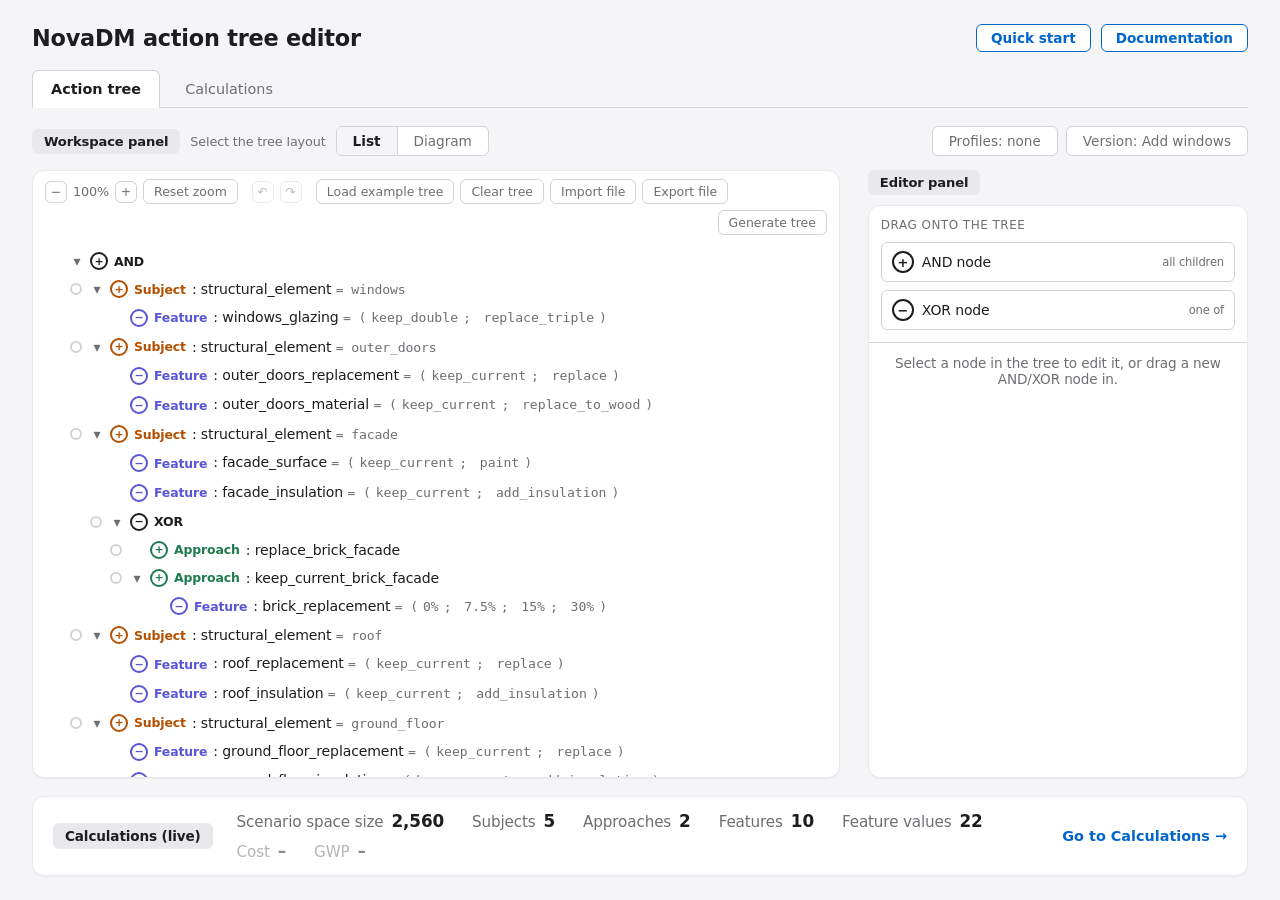
==== index.html @ 8789b097 "Update Docs (wording, search, PNGs)" ====
<!DOCTYPE html>
<html lang="en">
<head>
<meta charset="UTF-8" />
<meta name="viewport" content="width=device-width, initial-scale=1.0" />
<title>NovaDM action tree editor</title>
<link rel="stylesheet" href="styles/editor.css" />
</head>
<body>

<header class="page-header">
	<h1 id="page-title">NovaDM action tree editor</h1>
	<div class="tutorial-start">
		<button id="quick-start-btn" class="tutorial-btn" type="button" aria-pressed="false" data-guide="quick-start"
			title="See what the tool does in a few minutes, step by step">Quick start</button>
		<button id="documentation-btn" class="tutorial-btn" type="button" aria-pressed="false" data-guide="tutorial"
			title="Look up the details: action trees, profiles, versions, files, calculations and formulas">
			Documentation
		</button>
	</div>
</header>

<nav class="tabs" role="tablist" aria-label="Editor sections">
	<button class="tab active" type="button" role="tab" aria-selected="true" data-tab="action-tree">Action tree</button>
	<button class="tab" type="button" role="tab" aria-selected="false" data-tab="calculations">Calculations</button>
</nav>

<main>

	<section id="action-tree" class="tab-panel" role="tabpanel">
		<div class="panels-stack">

			<div class="control-row">
				<div class="control-left">
					<span class="viewport-box-label">Workspace panel</span>
					<span class="control-label">Select the tree layout</span>
					<div class="toggle-group" role="group" aria-label="Tree layout">
						<button class="toggle-btn active" type="button" data-layout="directory"
							title="Show the tree as an indented list">List</button>
						<button class="toggle-btn" type="button" data-layout="traditional"
							title="Show the tree as a diagram of boxes and lines">Diagram</button>
					</div>
				</div>

				<div class="control-right">
					<button id="profile-btn" class="pill-btn" type="button" aria-haspopup="true" aria-expanded="false"
						title="Create, select or delete profiles">
						<span class="pill-btn-label">Profiles: none</span>
					</button>
					<button id="version-btn" class="pill-btn" type="button" aria-haspopup="true" aria-expanded="false"
						title="Version history: open, save, merge or delete versions">
						<span class="pill-btn-label">Version: Initial version</span>
					</button>
				</div>
			</div>

			<div class="viewport-row">

				<div class="viewport-box viewport-tree">
					<div class="viewport-toolbar">
						<div class="toolbar-group" role="group" aria-label="Zoom">
							<button id="zoom-out-btn" class="btn-icon" type="button" aria-label="Zoom out"
								title="Zoom out">&minus;</button>
							<span id="zoom-label">100%</span>
							<button id="zoom-in-btn" class="btn-icon" type="button" aria-label="Zoom in"
								title="Zoom in">+</button>
							<button id="zoom-reset-btn" class="btn" type="button">Reset zoom</button>
						</div>
						<div class="toolbar-group" role="group" aria-label="Undo and redo">
							<button class="btn-icon" type="button" aria-label="Undo"
								title="Undo (Ctrl+Z)" data-undo-action="undo">&#8630;</button>
							<button class="btn-icon" type="button" aria-label="Redo"
								title="Redo (Ctrl+Y)" data-undo-action="redo">&#8631;</button>
						</div>
						<div class="toolbar-group" role="group" aria-label="File">
							<button id="load-example-btn" class="btn" type="button"
								title="Load the example tree, which also replaces the numbers in the Calculations tab">
								Load example tree</button>
							<button id="clear-tree-btn" class="btn" type="button"
								title="Remove the whole tree and start over; the Calculations tab starts over too">
								Clear tree</button>
							<button id="import-file-btn" class="btn" type="button" data-file-action="import">
								Import file</button>
							<button class="btn" type="button" data-file-action="export">Export file</button>
							<input id="import-file-input" type="file" hidden />
						</div>
						<div class="toolbar-group toolbar-end">
							<button id="generate-tree-btn" class="btn" type="button" aria-haspopup="dialog"
								aria-expanded="false" title="Build a tree from a checklist of subjects">
								Generate tree</button>
						</div>
					</div>
					<div id="tree-viewport-content" class="viewport-content"></div>
					<p id="tree-source" class="note tree-source" hidden></p>

					<div id="generator-panel" class="gen-panel" role="dialog" aria-label="Generate tree" hidden>
						<div class="flyout-header">
							<strong class="gen-title">Generate tree from subjects</strong>
							<button class="flyout-close" type="button" data-gen="close"
								aria-label="Close" title="Close">&times;</button>
						</div>
						<div id="generator-body" class="gen-body"></div>
						<div class="gen-footer">
							<span id="generator-count" class="note"></span>
							<button class="btn" type="button" data-gen="select-all">Select all</button>
							<button class="btn" type="button" data-gen="clear">Clear</button>
							<button id="generator-generate-btn" class="btn primary" type="button"
								data-gen="generate">Generate tree</button>
						</div>
					</div>
				</div>

				<div class="viewport-editor-col">
					<span class="viewport-box-label">Editor panel</span>
					<div class="viewport-box viewport-editor-panel">
						<div class="palette">
							<span class="palette-label">Drag onto the tree</span>
							<div class="palette-item" draggable="true" data-new-kind="AND">
								<span class="node-badge neutral">+</span>
								<span>AND node</span>
								<span class="hint">all children</span>
							</div>
							<div class="palette-item" draggable="true" data-new-kind="XOR">
								<span class="node-badge neutral">&minus;</span>
								<span>XOR node</span>
								<span class="hint">one of</span>
							</div>
						</div>
						<div id="editor-form-host"></div>
					</div>
				</div>

			</div>

			<div class="scenario-summary-bar">
				<span class="scenario-summary-label">Calculations (live)</span>
				<div class="scenario-metrics">
					<div class="metric-group">
						<span class="metric">
							<span class="metric-label">Scenario space size</span>
							<span class="metric-value" id="scenario-space-size-value">0</span>
						</span>
						<div id="constraint-warning" class="constraint-warning" role="alert" hidden>
							Warning: the applied constraints are contradictory.
						</div>
					</div>
					<div class="metric-group" role="group" aria-label="Nodes in the tree">
						<span class="metric" title="The Subject nodes in the tree: the building elements to renovate">
							<span class="metric-label">Subjects</span>
							<span class="metric-value" id="subject-count-value">0</span>
						</span>
						<span class="metric" title="The Approach nodes in the tree: the ways a subject is renovated">
							<span class="metric-label">Approaches</span>
							<span class="metric-value" id="approach-count-value">0</span>
						</span>
						<span class="metric" title="The Feature nodes in the tree: the properties chosen for a subject">
							<span class="metric-label">Features</span>
							<span class="metric-value" id="feature-count-value">0</span>
						</span>
						<span class="metric" title="Feature values: the options of all Feature nodes added up">
							<span class="metric-label">Feature values</span>
							<span class="metric-value" id="feature-value-count-value">0</span>
						</span>
					</div>
					<div id="scenario-kpi-metrics" class="metric-group"></div>
				</div>
				<button id="open-calculations-btn" class="scenario-summary-link" type="button"
					title="Get your numbers in the Calculations tab: prices, CO₂ and the other KPIs per scenario">
					Go to Calculations &rarr;
				</button>
			</div>

			<div id="tree-popover-layer" class="viewport-popover-layer">
				<div id="profile-flyout" class="flyout" role="dialog" aria-label="Profiles" hidden>
					<div class="flyout-header">
						<div class="flyout-tabs" role="tablist" aria-label="Profile or version">
							<button class="flyout-tab active" type="button" role="tab" aria-selected="true"
								data-flyout-switch="profile">Profile</button>
							<button class="flyout-tab" type="button" role="tab" aria-selected="false"
								data-flyout-switch="version">Version</button>
						</div>
						<button class="flyout-close" type="button" data-flyout-close="profile"
							aria-label="Close">&times;</button>
					</div>
					<div class="flyout-body">
						<div id="profile-pane" class="flyout-pane" role="menu" aria-label="Profiles"></div>
					</div>
				</div>

				<div id="version-flyout" class="flyout" role="dialog" aria-label="Version history" hidden>
					<div class="flyout-header">
						<div class="flyout-tabs" role="tablist" aria-label="Profile or version">
							<button class="flyout-tab" type="button" role="tab" aria-selected="false"
								data-flyout-switch="profile">Profile</button>
							<button class="flyout-tab active" type="button" role="tab" aria-selected="true"
								data-flyout-switch="version">Version</button>
						</div>
						<button class="flyout-close" type="button" data-flyout-close="version"
							aria-label="Close">&times;</button>
					</div>
					<div class="flyout-body">
						<div id="version-pane" class="flyout-pane" role="group" aria-label="Versions"></div>
					</div>
				</div>
			</div>

		</div>
	</section>

	<section id="calculations" class="tab-panel calc-panel" role="tabpanel" hidden>
		<div id="calc-workspace" class="calc-workspace">

			<div class="control-row">
				<div class="control-left">
					<span class="viewport-box-label">Workspace panel</span>
					<span class="metric"
						title="The scenarios of the tree, with the always/never marks of the Action tree tab applied">
						<span class="control-label">Scenario space size</span>
						<span id="calc-space-size" class="control-value">&ndash;</span>
					</span>
					<div id="calc-constraint-warning" class="constraint-warning" role="alert" hidden>
						Warning: the applied constraints are contradictory.
					</div>
				</div>
				<div class="control-right">
					<button id="calc-profile-btn" class="pill-btn" type="button" aria-haspopup="true"
						aria-expanded="false" title="Create, select or delete profiles">
						<span class="pill-btn-label">Profiles: none</span>
					</button>
					<button id="calc-version-btn" class="pill-btn" type="button" aria-haspopup="true"
						aria-expanded="false" title="Version history: open, save, merge or delete versions">
						<span class="pill-btn-label">Version: Initial version</span>
					</button>
				</div>
			</div>

			<div class="viewport-row">

				<div class="viewport-box viewport-tree">
					<div class="viewport-toolbar">
						<div class="toolbar-group" role="group" aria-label="Zoom">
							<button id="calc-zoom-out-btn" class="btn-icon" type="button" aria-label="Zoom out"
								title="Zoom out">&minus;</button>
							<span id="calc-zoom-label">100%</span>
							<button id="calc-zoom-in-btn" class="btn-icon" type="button" aria-label="Zoom in"
								title="Zoom in">+</button>
							<button id="calc-zoom-reset-btn" class="btn" type="button">Reset zoom</button>
						</div>
						<div class="toolbar-group" role="group" aria-label="Undo and redo">
							<button class="btn-icon" type="button" aria-label="Undo" title="Undo (Ctrl+Z)"
								data-undo-action="undo">&#8630;</button>
							<button class="btn-icon" type="button" aria-label="Redo" title="Redo (Ctrl+Y)"
								data-undo-action="redo">&#8631;</button>
						</div>
						<div class="toolbar-group" role="group" aria-label="Calculated values">
							<button id="calc-add-derived-btn" class="btn" type="button"
								title="Add a value worked out with a formula, such as a total price">
								+ Calculated value</button>
						</div>
						<div class="toolbar-group" role="group" aria-label="File">
							<button id="calc-load-example-btn" class="btn" type="button"
								title="Load the example, which also replaces the tree in the Action tree tab">
								Load example</button>
							<button class="btn" type="button" data-file-action="import">Import file</button>
							<button class="btn" type="button" data-file-action="export">Export file</button>
						</div>
						<span id="calc-shown-scenario" class="calc-shown-scenario" role="status" hidden></span>
					</div>
					<div id="calc-graph" class="viewport-content calc-graph"></div>
				</div>

				<div class="viewport-editor-col">
					<span class="viewport-box-label">Editor panel</span>
					<div class="viewport-box viewport-editor-panel">
						<div id="calc-editor-host" class="calc-editor"></div>
					</div>
				</div>

			</div>

			<div id="calc-report-head" class="calc-report-head">
				<div id="calc-print-info" class="calc-print-info"></div>
				<div class="calc-report-title-row">
					<div id="calc-report-text" class="calc-report-text"></div>
					<button id="calc-report-close-btn" class="flyout-close calc-report-close" type="button"
						data-calc-report="close" aria-label="Close the report"
						title="Close the report and clear the sample" hidden>&times;</button>
				</div>
				<div class="calc-report-tools">
					<div class="calc-sample-controls" role="group" aria-labelledby="calc-sample-label">
						<span id="calc-sample-label" class="control-label">Sample</span>
						<button class="pill-btn" type="button" data-calc-sample="30"
							title="Sample 30 scenarios">30 scenarios</button>
						<button id="calc-sample-all-btn" class="pill-btn" type="button">Full scenario space</button>
						<div class="calc-sample-custom" role="group" aria-label="Your own number of scenarios">
							<input id="calc-sample-size" type="text" inputmode="numeric" value="1,000"
								aria-label="Number of scenarios to sample" title="Number of scenarios (1 to 3,000)" />
							<button id="calc-sample-btn" class="pill-btn" type="button"
								title="Sample this number of scenarios">scenarios</button>
						</div>
					</div>
					<button id="calc-pdf-btn" class="pill-btn calc-pdf-btn" type="button" hidden
						title="Open the print dialog, where you can save the report as a PDF file">
						Save report as PDF</button>
				</div>
			</div>

			<div id="calc-popover-layer" class="viewport-popover-layer"></div>

		</div>

		<div id="calc-report" class="calc-report" hidden></div>
	</section>

	<section id="quick-start" class="tab-panel tutorial-panel" aria-labelledby="quick-start-title" hidden>
		<div class="tutorial-head">
			<h2 id="quick-start-title">Quick start</h2>
			<button class="btn" type="button" data-guide-close>Back to the editor</button>
		</div>
		<div class="tutorial-body">
			<div id="quick-start-text" class="tutorial-text quick-text">
				<section>
					<p class="quick-lead">See what the tool does in a few minutes.</p>
					<div class="quick-cards">
						<div class="quick-card">
							<h3>Why this tool</h3>
							<p>A building can be renovated in a great many ways. This tool lays them out, counts them
								and compares them.</p>
						</div>
						<div class="quick-card">
							<h3>Who it is for</h3>
							<p>Architects, designers and other renovation experts, early in a project.</p>
						</div>
						<div class="quick-card">
							<h3>How to start</h3>
							<p>Start on the <strong>Action tree</strong> tab, and flip with
								<strong>Back to the editor</strong> and <strong>Quick start</strong>.</p>
						</div>
					</div>
					<p class="quick-goal">&ldquo;As a designer early in a renovation project, I want to see how many
						ways I could renovate a building, and what they would cost.&rdquo;</p>
				</section>
				<section>
					<div class="tutorial-section-head">
						<h3>Build the tree</h3>
						<span class="tutorial-where">Action tree tab</span>
					</div>
					<div class="quick-row">
						<div>
							<ol class="quick-steps" start="1">
								<li><span class="quick-number">1</span><span>On the <strong>Action tree</strong> tab,
									click <strong>Clear tree</strong>, then <strong>OK</strong>.</span></li>
								<li><span class="quick-number">2</span><span>Drag <strong>AND node</strong> onto
									<strong>Drop here</strong>. This is the top of your tree.</span></li>
							</ol>
							<p class="quick-result">Scenario space size <strong>1</strong></p>
						</div>
						<a href="resources/tutorial/quick-start-1.png" target="_blank" rel="noopener"
							title="Open the image at full size">
							<img src="resources/tutorial/quick-start-1.png" width="1228" height="656"
								alt="The cleared tree. Clear tree is marked 1, AND node is marked 2, with an arrow to
									Drop here." />
						</a>
					</div>
					<div class="quick-row">
						<div>
							<ol class="quick-steps" start="3">
								<li><span class="quick-number">3</span><span>Drag <strong>AND node</strong> onto an
									empty part of the tree area.</span></li>
								<li><span class="quick-number">4</span><span>Set <strong>Class</strong> to
									<strong>Subject</strong>.</span></li>
							</ol>
						</div>
						<a href="resources/tutorial/quick-start-2.png" target="_blank" rel="noopener"
							title="Open the image at full size">
							<img src="resources/tutorial/quick-start-2.png" width="1228" height="376"
								alt="A new node under the root node, with an arrow from AND node marked 3. The Class
									field is marked 4 and reads Subject." />
						</a>
					</div>
					<div class="quick-row">
						<div>
							<ol class="quick-steps" start="5">
								<li><span class="quick-number">5</span><span>Click <strong>Choose a subject</strong>,
									then <strong>NovaDM</strong>.</span></li>
								<li><span class="quick-number">6</span><span>Click
									<strong>Architectural &rsaquo; Windows</strong>.</span></li>
							</ol>
						</div>
						<a href="resources/tutorial/quick-start-3.png" target="_blank" rel="noopener"
							title="Open the image at full size">
							<img src="resources/tutorial/quick-start-3.png" width="604" height="417"
								alt="The subject menu. NovaDM is marked 5, and Windows, under Architectural, is
									marked 6." />
						</a>
					</div>
					<div class="quick-row">
						<div>
							<ol class="quick-steps" start="7">
								<li><span class="quick-number">7</span><span>Click <strong>&minus; XOR
									child</strong>.</span></li>
								<li><span class="quick-number">8</span><span>Set <strong>Class</strong> to
									<strong>Feature</strong>.</span></li>
								<li><span class="quick-number">9</span><span>In <strong>Label</strong>, type
									<code>glazing</code>.</span></li>
								<li><span class="quick-number">10</span><span>In <strong>Value / options</strong>, type
									<code>keep_double; replace_triple</code>.</span></li>
							</ol>
							<p class="quick-result">Scenario space size <strong>2</strong></p>
						</div>
						<a href="resources/tutorial/quick-start-4.png" target="_blank" rel="noopener"
							title="Open the image at full size">
							<img src="resources/tutorial/quick-start-4.png" width="422" height="334"
								alt="The editor panel. XOR child is marked 7, Class 8, Label 9 and Value / options
									10." />
						</a>
					</div>
					<div class="quick-row">
						<div>
							<ol class="quick-steps" start="11">
								<li><span class="quick-number">11</span><span>Do steps 3 to 10 again for
									<strong>Individual &rsaquo; Solar shading</strong>, with the label
									<code>shading</code> and the options <code>none; awnings; shutters</code>.
									</span></li>
							</ol>
							<p class="quick-result">Scenario space size <strong>6</strong></p>
							<p class="quick-note">2 ways &times; 3 ways = 6 possible renovations.</p>
						</div>
						<a href="resources/tutorial/quick-start-5.png" target="_blank" rel="noopener"
							title="Open the image at full size">
							<img src="resources/tutorial/quick-start-5.png" width="1228" height="656"
								alt="The finished tree with two subjects. The new subject is marked 11, and the
									scenario space size at the bottom reads 6." />
						</a>
					</div>
				</section>
				<section>
					<div class="tutorial-section-head">
						<h3>Watch the scenario space</h3>
						<span class="tutorial-where">Action tree tab</span>
					</div>
					<div class="quick-row">
						<div>
							<ol class="quick-steps" start="12">
								<li><span class="quick-number">12</span><span>Click the chip <code>shutters</code>:
									green, every scenario has it. <span class="quick-result">Scenario space size
									<strong>2</strong></span></span></li>
								<li><span class="quick-number">13</span><span>Click it again: red, no scenario has it.
									<span class="quick-result">Scenario space size <strong>4</strong></span></span></li>
								<li><span class="quick-number">14</span><span>Click it again to open it.
									<span class="quick-result">Scenario space size <strong>6</strong></span></span></li>
							</ol>
						</div>
						<a href="resources/tutorial/quick-start-6.png" target="_blank" rel="noopener"
							title="Open the image at full size">
							<img src="resources/tutorial/quick-start-6.png" width="612" height="175"
								alt="The tree with the chip shutters marked 12, green." />
						</a>
					</div>
				</section>
				<section>
					<div class="tutorial-section-head">
						<h3>Add numbers, read the KPIs</h3>
						<span class="tutorial-where">Calculations tab</span>
					</div>
					<div class="quick-row">
						<div>
							<ol class="quick-steps" start="15">
								<li><span class="quick-number">15</span><span>Click <strong>Go to Calculations
									&rarr;</strong> in the bottom bar, then the box <code>glazing</code>.</span></li>
								<li><span class="quick-number">16</span><span>In the row <code>replace_triple</code>,
									type <code>52000</code> and <code>3900</code>.</span></li>
							</ol>
							<p class="quick-note">These numbers are made up.</p>
						</div>
						<a href="resources/tutorial/quick-start-7.png" target="_blank" rel="noopener"
							title="Open the image at full size">
							<img src="resources/tutorial/quick-start-7.png" width="1228" height="467"
								alt="The Calculations tab. The box glazing is marked 15, and the row replace_triple in
									the editor panel is marked 16." />
						</a>
					</div>
					<div class="quick-row">
						<div>
							<ol class="quick-steps" start="17">
								<li><span class="quick-number">17</span><span>Click the box
									<code>shading</code>.</span></li>
								<li><span class="quick-number">18</span><span>Type <code>18000</code> and
									<code>900</code> for <code>awnings</code>, and <code>30000</code> and
									<code>1500</code> for <code>shutters</code>.</span></li>
							</ol>
						</div>
						<a href="resources/tutorial/quick-start-8.png" target="_blank" rel="noopener"
							title="Open the image at full size">
							<img src="resources/tutorial/quick-start-8.png" width="1228" height="467"
								alt="The box shading is marked 17, and its table of numbers is marked 18." />
						</a>
					</div>
					<div class="quick-row">
						<div>
							<ol class="quick-steps" start="19">
								<li><span class="quick-number">19</span><span>In the boxes, pick
									<code>replace_triple</code> and <code>shutters</code>.</span></li>
							</ol>
							<p class="quick-result">cost <strong>82,000 DKK</strong></p>
							<p class="quick-result">gwp <strong>5,400 kg CO&#8322;e</strong></p>
						</div>
						<a href="resources/tutorial/quick-start-9.png" target="_blank" rel="noopener"
							title="Open the image at full size">
							<img src="resources/tutorial/quick-start-9.png" width="820" height="342"
								alt="The two option pickers, the first marked 19, and the calculated values cost and
									gwp with their new numbers." />
						</a>
					</div>
					<div class="quick-row">
						<div>
							<ol class="quick-steps" start="20">
								<li><span class="quick-number">20</span><span>Click <strong>Full scenario
									space</strong>.</span></li>
							</ol>
							<p class="quick-note">The report compares all 6 renovations.</p>
							<p class="quick-result">Mean Cost <strong>42,000 DKK</strong></p>
							<p class="quick-result">Mean GWP <strong>2,750 kg CO&#8322;e</strong></p>
						</div>
						<a href="resources/tutorial/quick-start-10.png" target="_blank" rel="noopener"
							title="Open the image at full size">
							<img src="resources/tutorial/quick-start-10.png" width="872" height="492"
								alt="The report. Full scenario space is marked 20, and the means on the two KPI cards
									are framed." />
						</a>
					</div>
					<div class="quick-row">
						<div>
							<ol class="quick-steps" start="21">
								<li><span class="quick-number">21</span><span>Click the <strong>Action tree</strong>
									tab. The bottom bar now shows the KPIs too.</span></li>
							</ol>
						</div>
						<a href="resources/tutorial/quick-start-11.png" target="_blank" rel="noopener"
							title="Open the image at full size">
							<img src="resources/tutorial/quick-start-11.png" width="1228" height="108"
								alt="The bottom bar, with Exact mean, Cost and GWP marked 21." />
						</a>
					</div>
				</section>
				<section>
					<div class="tutorial-section-head">
						<h3>Keep your work</h3>
						<span class="tutorial-where">Action tree tab</span>
					</div>
					<div class="quick-row">
						<div>
							<ol class="quick-steps" start="22">
								<li><span class="quick-number">22</span><span>Click
									<strong>Version: Initial version &middot; unsaved</strong>.</span></li>
								<li><span class="quick-number">23</span><span>Click <strong>Save as new version</strong>
									and type a name. The comment can stay empty.</span></li>
							</ol>
							<p class="quick-note">The version is now saved in this page.</p>
						</div>
						<a href="resources/tutorial/quick-start-12.png" target="_blank" rel="noopener"
							title="Open the image at full size">
							<img src="resources/tutorial/quick-start-12.png" width="524" height="509"
								alt="The version history. The Version pill is marked 22 and Save as new version is
									marked 23." />
						</a>
					</div>
					<div class="quick-row">
						<div>
							<ol class="quick-steps" start="24">
								<li><span class="quick-number">24</span><span>Click <strong>Export file</strong> and
									save the file. Only a file keeps your work after you close the page.</span></li>
								<li><span class="quick-number">25</span><span>Click <strong>Load example tree</strong>,
									then <strong>OK</strong>, to explore a bigger tree.
									<span class="quick-result">Scenario space size <strong>2,560</strong></span>
									</span></li>
							</ol>
						</div>
						<a href="resources/tutorial/quick-start-13.png" target="_blank" rel="noopener"
							title="Open the image at full size">
							<img src="resources/tutorial/quick-start-13.png" width="818" height="72"
								alt="The toolbar, with Export file marked 24 and Load example tree marked 25." />
						</a>
					</div>
					<p>
						That's the tool. Every detail is in the
						<a id="quick-start-to-documentation" href="#tutorial">Documentation</a>.
					</p>
				</section>
			</div>
		</div>
	</section>

	<section id="tutorial" class="tab-panel tutorial-panel" aria-labelledby="tutorial-title" hidden>
		<div class="tutorial-head">
			<h2 id="tutorial-title">Documentation</h2>
			<div class="tutorial-search">
				<input id="tutorial-search" type="search" placeholder="Search the documentation"
					aria-label="Search the documentation"
					title="Type a word to find it; Enter goes to the next match, Shift+Enter back" />
				<span id="tutorial-search-count" class="tutorial-search-count" aria-live="polite"></span>
			</div>
			<button class="btn" type="button" data-guide-close>Back to the editor</button>
		</div>
		<div class="tutorial-body">
			<nav class="tutorial-contents" aria-label="Contents">
				<p id="tutorial-basics-label" class="tutorial-contents-label">Basics</p>
				<ol aria-labelledby="tutorial-basics-label">
					<li><a href="#tutorial-purpose">What the tool is for</a></li>
					<li><a href="#tutorial-tips">Tips</a></li>
					<li><a href="#tutorial-glossary">Glossary</a></li>
				</ol>
				<p id="tutorial-topics-label" class="tutorial-contents-label">Topics</p>
				<ol aria-labelledby="tutorial-topics-label">
					<li><a href="#tutorial-action-trees">Action trees</a></li>
					<li><a href="#tutorial-starting">Starting a tree</a></li>
					<li><a href="#tutorial-editing">Editing</a></li>
					<li><a href="#tutorial-profiles">Profiles</a></li>
					<li><a href="#tutorial-versions">Versions</a></li>
					<li><a href="#tutorial-files">Files</a></li>
					<li><a href="#tutorial-calculations">The Calculations tab</a></li>
					<li><a href="#tutorial-formulas">Formulas (for super users)</a></li>
				</ol>
			</nav>
			<div id="tutorial-text" class="tutorial-text">
				<section id="tutorial-purpose">
					<h3>What the tool is for</h3>
					<p>
						Renovating a building means choosing between a great many options. This tool builds on the
						<strong>Renovation Domain Model (NovaDM)</strong>, a formal modelling framework for supporting
						renovation design and decision-making [<a href="#tutorial-ref-1">1</a>]. NovaDM defines six
						core concepts (they are also in the <a href="#tutorial-glossary">Glossary</a>):
					</p>
					<ul>
						<li><strong>Subject:</strong> a physical building element being targeted for intervention
							(e.g. Facade, Roof, Windows).</li>
						<li><strong>Approach:</strong> a renovation strategy applied to a given subject (e.g.
							Maintain, Refurbish, Replace).</li>
						<li><strong>Feature:</strong> a parameter of the subject being targeted (e.g. Insulation
							Thickness, Glazing Type).</li>
					</ul>
					<p>Collectively, subjects, approaches and features are <em>aspects</em> of an action.</p>
					<ul>
						<li><strong>Action:</strong> a particular renovation intervention with respect to a subject,
							approach and feature, e.g. &ldquo;replacing (approach) the opening mechanism (feature)
							of a door (subject) with a hinged mechanism (feature value)&rdquo;.</li>
						<li><strong>Alternative:</strong> a set of mutually exclusive actions for the same subject
							(i.e. alternative design choices for a given subject).</li>
						<li><strong>Scenario:</strong> a set of mutually consistent actions.</li>
					</ul>
					<figure class="tutorial-figure">
						<a href="resources/tutorial/novadm-concepts.svg" target="_blank" rel="noopener"
							title="Open the image at full size">
							<img src="resources/tutorial/novadm-concepts.svg" width="420" height="501"
								alt="UML diagram: a scenario is made of alternatives; an alternative can choose
									from one or more actions and a scenario selects one of them; an action has a
									subject, features and approaches, which are all aspects." />
						</a>
						<figcaption><strong>Figure 1:</strong> The six major concepts in NovaDM and their
							relationships, as a UML diagram. Redrawn from [<a href="#tutorial-ref-1">1</a>].
						</figcaption>
					</figure>
					<p>
						In this editor, the scenarios are described by an <a href="#tutorial-action-trees">action
						tree</a>. All the scenarios together are the <strong>scenario space</strong>. Because the
						choices multiply, it grows very fast: a handful of subjects gives thousands of scenarios,
						and a real building easily more than 10<sup>34</sup>.
					</p>
					<p>The editor has two tabs:</p>
					<ul>
						<li><strong>Action tree</strong>: build the tree of choices, mark choices that must always
							or never be made (<a href="#tutorial-profiles">profiles</a>) and keep
							<a href="#tutorial-versions">versions</a> of your work;</li>
						<li><strong>Calculations</strong>: give the options numbers, such as a price and its
							CO&#8322;, and see what they add up to over many scenarios
							(<a href="#tutorial-calculations">The Calculations tab</a>).</li>
					</ul>
					<p>
						Everything runs in your browser; nothing is sent anywhere, and nothing is saved by itself.
						Your work is kept only when you save it with <strong>Export file</strong>
						(<a href="#tutorial-files">Files</a>).
					</p>
					<div class="tutorial-try">
						<h4>Try it</h4>
						<ol>
							<li>Click <strong>Back to the editor</strong>. The editor opens with an example, a small
								house with five subjects (windows, outer doors, facade, roof and ground floor), and
								<strong>Load example tree</strong> brings it back at any time.</li>
							<li>Look at the bar at the bottom, <strong>Calculations (live)</strong>:
								<strong>Scenario space size</strong> reads 2,560. These five subjects can be
								renovated in 2,560 different ways.</li>
						</ol>
					</div>
					<div class="tutorial-references">
						<h4>References</h4>
						<ol>
							<li id="tutorial-ref-1">C. Schultz and A. Kamari, &ldquo;Exploring the renovation design
								space: A new iterative approach based on scenario distance metrics and resampling
								strategies,&rdquo; <em>Building Simulation</em>, vol. 18, pp. 1515&ndash;1542, 2025.
								<a href="https://doi.org/10.1007/s12273-025-1267-1" target="_blank"
									rel="noopener noreferrer">doi:10.1007/s12273-025-1267-1</a></li>
						</ol>
					</div>
				</section>
				<section id="tutorial-tips">
					<h3>Tips</h3>
					<ul>
						<li><strong>Tooltips:</strong> rest the pointer on a button, pill, label or box for about a
							second to see what it does.</li>
						<li><strong>Keyboard:</strong> Ctrl+Z undoes and Ctrl+Y redoes. Esc closes an open list, menu
							or panel.</li>
						<li><strong>More on screen:</strong> Ctrl and minus makes the whole page smaller, Ctrl and
							plus larger, and Ctrl+0 resets it.</li>
						<li><strong>Search:</strong> type in <strong>Search the documentation</strong> at the top
							of this page, or press Ctrl+F to use the browser's own search.</li>
						<li><strong>Save often:</strong> nothing is saved by itself, so use <strong>Export
							file</strong> before closing or reloading the page. If you forget, the browser asks
							before it leaves the page.</li>
						<li><strong>Large trees:</strong> fold the parts you aren't working on, or use the
							Diagram layout, which opens zoomed to fit the whole tree.</li>
					</ul>
				</section>
				<section id="tutorial-glossary">
					<h3>Glossary</h3>
					<dl class="tutorial-glossary">
						<dt>Action</dt>
						<dd>A particular renovation intervention with respect to a subject, approach and feature,
							e.g. &ldquo;replacing (approach) the opening mechanism (feature) of a door (subject)
							with a hinged mechanism (feature value)&rdquo;.</dd>
						<dt>Action tree</dt>
						<dd>The data structure that represents a set of scenarios: a tree of AND and XOR
							nodes.</dd>
						<dt>Alternative</dt>
						<dd>A set of mutually exclusive actions for the same subject (i.e. alternative design
							choices for a given subject).</dd>
						<dt>AND node (+)</dt>
						<dd>A node whose children are all part of the scenario.</dd>
						<dt>Approach</dt>
						<dd>A renovation strategy applied to a given subject (e.g. Maintain, Refurbish,
							Replace).</dd>
						<dt>Aspect</dt>
						<dd>Subjects, approaches and features, collectively: the aspects of an action.</dd>
						<dt>Attribute</dt>
						<dd>A kind of number an option can have, such as a price or CO&#8322;.</dd>
						<dt>Calculated value</dt>
						<dd>A value worked out by a formula from the numbers.</dd>
						<dt>Child, parent</dt>
						<dd>The nodes directly below a node are its children; it is their parent.</dd>
						<dt>Constant</dt>
						<dd>A calculated value whose formula is a single number, such as an area.</dd>
						<dt>Feature</dt>
						<dd>A parameter of the subject being targeted (e.g. Insulation Thickness, Glazing Type).
							In this editor, a Feature node has a choice of options.</dd>
						<dt>KPI</dt>
						<dd>Key performance indicator: a calculated value used to compare scenarios, such as
							Cost or GWP (global warming potential, in CO&#8322; equivalents).</dd>
						<dt>Mark (always / never)</dt>
						<dd>A choice that every scenario must make (always) or no scenario may make (never).</dd>
						<dt>n/a</dt>
						<dd>Not available: a value that can't be worked out in a scenario.</dd>
						<dt>Node</dt>
						<dd>One part of an action tree: one line in the List layout, one name with its lines in the
							Diagram layout. A node is AND or XOR, and can have a class, a label and options.</dd>
						<dt>Option</dt>
						<dd>One of the choices of a node, such as <code>keep_current</code> or
							<code>replace</code>.</dd>
						<dt>Profile</dt>
						<dd>A named set of always/never marks.</dd>
						<dt>Root node</dt>
						<dd>The node at the top of the tree.</dd>
						<dt>Sample</dt>
						<dd>Scenarios picked at random, every scenario equally likely, to estimate the KPIs.</dd>
						<dt>Scenario</dt>
						<dd>A set of mutually consistent actions.</dd>
						<dt>Scenario space</dt>
						<dd>All possible scenarios; its size is shown in the bottom bar.</dd>
						<dt>Subject</dt>
						<dd>A physical building element being targeted for intervention (e.g. Facade, Roof,
							Windows).</dd>
						<dt>Version</dt>
						<dd>A saved snapshot of the tree, its profiles and its numbers.</dd>
						<dt>XOR node (&minus;)</dt>
						<dd>A node of which exactly one child is part of the scenario.</dd>
					</dl>
				</section>
				<section id="tutorial-action-trees">
					<div class="tutorial-section-head">
						<h3>Action trees</h3>
						<span class="tutorial-where">Action tree tab</span>
					</div>
					<p>
						An action tree is made of <strong>nodes</strong>. In the editor, every line of the tree in
						the <strong>List</strong> layout is one node (Figure 2), such as
						<code>Feature&nbsp;: windows_glazing = (keep_double; replace_triple)</code>. In the
						<strong>Diagram</strong> layout, every name with the lines going to it is one (Figure 3).
						Click a node to select it: it gets a blue frame, and the editor panel on the right shows it.
					</p>
					<p>
						The nodes directly below a node, indented one step in the List layout or joined to it by a
						line in the Diagram layout, are its <strong>children</strong>, and it is their
						<strong>parent</strong>. The node at the very top, which has no parent, is the
						<strong>root node</strong>. In Figure 3, the Subject node
						<code>structural_element = facade</code> has three children: two Feature nodes and an XOR
						node. The XOR node has two children of its own.
					</p>
					<figure class="tutorial-figure">
						<a href="resources/tutorial/action-tree-tab.png" target="_blank" rel="noopener"
							title="Open the image at full size">
							<img src="resources/tutorial/action-tree-tab.png" width="1216" height="844"
								alt="The Action tree tab: the example tree as an indented list, one node per line, with
									windows_glazing selected and shown in the editor panel on the right." />
						</a>
						<figcaption><strong>Figure 2:</strong> The Action tree tab with the example in the List
							layout. The selected node, <code>windows_glazing</code>, has a blue frame, and the editor
							panel on the right shows it.</figcaption>
					</figure>
					<figure class="tutorial-figure">
						<a href="resources/tutorial/diagram-layout.png" target="_blank" rel="noopener"
							title="Open the image at full size">
							<img src="resources/tutorial/diagram-layout.png" width="928" height="658"
								alt="The facade's part of the example in the Diagram layout: an AND root node, the
									Subject node facade below it, and its children joined by lines." />
						</a>
						<figcaption><strong>Figure 3:</strong> The facade's part of the example in the Diagram
							layout: the AND root node, the Subject node <code>facade</code> and its three children,
							and the two Approaches below the XOR node.</figcaption>
					</figure>
					<p>Every node is one of two kinds:</p>
					<ul>
						<li><strong>AND</strong> (shown with <strong>+</strong>): <em>all</em> its children are
							part of the scenario;</li>
						<li><strong>XOR</strong> (shown with <strong>&minus;</strong>): <em>exactly one</em> of its
							children is.</li>
					</ul>
					<p>
						All children of one node are of the same kind. A node can also have a
						<strong>class</strong> (Subject, Approach or Feature, each with its own colour), a
						<strong>label</strong> and one or more <strong>options</strong>. A node with several
						options takes exactly one of them in each scenario, for example
						<code>windows_glazing = (keep_double; replace_triple)</code>.
					</p>
					<p>
						The <strong>scenario space size</strong> follows from the tree: the children of an AND
						multiply, the children of an XOR add up, and a node's options multiply again. In the
						example, the facade has two features with two options each, and an XOR between replacing
						the brick facade (1 way) and keeping it with 0%, 7.5%, 15% or 30% of the bricks replaced
						(4 ways): 2 &times; 2 &times; (1 + 4) = 20 ways to renovate the facade. Very large sizes
						are shown as, for example, 2.35 &times; 10^23.
					</p>
					<p>
						The tree can be shown in two <strong>layouts</strong>, under <strong>Select the tree
						layout</strong>: <strong>List</strong>, an indented list like folders on a computer, and
						<strong>Diagram</strong>, boxes joined by lines. Both show the same tree. The small
						triangle in front of a node folds its children away and back. The zoom buttons
						(<strong>&minus;</strong>, <strong>+</strong>, <strong>Reset zoom</strong>) change the size.
					</p>
					<p>
						The bottom bar counts the tree's <strong>Subjects</strong>, <strong>Approaches</strong>,
						<strong>Features</strong> and <strong>Feature values</strong> (all the options of all
						Feature nodes added up).
					</p>
					<div class="tutorial-try">
						<h4>Try it</h4>
						<ol>
							<li>Next to <strong>Select the tree layout</strong>, click <strong>Diagram</strong>,
								then <strong>List</strong> again.</li>
							<li>Click the triangle in front of <code>Subject&nbsp;: structural_element = facade</code> to
								fold it, and again to unfold it.</li>
							<li>Find the XOR node under the facade. Its two children are Approaches, so each
								scenario either replaces the brick facade or keeps it.</li>
						</ol>
					</div>
				</section>
				<section id="tutorial-starting">
					<div class="tutorial-section-head">
						<h3>Starting a tree</h3>
						<span class="tutorial-where">Action tree tab</span>
					</div>
					<p>An empty tree shows the three ways to start:</p>
					<ol>
						<li><strong>Drag a node.</strong> Drag <strong>AND node</strong> or <strong>XOR
							node</strong> from <strong>Drag onto the tree</strong> in the editor panel onto the
							empty tree. It becomes the <strong>root node</strong>, the node at the top. A full
							tree has an AND root node; an XOR root node lets you explore one part on its own.</li>
						<li><strong>Start from a file.</strong> <strong>Load example tree</strong> opens the example
							again. <strong>Import file</strong> opens a <code>.json</code> file: one you saved,
							or one from the <code>examples</code> folder (<a href="#tutorial-files">Files</a>).</li>
						<li><strong>Generate a tree.</strong> Pick subjects from a checklist and get one Subject
							node for each in one go.</li>
					</ol>
					<p>
						<strong>Generate tree</strong> opens a panel with a <strong>Subject list</strong> switch and
						the renovation depth. The two subject lists are the <strong>Danish Energy Agency</strong>'s
						renovation measures [<a href="#tutorial-ref-2">2</a>] and the 32 renovation alternatives of
						the <strong>NovaDM</strong> paper [<a href="#tutorial-ref-3">3</a>, Tables 1 and 2].
						The depth, <strong>Minor</strong>, <strong>Moderate</strong>, <strong>Deep</strong> or
						<strong>Whole building</strong>, decides which subjects can be ticked: each depth also
						allows the subjects of the depths before it. <strong>Select all</strong> and
						<strong>Clear</strong> tick or untick every subject. The panel's own <strong>Generate
						tree</strong> button replaces the tree with an AND root node holding one Subject node per
						ticked subject; your profiles and versions stay, and you can undo it.
					</p>
					<p>
						<strong>Clear tree</strong> removes the whole tree, and the Calculations tab starts over
						too. Load example tree, Clear tree and Import file ask first when you would lose work.
					</p>
					<div class="tutorial-try">
						<h4>Try it</h4>
						<ol>
							<li>Click <strong>Generate tree</strong> at the right of the tree's toolbar.</li>
							<li>Choose <strong>Moderate</strong>, tick three subjects and click the panel's
								<strong>Generate tree</strong>.</li>
							<li>Click the undo button (&#8630;) in the toolbar to get the example back.</li>
						</ol>
					</div>
					<div class="tutorial-references">
						<h4>References</h4>
						<ol start="2">
							<li id="tutorial-ref-2">Danish Energy Agency, &ldquo;Spar energi med boligens
								energim&aelig;rke,&rdquo; sparenergi.dk.
								<a href="https://sparenergi.dk/privat/spar-energi-med-boligens-energimaerke"
									target="_blank" rel="noopener noreferrer">
									sparenergi.dk/privat/spar-energi-med-boligens-energimaerke</a>,
								accessed 4 November 2026.</li>
							<li id="tutorial-ref-3">A. Kamari, C. Schultz and P. H. Kirkegaard, &ldquo;Constraint-based
								renovation design support through the renovation domain model,&rdquo; <em>Automation
								in Construction</em>, vol. 104, pp. 265&ndash;280, 2019.
								<a href="https://doi.org/10.1016/j.autcon.2019.04.023" target="_blank"
									rel="noopener noreferrer">doi:10.1016/j.autcon.2019.04.023</a></li>
						</ol>
					</div>
				</section>
				<section id="tutorial-editing">
					<div class="tutorial-section-head">
						<h3>Editing</h3>
						<span class="tutorial-where">Action tree tab</span>
					</div>
					<p>
						Click a node to select it. The editor panel on the right then shows its
						<strong>Kind</strong> (AND or XOR), its <strong>Class</strong>, its <strong>Label</strong>
						and its <strong>Value / options</strong>. Separate several options with a semicolon:
						<code>keep_current; replace</code>.
					</p>
					<p>
						A <strong>Subject</strong> node is picked from a menu instead (category &rsaquo; subject),
						with the same Subject list switch as Generate tree at its top. Its last entry,
						<strong>+ Custom subject</strong>, lets you type your own label and value.
					</p>
					<ul>
						<li><strong>Add a child:</strong> <strong>+ AND child</strong> or <strong>&minus; XOR
							child</strong> in the editor panel, or drag AND node or XOR node from the editor
							panel onto a node.</li>
						<li><strong>Move a node:</strong> drag it onto its new parent; it becomes that node's last
							child. Dropped on an empty part of the tree area, it goes to the end of the top level. A
							short red flash means the move isn't allowed, for example an AND among XOR
							siblings.</li>
						<li><strong>Delete a node:</strong> click the red trash icon on the selected node, or the
							delete button in the editor panel. Its children go with it.</li>
						<li><strong>Rename:</strong> when you change a label or an option, its numbers in the
							Calculations tab move with it, and so do the formulas that use the label.</li>
						<li><strong>Undo and redo:</strong> the arrow buttons (&#8630; &#8631;) in the toolbar, or
							Ctrl+Z and Ctrl+Y. They cover every change: the tree, profiles, versions and the
							numbers, up to 100 steps.</li>
					</ul>
					<div class="tutorial-try">
						<h4>Try it</h4>
						<ol>
							<li>Click the node <code>Feature&nbsp;: windows_glazing</code>.</li>
							<li>In <strong>Value / options</strong>, add <code>; replace_double</code> at the end.
								The scenario space size grows from 2,560 to 3,840.</li>
							<li>Click outside the field, then click undo (&#8630;).</li>
						</ol>
					</div>
				</section>
				<section id="tutorial-profiles">
					<div class="tutorial-section-head">
						<h3>Profiles</h3>
						<span class="tutorial-where">Action tree tab</span>
					</div>
					<p>
						Often some choices are already made: the roof must be insulated, or the doors may not be
						replaced. You mark such choices as <strong>always</strong> or <strong>never</strong>:
					</p>
					<ul>
						<li>a node with at most one option has a small <strong>dot</strong> in front of it;</li>
						<li>a node with several options has a <strong>chip</strong> per option instead.</li>
					</ul>
					<table class="tutorial-table tutorial-marks">
						<thead>
							<tr><th></th><th>Open</th><th>Always</th><th>Never</th></tr>
						</thead>
						<tbody>
							<tr>
								<th scope="row">Dot</th>
								<td><span class="constraint-dot" role="img" aria-label="An open dot"></span></td>
								<td><span class="constraint-dot always" role="img" aria-label="A green dot"></span></td>
								<td><span class="constraint-dot never" role="img" aria-label="A red dot"></span></td>
							</tr>
							<tr>
								<th scope="row">Chip</th>
								<td><span class="value-chip">replace</span></td>
								<td><span class="value-chip always">replace</span></td>
								<td><span class="value-chip never">replace</span></td>
							</tr>
						</tbody>
					</table>
					<p>
						Click a dot or chip to go from open (white) to <strong>always</strong> (green) to
						<strong>never</strong> (red) and back to open. An always mark keeps only the scenarios
						with that choice, a never mark only those without it, and the scenario space size shrinks
						to match. A never mark under an AND leaves that part out. Marks that can't all hold, such
						as two always marks under one XOR, give a size of 0 and the warning
						<em>&ldquo;the applied constraints are contradictory&rdquo;</em>.
					</p>
					<figure class="tutorial-figure">
						<a href="resources/tutorial/profile-marks.png" target="_blank" rel="noopener"
							title="Open the image at full size">
							<img src="resources/tutorial/profile-marks.png" width="600" height="584"
								alt="The example tree with the Energy upgrade profile: the dot of replace_brick_facade
									and four option chips are green (always), and the chip replace of roof_replacement
									is red and struck through (never)." />
						</a>
						<figcaption><strong>Figure 4:</strong> The example with the profile &ldquo;Energy
							upgrade&rdquo; loaded: a green dot (<code>replace_brick_facade</code>) and four green
							chips mark choices that every scenario makes. One more mark is added by hand: the red
							chip <code>replace</code> of <code>roof_replacement</code>, a choice that no scenario
							makes.</figcaption>
					</figure>
					<p>
						A <strong>profile</strong> is a named set of marks, such as &ldquo;Low budget&rdquo;. The
						<strong>Profiles</strong> pill at the top right (&ldquo;Profiles: none&rdquo; when no profile is
						loaded) opens the list: <strong>Save profile</strong> saves the marks on screen, a
						profile's name loads it, its trash icon deletes it, and <strong>Clear marks / Deselect
						profile</strong> removes every mark from the screen (saved profiles stay).
					</p>
					<p>
						Profiles belong to the <a href="#tutorial-versions">version</a> on screen and are kept in
						it at once, without making it &ldquo;unsaved&rdquo;. The Calculations tab uses the marks on screen as
						well and shows them, but marks are set on the Action tree tab only.
					</p>
					<div class="tutorial-try">
						<h4>Try it</h4>
						<ol>
							<li>Click the <strong>Profiles: none</strong> pill, then <strong>Energy
								upgrade</strong>. The size drops from 2,560 to 32, and its marks are green: always.</li>
							<li>Click <strong>Low budget</strong>. The size is now 256, and its marks are red: the
								brick facade, doors, roof and ground floor are never replaced.</li>
							<li>Click <strong>Clear marks / Deselect profile</strong>, then click anywhere outside
								the list to close it.</li>
							<li>Click the chip <code>replace</code> after <code>roof_replacement</code> twice, so it
								turns red (never). The size halves to 1,280: the roof is never replaced.</li>
						</ol>
					</div>
				</section>
				<section id="tutorial-versions">
					<div class="tutorial-section-head">
						<h3>Versions</h3>
						<span class="tutorial-where">Both tabs</span>
					</div>
					<p>
						A <strong>version</strong> is a snapshot of the whole document: the tree, its profiles and
						its numbers in the Calculations tab. Versions let you try something without losing what
						you had, much like saving a copy of a drawing before changing it. The
						<strong>Version</strong> pill at the top right names the version on screen and adds
						&ldquo;&middot; unsaved&rdquo; when the tree or the numbers have changed since it was saved.
					</p>
					<p>
						The pill opens the <strong>version history</strong>: a small graph, with a line from each
						version to the one it was based on. Click a version to see its details: when it was
						saved, its comment and what changed. Then:
					</p>
					<figure class="tutorial-figure">
						<a href="resources/tutorial/version-history.png" target="_blank" rel="noopener"
							title="Open the image at full size">
							<img src="resources/tutorial/version-history.png" width="486" height="445"
								alt="The version history: Initial version with an arrow to Add windows, the version on
									screen in blue; below, Initial version's details with Open, Restore, Merge and
									Delete." />
						</a>
						<figcaption><strong>Figure 5:</strong> The version history of the example. &ldquo;Add
							windows&rdquo;, in blue, is on screen; &ldquo;Initial version&rdquo; is selected, with
							its details and buttons below.</figcaption>
					</figure>
					<ul>
						<li><strong>Save as new version</strong> saves what is on screen as a new version
							on top of the current one, with a name and an optional comment;</li>
						<li><strong>Update this version</strong> stores the changes in the current version. Once
							other versions are based on it, its tree can't change any more (save a new version
							instead), but its numbers still can;</li>
						<li><strong>Open</strong> shows another version;</li>
						<li><strong>Restore</strong> makes a new version with the contents of an older one;</li>
						<li><strong>Merge</strong> brings the changes of the selected version into the current
							one. It first shows what it would change. Where both versions changed the same thing
							differently (a <em>conflict</em>), your current version is kept;</li>
						<li><strong>Delete</strong> removes a version other than the current one.</li>
					</ul>
					<p>
						When you save a corrected number, the editor offers to correct it in the other versions
						that still hold the old number. Versions can't be renamed.
					</p>
					<div class="tutorial-try">
						<h4>Try it</h4>
						<ol>
							<li>Click the <strong>Version: Add windows</strong> pill. The example has two
								versions: &ldquo;Initial version&rdquo; and &ldquo;Add windows&rdquo;.</li>
							<li>Click &ldquo;Initial version&rdquo; in the graph, then <strong>Open</strong>. The windows
								are gone from the tree.</li>
							<li>Click &ldquo;Add windows&rdquo;, then <strong>Open</strong> to get them back.</li>
						</ol>
					</div>
				</section>
				<section id="tutorial-files">
					<div class="tutorial-section-head">
						<h3>Files</h3>
						<span class="tutorial-where">Both tabs</span>
					</div>
					<p>
						<strong>Export file</strong> saves the whole document as a <code>.json</code> file: every
						version with its tree, profiles and numbers. <strong>Import file</strong> opens such a
						file and replaces what is on screen. Both buttons are on both tabs. If the version on
						screen has unsaved changes, Export file asks first and stores them in that version. If that
						version can't store them (<a href="#tutorial-versions">Versions</a>), it asks you to save a
						new version first.
					</p>
					<p>
						A <code>.json</code> file is plain text, so you can open it in a text editor such as
						Notepad, change it and import it again. The editor checks the file and tells you what is
						wrong if it can't open it. Keep a copy before editing by hand. Files from older versions
						of the editor still open.
					</p>
					<p>
						Near the top of the file, the <code>"source"</code> line says where the tree or its numbers
						come from, for example a company or a research project. It is empty in a new file; fill it
						in by hand, and it shows under the tree.
					</p>
					<p>The <code>examples</code> folder next to <code>index.html</code> holds:</p>
					<ul>
						<li><code>sample-tree.json</code>: the example the editor opens with;</li>
						<li><code>sample-tree-with-u-value.json</code>: the same, with a U-value as a third KPI
							(<a href="#tutorial-formulas">Formulas</a>);</li>
						<li><code>k45-case.json</code> and <code>k45-full-case.json</code>: a real case, K45, in
							one version and in all its versions;</li>
						<li><code>full-tree.json</code>: a full NovaDM tree;</li>
						<li><code>novadm-action-tree.json</code> and <code>version-history-test.json</code>: small
							trees with a version history to explore.</li>
					</ul>
					<div class="tutorial-try">
						<h4>Try it</h4>
						<ol>
							<li>Click <strong>Export file</strong> and save the file.</li>
							<li>Open it in a text editor, find <code>"source": ""</code> and type a text between
								the quotes, such as <code>"source": "Made-up numbers for training"</code>. Save
								it.</li>
							<li>Click <strong>Import file</strong> and open the file. Your text shows under the
								tree.</li>
						</ol>
					</div>
				</section>
				<section id="tutorial-calculations">
					<div class="tutorial-section-head">
						<h3>The Calculations tab</h3>
						<span class="tutorial-where">Calculations tab</span>
					</div>
					<p>
						The Calculations tab puts numbers on the tree in the Action tree tab, so you can compare
						scenarios on, for example, cost and CO&#8322;. It always follows that tree and its
						always/never marks.
					</p>
					<p>
						<strong>The graph</strong> shows one scenario. Every node with a label has a box with a
						drop-down of its options; picking an option changes the scenario on screen. A greyed-out
						box is not part of it. <strong>Calculated values</strong> stand to the right, with arrows
						from everything they use. Click a box or a calculated value to edit it in the editor
						panel; it also highlights what it uses and what uses it.
					</p>
					<figure class="tutorial-figure">
						<a href="resources/tutorial/calculations-tab.png" target="_blank" rel="noopener"
							title="Open the image at full size">
							<img src="resources/tutorial/calculations-tab.png" width="1216" height="844"
								alt="The Calculations tab: boxes with an option drop-down and their price and co2 on
									the left, calculated values on the right with blue arrows into cost, and cost's
									formula in the editor panel." />
						</a>
						<figcaption><strong>Figure 6:</strong> The Calculations tab with the calculated value
							<code>cost</code> selected: the arrows show everything its formula uses, and the editor
							panel shows the formula, the KPI box and its value in the scenario on screen.
						</figcaption>
					</figure>
					<ul>
						<li><strong>Attributes</strong> are the kinds of numbers an option can have, such as
							<code>price</code> and <code>co2</code>. A box's table in the editor panel has a row
							per option and a column per attribute: type the numbers there (a decimal comma or a
							decimal point both work). <strong>+ Attribute</strong> adds an attribute, and the
							trash icon in the <strong>Units</strong> list removes one.</li>
						<li><strong>Units</strong>, such as DKK or kg CO&#8322;e, are labels only: changing DKK to
							EUR converts nothing.</li>
						<li><strong>+ Calculated value</strong> adds a value worked out by a
							<a href="#tutorial-formulas">formula</a>. Tick <strong>KPI</strong> to make it a key
							performance indicator, shown in the report and in the Action tree tab's bottom bar.
							<strong>Rename</strong> asks for its name in formulas, then for the name shown in
							the report. A value whose formula is a single number is marked
							<em>constant</em>. The trash icon on its box deletes it.</li>
					</ul>
					<p>
						<strong>Explore the scenario space</strong>, below the graph, works out the KPIs for many
						scenarios at once. Under <strong>Sample</strong>, choose <strong>30 scenarios</strong>,
						<strong>Full scenario space</strong> (every scenario, up to 3,000) or your own number. The
						<strong>report</strong> then shows a card per KPI, with its mean, minimum, median, maximum
						and standard deviation and a chart of how the values are spread, and a table of the
						scenarios, 100 per page. Click the <strong>#</strong> heading or a KPI's heading to sort,
						and a scenario's number to show it in the graph. The &times; closes the report.
					</p>
					<p>
						The report can be saved: <strong>Export table as CSV</strong> for a spreadsheet,
						<strong>PNG</strong> on each card for an image, and <strong>Save report as PDF</strong>
						(in the print dialog, choose &ldquo;Save as PDF&rdquo;).
					</p>
					<figure class="tutorial-figure">
						<a href="resources/tutorial/report.png" target="_blank" rel="noopener"
							title="Open the image at full size">
							<img src="resources/tutorial/report.png" width="822" height="358"
								alt="Two KPI cards, Cost and GWP, each with its mean, min, median, max, standard
									deviation and a bar chart of the values." />
						</a>
						<figcaption><strong>Figure 7:</strong> The report's KPI cards after a sample of 30
							scenarios. The line in each chart marks the mean.</figcaption>
					</figure>
					<p>
						Back on the Action tree tab, the bottom bar shows each KPI's mean over the sample:
						<strong>Estimated</strong> after a random sample, <strong>Exact mean</strong> after the
						full scenario space, and &ldquo;&ndash;&rdquo; before any sample. It follows every change to the tree.
						The numbers belong to the <a href="#tutorial-versions">version</a> on screen.
					</p>
					<div class="tutorial-try">
						<h4>Try it</h4>
						<ol>
							<li>Open the <strong>Calculations</strong> tab.</li>
							<li>In the box <code>roof_insulation</code>, pick <code>add_insulation</code>. The
								calculated value <code>cost</code> goes up by 36,000 DKK.</li>
							<li>Under <strong>Explore the scenario space</strong>, click <strong>30
								scenarios</strong>. The report opens below the graph.</li>
							<li>Go back to the Action tree tab: the bottom bar now shows
								<strong>Cost</strong> and <strong>GWP</strong> as estimates.</li>
						</ol>
					</div>
				</section>
				<section id="tutorial-formulas">
					<div class="tutorial-section-head">
						<h3>Formulas (for super users)</h3>
						<span class="tutorial-where">Calculations tab</span>
					</div>
					<p>
						Feel free to experiment: if a formula goes wrong, undo (&#8630;) and redo (&#8631;) in the
						toolbar bring back what you had.
					</p>
					<p>
						A calculated value is worked out by its formula, typed in the editor panel. The value is
						worked out again on every keystroke; an error shows in red under the formula, and notes in
						grey. A formula combines three kinds of names:
					</p>
					<ul>
						<li>a <strong>label</strong> of a node in the tree, which stands for the option chosen in
							the scenario;</li>
						<li>an <strong>attribute</strong>, such as <code>price</code>;</li>
						<li>another <strong>calculated value</strong>, by its name.</li>
					</ul>
					<h4>What you can write</h4>
					<table class="tutorial-table">
						<thead>
							<tr><th>You write</th><th>It means</th><th>Example</th></tr>
						</thead>
						<tbody>
							<tr><td>a number</td><td>that number</td><td><code>450</code></td></tr>
							<tr><td><code>+ - * /</code> and <code>( )</code></td><td>arithmetic</td>
								<td><code>(a + b) * 2</code></td></tr>
							<tr><td>a calculated value's name</td><td>its value</td>
								<td><code>facade_area</code></td></tr>
							<tr><td>a label</td><td>the option chosen for it, read as a number where it can be
								(<code>7.5%</code> is 0.075)</td><td><code>brick_replacement</code></td></tr>
							<tr><td><code>label.attribute</code></td><td>that label's number for the chosen
								option</td><td><code>roof_insulation.price</code></td></tr>
							<tr><td><code>total(attribute)</code></td><td>the attribute added up over every node in
								the scenario</td><td><code>total(price)</code></td></tr>
							<tr><td><code>selected(label)</code></td><td>true when a node with that label is in the
								scenario</td><td><code>selected(brick_replacement)</code></td></tr>
							<tr><td><code>'text'</code></td><td>a text, to compare with an option</td>
								<td><code>roof_replacement = 'replace'</code></td></tr>
							<tr><td><code>=</code> <code>&lt;</code> <code>&gt;</code></td><td>a comparison: equal,
								less than, greater than</td><td><code>facade_area &gt; 400</code></td></tr>
							<tr><td><code>if &hellip; then &hellip; else &hellip;</code></td><td>a choice</td>
								<td><code>if selected(x) then 1 else 0</code></td></tr>
							<tr><td><code>-</code> in front</td><td>minus</td><td><code>-5</code></td></tr>
						</tbody>
					</table>
					<p>
						Multiplication and division go before addition and subtraction, and comparisons come
						last; use brackets when in doubt. Keywords (<code>if</code>, <code>then</code>,
						<code>else</code>, <code>total</code>, <code>selected</code>) can be written in any case;
						names must match exactly.
					</p>
					<h4>The example's formulas</h4>
					<pre>facade_area            = 450
brick_replacement_cost = if selected(brick_replacement)
                         then brick_replacement * facade_area * 180
                         else 0
cost (KPI, DKK)        = total(price) + brick_replacement_cost
gwp (KPI, kg CO&#8322;e)     = total(co2) + brick_replacement_co2</pre>
					<p>
						<code>brick_replacement</code> sits under an XOR, so it isn't in every scenario. That is
						why its cost is guarded with <code>selected(&hellip;)</code>: without the guard, the cost
						would be n/a in the scenarios that replace the whole facade.
					</p>
					<h4>When something is missing: n/a</h4>
					<p>
						A value is <strong>n/a</strong> (not available) for a label that isn't in the scenario, a
						missing number, a text used in arithmetic, or a division by zero. Arithmetic with n/a
						gives n/a, a comparison with n/a is false, and an <code>if</code> whose condition is n/a
						takes the <code>else</code> part. <code>total()</code> skips nodes without a number, and
						is 0 when no node in the tree has one yet.
					</p>
					<p>
						A name that is neither a calculated value nor a label in the tree is not an error: it
						counts as not chosen, and a grey note says &ldquo;Not in the tree: &hellip;&rdquo;. So the example's
						formulas keep working on any tree, but a misspelt label gives n/a without a red error.
					</p>
					<h4>Errors</h4>
					<p>An error shows in red, and the value, and every value that uses it, reads &ldquo;error&rdquo;:</p>
					<ul>
						<li>a mistake in the writing, with its position in the formula;</li>
						<li>a loop, such as <code>a</code> using <code>b</code> while <code>b</code> uses
							<code>a</code>;</li>
						<li>an attribute used on its own, or an unknown attribute after a dot or in
							<code>total()</code>;</li>
						<li>a calculated value inside <code>selected()</code> or before a dot;</li>
						<li>a formula too long or too deeply bracketed to work out.</li>
					</ul>
					<h4>Names and renaming</h4>
					<ul>
						<li>Names use letters from any alphabet, digits and <code>_</code>, don't start with a digit and
							aren't keywords. No hyphens or spaces:
							<code>U-value</code> would read as <code>U</code> minus <code>value</code>. The name
							shown in the report, set with <strong>Rename</strong>, can be any text.</li>
						<li>Renaming a calculated value changes it in every formula that uses it.</li>
						<li>Renaming a label in the Action tree tab changes it in the formulas too, but a text in
							quotes, such as <code>'replace'</code>, is never changed. Picking another subject in
							the Subject menu changes no formula.</li>
					</ul>
					<h4>The precise rules</h4>
					<p>For the curious, the complete grammar of a formula:</p>
					<pre>expr    = "if" expr "then" expr "else" expr | compare
compare = sum [ ("=" | "&lt;" | "&gt;") sum ]
sum     = product { ("+" | "-") product }
product = unary { ("*" | "/") unary }
unary   = "-" unary | primary
primary = number | text | name [ "." name ]
        | ("total" | "selected") "(" name ")" | "(" expr ")"</pre>
					<div class="tutorial-try">
						<h4>Try it: a U-value as a KPI</h4>
						<p>
							A KPI can be anything you can write as a formula. To see one being built, open the example
							you already know with one more KPI added: the building's U-value, which says how easily
							heat escapes through the building. The lower, the better.
						</p>
						<ol>
							<li>Click <strong>Import file</strong> and open
								<code>examples/sample-tree-with-u-value.json</code>.</li>
							<li>Go to the Calculations tab and leave the boxes as they are. This is the building
								today, and <code>u_value</code> reads 1.36 W/m&sup2;K.</li>
							<li>Click <code>wall_u</code> to read its formula in the editor panel. It works out the
								wall's U-value, 1.49 W/m&sup2;K, and <code>u_value</code> combines the walls, roof,
								floor and windows.</li>
							<li>Now insulate the building: pick <code>add_insulation</code> for the facade, roof and
								ground floor insulation, and <code>replace_triple</code> for the glazing.
								<code>u_value</code> drops to 0.29 W/m&sup2;K.</li>
							<li>Click <strong>30 scenarios</strong>: the U-value card shows values between those two.</li>
						</ol>
						<p>
							Feel free to extend this logic by adding more envelope elements, such as the outer doors: give
							them an area and a U-value as calculated values, and add both to the formula of
							<code>u_value</code>. <strong>Load example</strong> takes you back to the usual example.
						</p>
					</div>
				</section>
			</div>
		</div>
	</section>

</main>

<div id="subject-menu" class="subject-menu" role="menu" aria-label="Subjects" hidden></div>

<script src="examples/sample-tree.js"></script>
<script src="src/core/util.js"></script>
<script src="src/core/subjects.js"></script>
<script src="src/core/model.js"></script>
<script src="src/core/calculations.js"></script>
<script src="src/core/parser.js"></script>
<script src="src/core/history.js"></script>
<script src="src/action-tree/render.js"></script>
<script src="src/action-tree/editor-form.js"></script>
<script src="src/action-tree/tree-interactions.js"></script>
<script src="src/action-tree/tree-generator.js"></script>
<script src="src/calculations/calculations-report.js"></script>
<script src="src/calculations/calculations-tab.js"></script>
<script src="src/shared/version-graph.js"></script>
<script src="src/shared/popovers.js"></script>
<script src="src/shared/undo.js"></script>
<script src="src/shared/tree-io.js"></script>
<script src="src/app.js"></script>

</body>
</html>
---- styles/editor.css ----
/* ---------- Design tokens ---------- */

:root {
	--color-bg: #F5F5F7;
	--color-surface: #FFFFFF;
	--color-ink: #1D1D1F;
	--color-ink-muted: #6E6E73;
	--color-border: #D2D2D7;
	--color-border-soft: #E8E8ED;
	--color-accent: #0066CC;
	--color-accent-light: #EDF4FC;

	--color-danger: #D70015;
	--color-danger-border: #F2C2C6;
	--color-danger-light: #FDEDEE;

	--color-warning: #8A4B00;
	--color-warning-light: #FFF3E0;

	--color-always: #2E7D32;
	--color-always-light: #EBF5EC;
	--color-never: #D70015;

	--subject-color: #B25000;
	--feature-color: #5856D6;
	--approach-color: #1E7B4E;
	--attribute-color: #15803D;
	--neutral-color: var(--color-ink);

	--color-scale-low: #A6E3B8;
	--color-scale-mid: #FFE69A;
	--color-scale-high: #FDBF8E;

	--color-search-match: #FFE69A;
	--color-search-current: #FDBF8E;

	--font-display: system-ui, -apple-system, 'Segoe UI', sans-serif;
	--font-body: system-ui, -apple-system, 'Segoe UI', sans-serif;
	--font-mono: 'SF Mono', Consolas, monospace;

	--radius-sm: 6px;
	--radius-md: 12px;
	--radius-lg: 14px;

	--shadow-popover: 0 12px 32px rgba(0, 0, 0, 0.14), 0 2px 6px rgba(0, 0, 0, 0.06);
	--shadow-card: 0 1px 2px rgba(0, 0, 0, 0.04);

	--tree-width: 68%;
	--editor-width: 32%;
	--panels-min-height: 320px;
}

/* ---------- Base ---------- */

* { box-sizing: border-box; }

html,
body {
	height: 100%;
}

body {
	display: flex;
	flex-direction: column;
	height: 100vh;
	height: 100dvh;
	margin: 0;
	padding: 24px 32px;
	overflow-y: auto;
	background-color: var(--color-bg);
	color: var(--color-ink);
	font-family: var(--font-body);
	font-size: 14px;
	letter-spacing: -0.01em;
	-webkit-font-smoothing: antialiased;
}

button {
	font: inherit;
	cursor: pointer;
}

input,
select {
	font: inherit;
}

[hidden] { display: none !important; }

/* ---------- Page header ---------- */

.page-header {
	display: flex;
	flex-shrink: 0;
	flex-wrap: wrap;
	align-items: center;
	justify-content: space-between;
	gap: 8px 16px;
	margin: 0 0 18px;
}

#page-title {
	margin: 0;
	font-family: var(--font-display);
	font-size: 1.4rem;
	font-weight: 600;
	letter-spacing: -0.01em;
}

.tutorial-start {
	display: flex;
	align-items: center;
	gap: 10px;
	margin-left: auto;
}

.tutorial-btn {
	padding: 5px 14px;
	border: 1px solid var(--color-accent);
	border-radius: var(--radius-sm);
	background-color: var(--color-surface);
	color: var(--color-accent);
	font-size: 0.85rem;
	font-weight: 600;
}

.tutorial-btn:hover,
.tutorial-btn[aria-pressed="true"] {
	background-color: var(--color-accent-light);
}

/* ---------- Top-level tabs ---------- */

.tabs {
	display: flex;
	flex-shrink: 0;
	gap: 6px;
	border-bottom: 1px solid var(--color-border);
}

.tab {
	padding: 10px 18px;
	border: 1px solid transparent;
	border-bottom: none;
	border-radius: var(--radius-sm) var(--radius-sm) 0 0;
	background-color: transparent;
	color: var(--color-ink-muted);
	font-size: 0.9rem;
	font-weight: 500;
}

.tab:hover { color: var(--color-ink); }

.tab.active {
	margin-bottom: -1px;
	border-color: var(--color-border);
	border-bottom: 1px solid var(--color-surface);
	background-color: var(--color-surface);
	color: var(--color-ink);
	font-weight: 600;
}

main {
	display: flex;
	flex: 1;
	flex-direction: column;
	min-height: 0;
	padding-top: 18px;
}

.tab-panel {
	display: flex;
	flex: 1;
	flex-direction: column;
	min-height: 0;
}

/* ---------- Tutorial ---------- */

.tutorial-panel {
	border: 1px solid var(--color-border);
	border-radius: var(--radius-md);
	background-color: var(--color-surface);
	box-shadow: var(--shadow-card);
	overflow: hidden;
}

.tutorial-head {
	display: flex;
	flex-shrink: 0;
	align-items: center;
	justify-content: space-between;
	gap: 16px;
	padding: 14px 22px;
	border-bottom: 1px solid var(--color-border-soft);
}

.tutorial-head h2 {
	margin: 0;
	font-size: 1.1rem;
	font-weight: 600;
}

.tutorial-search {
	display: flex;
	flex: 1;
	align-items: center;
	justify-content: flex-end;
	gap: 8px;
}

.tutorial-search input {
	width: 260px;
	min-width: 0;
	padding: 5px 10px;
	border: 1px solid var(--color-border);
	border-radius: var(--radius-sm);
	font-size: 0.85rem;
}

.tutorial-search-count {
	min-width: 70px;
	color: var(--color-ink-muted);
	font-size: 0.8rem;
	white-space: nowrap;
}

::highlight(tutorial-match) { background-color: var(--color-search-match); }

::highlight(tutorial-current) { background-color: var(--color-search-current); }

.tutorial-body {
	display: flex;
	flex: 1;
	min-height: 0;
}

.tutorial-contents {
	flex: 0 0 240px;
	padding: 16px 12px 16px 22px;
	border-right: 1px solid var(--color-border-soft);
	overflow-y: auto;
}

.tutorial-contents-label {
	margin: 0 0 6px;
	color: var(--color-ink-muted);
	font-size: 0.72rem;
	font-weight: 600;
	letter-spacing: 0.04em;
	text-transform: uppercase;
}

.tutorial-contents ol {
	margin: 0 0 16px;
	padding: 0;
	list-style: none;
}

.tutorial-contents a {
	display: block;
	padding: 5px 8px;
	border-radius: var(--radius-sm);
	color: var(--color-accent);
	font-size: 0.85rem;
	text-decoration: none;
}

.tutorial-contents a:hover { text-decoration: underline; }

.tutorial-contents a.current {
	background-color: var(--color-accent-light);
	font-weight: 600;
}

.tutorial-text {
	flex: 1;
	min-width: 0;
	padding: 6px 36px 40px;
	overflow-y: auto;
}

.tutorial-text section {
	max-width: 760px;
	padding: 18px 0 14px;
	border-bottom: 1px solid var(--color-border-soft);
}

.tutorial-text section:last-child { border-bottom: none; }

.tutorial-text h3 {
	margin: 0 0 6px;
	font-size: 1.05rem;
	font-weight: 600;
}

.tutorial-text p,
.tutorial-text ul,
.tutorial-text ol {
	margin: 0 0 10px;
	line-height: 1.5;
}

.tutorial-text ul,
.tutorial-text ol {
	padding-left: 22px;
}

.tutorial-text li { margin-bottom: 4px; }

.tutorial-text h4 {
	margin: 16px 0 6px;
	font-size: 0.92rem;
	font-weight: 600;
}

.tutorial-text a {
	color: var(--color-accent);
	text-decoration: none;
}

.tutorial-text a:hover { text-decoration: underline; }

.tutorial-text code,
.tutorial-text pre {
	font-family: var(--font-mono);
	font-size: 0.82rem;
}

.tutorial-text code {
	padding: 1px 4px;
	border-radius: 4px;
	background-color: var(--color-bg);
}

.tutorial-text pre {
	margin: 0 0 12px;
	padding: 10px 14px;
	border: 1px solid var(--color-border-soft);
	border-radius: var(--radius-sm);
	background-color: var(--color-bg);
	line-height: 1.45;
	overflow-x: auto;
}

.tutorial-try {
	margin: 14px 0 6px;
	padding: 4px 16px 6px;
	border: 1px solid var(--color-border-soft);
	border-radius: var(--radius-sm);
	background-color: var(--color-bg);
}

.tutorial-try h4 { margin-top: 10px; }

.tutorial-figure { margin: 14px 0 18px; }

.tutorial-figure img {
	display: block;
	width: auto;
	max-width: 100%;
	height: auto;
	max-height: 320px;
	border: 1px solid var(--color-border-soft);
	border-radius: var(--radius-sm);
}

.tutorial-figure figcaption {
	margin-top: 6px;
	color: var(--color-ink-muted);
	font-size: 0.8rem;
	line-height: 1.45;
}

.tutorial-references {
	margin-top: 14px;
	color: var(--color-ink-muted);
	font-size: 0.8rem;
}

.tutorial-references h4 { margin-top: 0; }

.tutorial-try code { background-color: var(--color-surface); }

.tutorial-table {
	width: 100%;
	margin: 0 0 12px;
	border-collapse: collapse;
	font-size: 0.85rem;
}

.tutorial-table th,
.tutorial-table td {
	padding: 6px 8px;
	border-bottom: 1px solid var(--color-border-soft);
	text-align: left;
	vertical-align: top;
}

.tutorial-table th {
	color: var(--color-ink-muted);
	font-weight: 600;
}

.tutorial-marks { width: auto; }

.tutorial-marks td { font-family: var(--font-mono); }

.tutorial-marks .constraint-dot {
	display: inline-block;
	pointer-events: none;
}

.tutorial-glossary {
	display: grid;
	grid-template-columns: max-content 1fr;
	gap: 6px 18px;
	margin: 0 0 10px;
	line-height: 1.5;
}

.tutorial-glossary dt { font-weight: 600; }

.tutorial-glossary dd { margin: 0; }

.tutorial-section-head {
	display: flex;
	flex-wrap: wrap;
	align-items: center;
	gap: 4px 10px;
	margin-bottom: 6px;
}

.tutorial-text .tutorial-section-head h3 { margin: 0; }

.tutorial-where {
	padding: 2px 10px;
	border-radius: 999px;
	background-color: var(--color-border-soft);
	color: var(--color-ink);
	font-size: 0.75rem;
	font-weight: 500;
}

/* ---------- Quick start ---------- */

.quick-text section {
	max-width: 1120px;
	padding: 12px 0 6px;
	border-bottom: none;
}

.quick-lead {
	color: var(--color-ink-muted);
}

.quick-cards {
	display: grid;
	grid-template-columns: repeat(3, 1fr);
	gap: 12px;
	margin-bottom: 12px;
}

.quick-card {
	padding: 10px 14px;
	border: 1px solid var(--color-border-soft);
	border-radius: var(--radius-sm);
	background-color: var(--color-bg);
}

.quick-text .quick-card h3 {
	margin-bottom: 4px;
	font-size: 0.9rem;
}

.quick-text .quick-card p {
	margin: 0;
	font-size: 0.86rem;
	line-height: 1.4;
}

.quick-text .quick-goal {
	padding: 2px 0 2px 14px;
	border-left: 3px solid var(--color-accent);
	font-size: 1rem;
	font-style: italic;
}

.quick-row {
	display: grid;
	grid-template-columns: minmax(230px, 1fr) minmax(0, 1.75fr);
	gap: 20px;
	align-items: start;
	margin-bottom: 16px;
}

.quick-text .quick-steps {
	margin: 0 0 6px;
	padding: 0;
	list-style: none;
}

.quick-steps li {
	display: flex;
	gap: 9px;
	margin-bottom: 9px;
	font-size: 0.92rem;
	line-height: 1.4;
}

.quick-number {
	flex: 0 0 22px;
	height: 22px;
	border-radius: 50%;
	background-color: var(--color-accent);
	color: var(--color-surface);
	font-size: 0.75rem;
	font-weight: 700;
	line-height: 22px;
	text-align: center;
}

.quick-text .quick-result {
	display: inline-block;
	margin: 0 4px 4px 0;
	padding: 3px 10px;
	border-radius: 999px;
	background-color: var(--color-border-soft);
	font-size: 0.82rem;
	line-height: 1.4;
}

.quick-text .quick-note {
	margin: 2px 0 6px;
	color: var(--color-ink-muted);
	font-size: 0.86rem;
}

.quick-row img {
	display: block;
	width: auto;
	max-width: 100%;
	height: auto;
	max-height: 330px;
	border: 1px solid var(--color-border-soft);
	border-radius: var(--radius-sm);
}

/* ---------- Control row ---------- */

.control-row {
	display: flex;
	flex-shrink: 0;
	flex-wrap: wrap;
	align-items: center;
	justify-content: space-between;
	gap: 10px;
	margin-bottom: 14px;
}

.control-left {
	display: flex;
	align-items: center;
	gap: 10px;
}

.control-right {
	display: flex;
	align-items: center;
	gap: 8px;
	margin-left: auto;
}

.control-label {
	color: var(--color-ink-muted);
	font-size: 0.8rem;
	font-weight: 500;
}

.control-value {
	color: var(--color-ink);
	font-size: 0.85rem;
	font-weight: 600;
	font-variant-numeric: tabular-nums;
}

.toggle-group {
	display: flex;
	overflow: hidden;
	border: 1px solid var(--color-border);
	border-radius: var(--radius-sm);
	background-color: var(--color-surface);
}

.toggle-btn {
	padding: 6px 16px;
	border: none;
	border-right: 1px solid var(--color-border);
	background-color: transparent;
	color: var(--color-ink-muted);
	font-size: 0.85rem;
	font-weight: 500;
}

.toggle-btn:last-child { border-right: none; }

.toggle-btn:hover { color: var(--color-ink); }

.toggle-btn.active {
	background-color: var(--color-bg);
	color: var(--color-ink);
	font-weight: 600;
}

.pill-btn {
	display: inline-flex;
	align-items: center;
	gap: 6px;
	padding: 6px 16px;
	border: 1px solid var(--color-border);
	border-radius: var(--radius-sm);
	background-color: var(--color-surface);
	color: var(--color-ink-muted);
	font-size: 0.85rem;
	font-weight: 500;
	white-space: nowrap;
}

.pill-btn:hover:not(:disabled) { color: var(--color-ink); }

.pill-btn:disabled {
	opacity: 0.45;
	cursor: not-allowed;
}

.pill-btn.is-open {
	background-color: var(--color-bg);
	color: var(--color-ink);
	font-weight: 600;
}

/* ---------- Viewports ---------- */

.panels-stack {
	position: relative;
	display: flex;
	flex: 1;
	flex-direction: column;
}

.viewport-row {
	position: relative;
	display: flex;
	flex: 1;
	align-items: stretch;
	gap: 28px;
	min-height: var(--panels-min-height);
	contain: size;
}

.viewport-box {
	display: flex;
	flex-direction: column;
	min-height: 0;
	overflow: hidden;
	border: 1px solid var(--color-border-soft);
	border-radius: var(--radius-md);
	background-color: var(--color-surface);
	box-shadow: var(--shadow-card);
}

.viewport-tree {
	position: relative;
	flex: 1 1 var(--tree-width);
	min-width: 0;
	max-width: var(--tree-width);
}

.viewport-editor-col {
	display: flex;
	flex: 1 1 var(--editor-width);
	flex-direction: column;
	gap: 10px;
	min-width: 240px;
	max-width: var(--editor-width);
}

.viewport-editor-panel {
	flex: 1;
	min-height: 0;
}

.viewport-box-label {
	align-self: flex-start;
	padding: 5px 12px;
	border-radius: var(--radius-sm);
	background-color: var(--color-border-soft);
	color: var(--color-ink);
	font-size: 0.82rem;
	font-weight: 600;
}

.control-left .viewport-box-label { align-self: center; }

.viewport-content {
	flex: 1;
	padding: 4px 10px 14px;
	overflow-y: auto;
	font-size: 0.88rem;
	text-align: left;
}

.tree-source {
	margin: 0;
	padding: 6px 12px 8px;
	border-top: 1px solid var(--color-border-soft);
}

.viewport-content.empty-hint {
	display: flex;
	align-items: center;
	justify-content: center;
	padding: 20px;
	color: var(--color-ink-muted);
	font-size: 0.85rem;
	text-align: center;
}

/* ---------- Toolbars and buttons ---------- */

.viewport-toolbar {
	display: flex;
	flex-wrap: wrap;
	align-items: center;
	gap: 6px;
	padding: 8px 12px;
	color: var(--color-ink-muted);
}

.viewport-tree > .viewport-toolbar {
	column-gap: 14px;
	row-gap: 6px;
}

.toolbar-group {
	display: flex;
	flex-wrap: wrap;
	align-items: center;
	gap: 6px;
}

.btn,
.btn-icon {
	border: 1px solid var(--color-border);
	border-radius: var(--radius-sm);
	background-color: var(--color-surface);
	color: var(--color-ink-muted);
	font-size: 0.78rem;
}

.btn { padding: 4px 10px; }

.btn-icon {
	width: 22px;
	height: 22px;
	padding: 0;
}

.btn:hover:not(:disabled),
.btn-icon:hover:not(:disabled) {
	background-color: var(--color-bg);
	color: var(--color-ink);
}

.btn:disabled,
.btn-icon:disabled {
	opacity: 0.45;
	cursor: not-allowed;
}

.btn.is-open {
	background-color: var(--color-bg);
	color: var(--color-ink);
}

.btn.primary {
	border-color: var(--color-accent);
	background-color: var(--color-accent);
	color: var(--color-surface);
	font-weight: 600;
}

.btn.primary:hover:not(:disabled) {
	background-color: var(--color-accent);
	color: var(--color-surface);
	opacity: 0.88;
}

.toolbar-end { margin-left: auto; }

.btn.danger {
	border-color: var(--color-danger-border);
	color: var(--color-danger);
}

.btn.danger:hover:not(:disabled) {
	border-color: var(--color-danger);
	background-color: var(--color-danger-light);
	color: var(--color-danger);
}

#zoom-label,
#calc-zoom-label {
	min-width: 34px;
	color: var(--color-ink-muted);
	font-size: 0.8rem;
	text-align: center;
}

/* ---------- Profile and version flyouts ---------- */

.viewport-popover-layer {
	position: absolute;
	top: 0;
	right: 0;
	bottom: -10px;
	left: 0;
	pointer-events: none;
}

#calc-popover-layer { bottom: 0; }

.flyout {
	position: absolute;
	right: 0;
	z-index: 30;
	display: flex;
	flex-direction: column;
	width: calc(var(--editor-width) + 8%);
	min-width: 320px;
	max-width: 560px;
	overflow: hidden;
	border: 1px solid var(--color-border-soft);
	border-radius: var(--radius-lg);
	background-color: var(--color-surface);
	box-shadow: var(--shadow-popover);
	pointer-events: auto;
}

.flyout-header {
	display: flex;
	align-items: center;
	justify-content: space-between;
	gap: 10px;
	padding: 8px 8px 8px 10px;
	border-bottom: 1px solid var(--color-border-soft);
	background-color: var(--color-bg);
}

.flyout-tabs {
	display: flex;
	gap: 4px;
}

.flyout-tab {
	padding: 6px 14px;
	border: 1px solid transparent;
	border-radius: var(--radius-sm);
	background-color: transparent;
	color: var(--color-ink-muted);
	font-size: 0.85rem;
	font-weight: 500;
}

.flyout-tab:hover { color: var(--color-ink); }

.flyout-tab.active {
	border-color: var(--color-border);
	background-color: var(--color-surface);
	color: var(--color-ink);
	font-weight: 600;
}

.flyout-close {
	display: flex;
	align-items: center;
	justify-content: center;
	width: 26px;
	height: 26px;
	padding: 0;
	border: none;
	border-radius: var(--radius-sm);
	background-color: transparent;
	color: var(--color-ink-muted);
	font-size: 1.15rem;
	line-height: 1;
}

.flyout-close:hover {
	background-color: var(--color-surface);
	color: var(--color-ink);
}

.flyout-body {
	display: flex;
	flex: 1 1 auto;
	flex-direction: column;
	min-height: 240px;
	padding: 8px;
	overflow-y: auto;
}

.flyout-pane {
	display: flex;
	flex-direction: column;
}

.popover-list {
	margin: 0;
	padding: 0;
	list-style: none;
}

.popover-item {
	display: block;
	width: 100%;
	padding: 8px 10px;
	border: none;
	border-radius: var(--radius-sm);
	background-color: transparent;
	color: var(--color-ink);
	font-size: 0.85rem;
	text-align: left;
}

.popover-item:hover { background-color: var(--color-bg); }

.popover-item.active {
	background-color: var(--color-accent-light);
	color: var(--color-accent);
	font-weight: 600;
}

.popover-divider {
	height: 1px;
	margin: 6px 4px;
	background-color: var(--color-border-soft);
}

.profile-row {
	display: flex;
	align-items: stretch;
	gap: 4px;
}

.profile-row .popover-item { flex: 1; }

.profile-empty { color: var(--color-ink-muted); }

.profile-delete-btn,
.calc-remove-attribute {
	display: flex;
	flex-shrink: 0;
	align-items: center;
	justify-content: center;
	width: 28px;
	padding: 0;
	border: none;
	border-radius: var(--radius-sm);
	background-color: transparent;
	color: var(--color-ink-muted);
}

.profile-delete-btn:hover,
.calc-remove-attribute:hover {
	background-color: var(--color-danger-light);
	color: var(--color-danger);
}

/* ---------- Version graph ---------- */

#version-pane {
	flex: 1;
	min-height: 0;
}

#version-pane .viewport-toolbar { padding: 2px 0; }

.vg-box {
	position: relative;
	flex: 1 100 260px;
	min-height: 120px;
	border-radius: var(--radius-sm);
	background-color: var(--color-bg);
}

.vg-details {
	display: flex;
	flex: 0 1 auto;
	flex-direction: column;
	gap: 6px;
	min-height: 0;
	padding-top: 8px;
	overflow-y: auto;
}

.vg-tag {
	padding: 1px 7px;
	border-radius: var(--radius-sm);
	background-color: var(--color-border-soft);
	color: var(--color-ink);
	font-size: 0.72rem;
	font-weight: 600;
}

.vg-svg {
	position: absolute;
	inset: 0;
	cursor: grab;
	user-select: none;
}

.vg-svg.panning { cursor: grabbing; }

.vg-node-g { cursor: pointer; }

.vg-node {
	fill: var(--color-surface);
	stroke: var(--color-ink-muted);
	stroke-width: 1.5;
}

.vg-node.current { fill: var(--color-accent); }

.vg-node.branch { stroke-dasharray: 3 2; }

.vg-node.selected {
	stroke: var(--color-ink);
	stroke-width: 3;
	stroke-dasharray: none;
}

.vg-dirty {
	fill: none;
	stroke: var(--color-accent);
	stroke-dasharray: 3 2;
}

.vg-edge,
.vg-arrowhead {
	color: var(--color-ink-muted);
}

.vg-edge {
	fill: none;
	stroke: currentColor;
	stroke-width: 1.5;
}

.vg-arrowhead { fill: currentColor; }

.vg-edge.merged,
.vg-arrowhead.merged {
	color: var(--color-ink);
}

.vg-label {
	fill: var(--color-ink-muted);
	font-size: 0.72rem;
}

.vg-label.current {
	fill: var(--color-ink);
	font-weight: 600;
}

/* ---------- Scenario summary bar ---------- */

.scenario-summary-bar {
	display: flex;
	flex-shrink: 0;
	flex-wrap: nowrap;
	align-items: center;
	gap: 24px;
	margin-top: 18px;
	padding: 14px 20px;
	overflow-x: auto;
	border: 1px solid var(--color-border-soft);
	border-radius: var(--radius-md);
	background-color: var(--color-surface);
	box-shadow: var(--shadow-card);
}

.scenario-summary-label,
.constraint-warning {
	flex-shrink: 0;
	padding: 5px 12px;
	border-radius: var(--radius-sm);
	font-size: 0.85rem;
	font-weight: 600;
	white-space: nowrap;
}

.scenario-summary-label {
	background-color: var(--color-border-soft);
	color: var(--color-ink);
}

.constraint-warning {
	background-color: var(--color-warning-light);
	color: var(--color-warning);
}

.scenario-metrics {
	display: flex;
	flex: 1;
	flex-wrap: wrap;
	align-items: baseline;
	gap: 10px 28px;
}

.metric-group {
	display: flex;
	flex-wrap: wrap;
	align-items: baseline;
	gap: 10px 28px;
}

.metric {
	display: inline-flex;
	align-items: baseline;
	gap: 8px;
	font-size: 0.95rem;
	white-space: nowrap;
}

.metric-label {
	color: var(--color-ink-muted);
	font-weight: 500;
}

.metric-value {
	color: var(--color-ink);
	font-size: 1.05rem;
	font-weight: 600;
	font-variant-numeric: tabular-nums;
}

.metric-value sup,
.control-value sup {
	font-size: 0.7em;
	line-height: 0;
}

.metric.muted { opacity: 0.5; }

.metric-caption {
	flex-shrink: 0;
	padding-right: 14px;
	border-right: 1px solid var(--color-border);
	color: var(--color-ink-muted);
	font-size: 0.72rem;
	font-weight: 600;
	letter-spacing: 0.06em;
	text-transform: uppercase;
	white-space: nowrap;
}

.scenario-summary-link {
	flex-shrink: 0;
	padding: 0;
	border: none;
	background-color: transparent;
	color: var(--color-accent);
	font-size: 0.9rem;
	font-weight: 600;
	white-space: nowrap;
}

.scenario-summary-link:hover { text-decoration: underline; }

/* ---------- Editor panel ---------- */

.palette {
	display: flex;
	flex-shrink: 0;
	flex-direction: column;
	gap: 8px;
	padding: 12px;
	border-bottom: 1px solid var(--color-border);
}

#editor-form-host {
	flex: 1;
	overflow-y: auto;
}

.palette-label {
	margin-bottom: 2px;
	color: var(--color-ink-muted);
	font-size: 0.75rem;
	letter-spacing: 0.04em;
	text-transform: uppercase;
}

.palette-item {
	display: flex;
	align-items: center;
	gap: 8px;
	padding: 8px 10px;
	border: 1px solid var(--color-border);
	border-radius: var(--radius-sm);
	background-color: var(--color-surface);
	cursor: grab;
	user-select: none;
}

.palette-item:active { cursor: grabbing; }

.palette-item.dragging { opacity: 0.4; }

.palette-item .hint {
	margin-left: auto;
	color: var(--color-ink-muted);
	font-size: 0.72rem;
}

.editor-form {
	display: flex;
	flex: 1;
	flex-direction: column;
	gap: 10px;
	padding: 12px;
}

.editor-form label {
	color: var(--color-ink-muted);
	font-size: 0.72rem;
	letter-spacing: 0.03em;
	text-transform: uppercase;
}

.field {
	display: flex;
	flex-direction: column;
	gap: 4px;
}

.field input,
.field select {
	padding: 6px 8px;
	border: 1px solid var(--color-border);
	border-radius: var(--radius-sm);
	background-color: var(--color-surface);
	color: var(--color-ink);
	font-size: 0.85rem;
}

.field-row {
	display: flex;
	gap: 8px;
}

.field-row .field { flex: 1; }

.kind-display {
	display: flex;
	align-items: center;
	gap: 6px;
}

.kind-display strong { font-size: 0.85rem; }

.editor-empty {
	padding: 12px;
	color: var(--color-ink-muted);
	font-size: 0.85rem;
	text-align: center;
}

.editor-actions {
	display: flex;
	flex-direction: column;
	gap: 6px;
	margin-top: 4px;
}

.editor-actions .btn {
	padding: 7px 10px;
	text-align: left;
}

.editor-add-row {
	display: flex;
	gap: 6px;
}

.editor-add-row .btn {
	flex: 1;
	text-align: center;
}

.note {
	color: var(--color-ink-muted);
	font-size: 0.72rem;
}

/* ---------- Editor panel: subject menu ---------- */

.subject-picker {
	display: flex;
	align-items: center;
	justify-content: space-between;
	gap: 6px;
	padding: 6px 8px;
	border: 1px solid var(--color-border);
	border-radius: var(--radius-sm);
	background-color: var(--color-surface);
	color: var(--color-ink);
	font-size: 0.85rem;
	text-align: left;
}

.subject-picker:hover { border-color: var(--color-ink-muted); }

.subject-picker-text {
	min-width: 0;
	overflow: hidden;
	white-space: nowrap;
	text-overflow: ellipsis;
}

.subject-picker-caret {
	flex-shrink: 0;
	color: var(--color-ink-muted);
}

.subject-menu,
.subject-submenu {
	padding: 4px;
	border: 1px solid var(--color-border-soft);
	border-radius: var(--radius-sm);
	background-color: var(--color-surface);
	box-shadow: var(--shadow-popover);
}

.subject-menu {
	position: fixed;
	z-index: 50;
	overflow-y: auto;
}

.subject-menu-lists {
	display: flex;
	align-items: center;
	gap: 8px;
	margin-bottom: 4px;
	padding: 4px 6px 8px;
	border-bottom: 1px solid var(--color-border-soft);
	white-space: nowrap;
}

.subject-list-toggle .toggle-btn {
	padding: 4px 10px;
	font-size: 0.78rem;
}

.subject-menu-list {
	margin: 0;
	padding: 0;
	list-style: none;
}

.subject-submenu {
	position: fixed;
	z-index: 51;
	display: none;
	width: max-content;
	max-width: 320px;
	overflow-y: auto;
}

.subject-menu-category.open > .subject-submenu { display: block; }

.subject-menu-item {
	display: flex;
	align-items: center;
	justify-content: space-between;
	gap: 16px;
	width: 100%;
	padding: 7px 10px;
	border: none;
	border-radius: var(--radius-sm);
	background-color: transparent;
	color: var(--color-ink);
	font-size: 0.85rem;
	text-align: left;
}

.subject-menu-item:hover,
.subject-menu-category.open > .subject-menu-item {
	background-color: var(--color-accent-light);
}

.subject-menu-item.active {
	color: var(--color-accent);
	font-weight: 600;
}

/* ---------- Generate tree panel ---------- */

.gen-panel {
	position: absolute;
	right: 10px;
	z-index: 20;
	display: flex;
	flex-direction: column;
	width: 560px;
	max-width: calc(100% - 20px);
	overflow: hidden;
	border: 1px solid var(--color-border-soft);
	border-radius: var(--radius-lg);
	background-color: var(--color-surface);
	box-shadow: var(--shadow-popover);
}

.gen-title {
	padding-left: 4px;
	font-size: 0.9rem;
}

.gen-body {
	display: flex;
	flex: 1 1 auto;
	flex-direction: column;
	gap: 14px;
	min-height: 0;
	padding: 12px 14px;
	overflow-y: auto;
}

.gen-row {
	display: flex;
	flex-wrap: wrap;
	align-items: center;
	gap: 6px 16px;
}

.gen-depth,
.gen-subject {
	font-size: 0.85rem;
	cursor: pointer;
}

.gen-depth {
	display: inline-flex;
	align-items: center;
	gap: 4px;
}

.gen-categories {
	columns: 2 200px;
	column-gap: 24px;
}

.gen-category {
	margin: 0 0 12px;
	padding: 0;
	border: none;
	break-inside: avoid;
}

.gen-category legend {
	margin-bottom: 4px;
	padding: 0;
	font-size: 0.85rem;
	font-weight: 600;
}

.gen-subject {
	display: flex;
	align-items: flex-start;
	gap: 6px;
	padding: 2px 0;
}

.gen-subject input { margin: 2px 0 0; }

.gen-subject.is-disabled {
	opacity: 0.45;
	cursor: not-allowed;
}

.gen-footer {
	display: flex;
	flex-shrink: 0;
	align-items: center;
	gap: 6px;
	padding: 10px 14px;
	border-top: 1px solid var(--color-border-soft);
}

.gen-footer .note { margin-right: auto; }

/* ---------- Tree: badges, labels and chips ---------- */

.node-badge {
	display: flex;
	flex-shrink: 0;
	align-items: center;
	justify-content: center;
	width: 22px;
	height: 22px;
	border: 2px solid currentColor;
	border-radius: 50%;
	background-color: var(--color-surface);
	font-size: 13px;
	font-weight: 700;
}

.tree-row .node-badge {
	width: 18px;
	height: 18px;
	font-size: 11px;
}

.node-badge.subject,
.node-kind-label.subject {
	color: var(--subject-color);
}

.node-badge.feature,
.node-kind-label.feature {
	color: var(--feature-color);
}

.node-badge.approach,
.node-kind-label.approach {
	color: var(--approach-color);
}

.node-badge.neutral,
.node-kind-label.neutral {
	color: var(--neutral-color);
}

.node-kind-label {
	font-size: 0.78rem;
	font-weight: 700;
}

.node-text { color: var(--color-ink); }

.node-text .node-value {
	color: var(--color-ink-muted);
	font-family: var(--font-mono);
	font-size: 0.82rem;
}

.node-placeholder {
	color: var(--color-ink-muted);
	font-style: italic;
}

.value-chip {
	padding: 0 4px;
	border: 1px solid transparent;
	border-radius: 4px;
	background-color: transparent;
	color: inherit;
	line-height: 1.35;
}

button.value-chip:hover { border-color: var(--color-ink-muted); }

.value-chip.always {
	background-color: var(--color-always-light);
	color: var(--color-always);
	font-weight: 600;
}

.value-chip.never {
	background-color: var(--color-danger-light);
	color: var(--color-never);
	text-decoration: line-through;
}

.value-chip-row {
	display: flex;
	flex-wrap: wrap;
	gap: 6px;
	color: var(--color-ink-muted);
	font-family: var(--font-mono);
	font-size: 0.82rem;
}

.value-chip-row .value-chip {
	padding: 2px 8px;
	border-color: var(--color-border);
}

.constraint-dot {
	flex-shrink: 0;
	width: 12px;
	height: 12px;
	margin-right: 2px;
	padding: 0;
	border: 2px solid var(--color-border);
	border-radius: 50%;
	background-color: var(--color-surface);
}

.constraint-dot:hover { border-color: var(--color-ink-muted); }

.constraint-dot.always {
	border-color: var(--color-always);
	background-color: var(--color-always);
}

.constraint-dot.never {
	border-color: var(--color-never);
	background-color: var(--color-never);
}

.constraint-dot-spacer {
	flex-shrink: 0;
	width: 12px;
	height: 12px;
	margin-right: 2px;
}

.node-delete-btn {
	display: none;
	flex-shrink: 0;
	align-items: center;
	justify-content: center;
	width: 22px;
	height: 22px;
	margin-left: auto;
	padding: 0;
	border: 1px solid transparent;
	border-radius: var(--radius-sm);
	background-color: transparent;
	color: var(--color-danger);
}

.tree-row.selected > .node-delete-btn { display: flex; }

.node-delete-btn:hover {
	border-color: var(--color-danger-border);
	background-color: var(--color-danger-light);
}

/* ---------- Tree: List layout ---------- */

.tree-list,
.tree-children {
	margin: 0;
	padding-left: 0;
	list-style: none;
}

.tree-children { padding-left: 20px; }

.tree-row {
	display: flex;
	align-items: center;
	gap: 6px;
	padding: 4px 6px;
	border: 1px solid transparent;
	border-radius: var(--radius-sm);
	cursor: pointer;
}

.tree-row:hover { background-color: var(--color-bg); }

.tree-row.selected {
	border-color: var(--color-accent);
	background-color: var(--color-accent-light);
}

.disclosure {
	display: flex;
	flex-shrink: 0;
	align-items: center;
	justify-content: center;
	width: 14px;
	height: 14px;
	padding: 0;
	border: none;
	background-color: transparent;
	color: var(--color-ink-muted);
}

.disclosure.leaf { visibility: hidden; }

/* ---------- Tree: empty tree and drag-and-drop ---------- */

.empty-start {
	display: flex;
	flex-direction: column;
	align-items: center;
	gap: 8px;
	width: 100%;
	max-width: 760px;
	margin: auto;
}

.empty-start-tiles {
	display: grid;
	grid-template-columns: repeat(3, minmax(0, 1fr));
	gap: 12px;
	width: 100%;
	margin: 0;
	padding: 0;
	list-style: none;
}

.empty-start-tile {
	display: flex;
	flex-direction: column;
	gap: 8px;
	padding: 12px 16px;
	border: 1px solid var(--color-border-soft);
	border-radius: var(--radius-md);
	background-color: var(--color-surface);
	color: var(--color-ink);
	text-align: left;
}

.empty-start-title { font-size: 0.92rem; }

.empty-start-text {
	flex: 1;
	color: var(--color-ink-muted);
	font-size: 0.82rem;
	line-height: 1.4;
}

.empty-start-actions {
	display: flex;
	flex-wrap: wrap;
	gap: 6px;
}

.empty-start-note {
	margin: 0;
	font-size: 0.82rem;
}

.root-drop-zone {
	display: flex;
	align-items: center;
	justify-content: center;
	padding: 10px;
	border: 2px dashed var(--color-border);
	border-radius: var(--radius-sm);
	color: var(--color-ink-muted);
	font-size: 0.82rem;
}

.tree-row.drop-target,
.root-drop-zone.drop-target {
	outline: 2px dashed var(--color-accent);
	outline-offset: -2px;
}

.tree-row.drop-invalid,
.root-drop-zone.drop-invalid,
.viewport-content.drop-invalid {
	outline: 2px dashed var(--color-danger);
	outline-offset: -2px;
}

.root-drop-zone.drop-target { background-color: var(--color-accent-light); }

.root-drop-zone.drop-invalid { background-color: var(--color-danger-light); }

/* ---------- Tree: Diagram layout ---------- */

.viewport-content.tt-mode {
	display: flex;
	overflow-x: auto;
}

.tt-canvas {
	position: relative;
	flex-shrink: 0;
	margin: auto;
}

.tt-edges {
	position: absolute;
	top: 0;
	left: 0;
	overflow: visible;
	pointer-events: none;
}

.tt-edge {
	stroke: var(--color-border);
	stroke-width: 1.5;
}

.tree-row.tt-node-box {
	position: absolute;
	display: flex;
	flex-direction: column;
	align-items: center;
	justify-content: center;
	gap: 2px;
	height: 56px;
	padding: 4px 8px;
	overflow: hidden;
	background-color: var(--color-surface);
}

.tt-node-box > .node-delete-btn {
	position: absolute;
	top: 3px;
	right: 3px;
	margin: 0;
}

.tt-node-top {
	display: flex;
	align-items: center;
	gap: 4px;
}

.tt-node-top .disclosure {
	width: 12px;
	height: 12px;
	font-size: 10px;
}

.tt-node-bottom {
	max-width: 100%;
	overflow: hidden;
	font-size: 0.78rem;
	white-space: nowrap;
	text-overflow: ellipsis;
}

.tt-node-values {
	display: flex;
	flex-direction: column;
	align-items: center;
	gap: 2px;
	max-width: 100%;
	color: var(--color-ink-muted);
	font-family: var(--font-mono);
	font-size: 0.78rem;
}

.tt-value-line {
	max-width: 100%;
	height: 18px;
}

.tt-value-line .value-chip {
	display: block;
	max-width: 100%;
	overflow: hidden;
	line-height: 16px;
	white-space: nowrap;
	text-overflow: ellipsis;
}

/* ---------- Calculations tab ---------- */

.calc-panel { overflow-y: auto; }

.calc-workspace {
	position: relative;
	display: flex;
	flex: 0 0 100%;
	flex-direction: column;
}

.calc-sample-controls {
	display: flex;
	flex-wrap: wrap;
	align-items: center;
	gap: 8px;
}

.calc-sample-custom {
	display: flex;
	align-items: stretch;
	overflow: hidden;
	border: 1px solid var(--color-border);
	border-radius: var(--radius-sm);
	background-color: var(--color-surface);
}

.calc-sample-custom input {
	width: 84px;
	padding: 4px 8px;
	border: none;
	background-color: transparent;
	color: var(--color-ink);
	font-size: 0.85rem;
	text-align: right;
}

.calc-sample-custom input:disabled {
	opacity: 0.45;
	cursor: not-allowed;
}

.calc-sample-custom .pill-btn {
	border: none;
	border-left: 1px solid var(--color-border);
	border-radius: 0;
}

.calc-shown-scenario {
	margin-left: auto;
	color: var(--color-accent);
	font-size: 0.78rem;
	font-weight: 600;
}

.calc-graph { overflow: auto; }

.calc-canvas {
	position: relative;
	flex-shrink: 0;
}

.calc-edges {
	position: absolute;
	top: 0;
	left: 0;
	overflow: visible;
	pointer-events: none;
}

.calc-edge {
	fill: none;
	stroke: var(--color-border);
	stroke-width: 1.5;
}

.calc-edge.highlight {
	stroke: var(--color-accent);
	stroke-width: 2;
}

.calc-arrowhead { fill: var(--color-border); }

.calc-arrowhead.highlight { fill: var(--color-accent); }

.calc-edge.dim,
.calc-node.dim {
	opacity: 0.25;
}

.calc-node {
	position: absolute;
	overflow: hidden;
	scroll-margin: 16px;
	border: 1px solid var(--color-border);
	border-radius: var(--radius-sm);
	background-color: var(--color-surface);
	box-shadow: var(--shadow-card);
	font-size: 0.8rem;
	cursor: pointer;
}

.calc-node:hover { border-color: var(--color-ink-muted); }

.calc-node.selected {
	border-color: var(--color-accent);
	box-shadow: 0 0 0 2px var(--color-accent-light);
}

.calc-node.muted { background-color: var(--color-bg); }

.calc-node-head {
	display: flex;
	align-items: center;
	gap: 4px;
	height: 24px;
	padding: 0 8px;
	overflow: hidden;
	white-space: nowrap;
}

.calc-label-node .calc-node-head {
	color: var(--feature-color);
	font-style: italic;
}

.calc-label-node.muted .calc-node-head { color: var(--color-ink-muted); }

.calc-label-name,
.calc-derived-name {
	min-width: 0;
	overflow: hidden;
	text-overflow: ellipsis;
}

.calc-equals { flex-shrink: 0; }

.calc-mark {
	flex-shrink: 0;
	width: 8px;
	height: 8px;
	border-radius: 50%;
}

.calc-mark.always { background-color: var(--color-always); }

.calc-mark.never { background-color: var(--color-never); }

.calc-choice {
	flex-shrink: 0;
	max-width: 60%;
	height: 20px;
	padding: 0 2px;
	border: 1px solid var(--color-border);
	border-radius: 4px;
	background-color: var(--color-surface);
	color: var(--feature-color);
	font-size: 0.78rem;
	font-style: normal;
	cursor: pointer;
}

.calc-choice:hover { border-color: var(--color-ink-muted); }

.calc-label-node.muted .calc-choice { color: var(--color-ink-muted); }

.calc-derived-node .calc-node-head { justify-content: space-between; }

.calc-derived-name {
	color: var(--attribute-color);
	font-weight: 500;
}

.calc-derived-node.kpi .calc-derived-name { font-weight: 700; }

.calc-derived-value {
	flex-shrink: 0;
	font-variant-numeric: tabular-nums;
}

.calc-delete-derived {
	position: absolute;
	right: 3px;
	bottom: 2px;
	width: 18px;
	height: 18px;
	background-color: var(--color-surface);
}

.calc-delete-derived svg {
	width: 12px;
	height: 12px;
}

.calc-derived-node:hover .calc-delete-derived,
.calc-derived-node.selected .calc-delete-derived {
	display: flex;
}

.calc-derived-node:hover .calc-formula-line,
.calc-derived-node.selected .calc-formula-line {
	padding-right: 24px;
}

.calc-formula-line {
	height: 18px;
	padding: 0 8px;
	overflow: hidden;
	color: var(--color-ink-muted);
	font-family: var(--font-mono);
	font-size: 0.72rem;
	line-height: 18px;
	white-space: nowrap;
	text-overflow: ellipsis;
}

.calc-row {
	display: flex;
	align-items: center;
	justify-content: space-between;
	gap: 8px;
	height: 18px;
	padding: 0 8px;
	font-variant-numeric: tabular-nums;
}

.calc-row-name { color: var(--color-ink-muted); }

.calc-na { color: var(--color-ink-muted); }

.calc-error-text { color: var(--color-danger); }

/* ---------- Calculations tab: editor panel ---------- */

.calc-editor {
	flex: 1;
	overflow-y: auto;
}

.calc-editor-head {
	display: flex;
	align-items: flex-start;
	justify-content: space-between;
	gap: 10px;
}

.calc-editor-title {
	color: var(--attribute-color);
	font-size: 0.95rem;
	font-weight: 600;
}

.calc-editor-name-row {
	display: flex;
	flex-wrap: wrap;
	align-items: center;
	gap: 8px;
}

.calc-rename-btn {
	padding: 2px 10px;
	font-size: 0.8rem;
}

.calc-constant {
	flex-shrink: 0;
	padding: 0 6px;
	border: 1px solid var(--color-border);
	border-radius: var(--radius-sm);
	color: var(--color-ink-muted);
	font-size: 0.66rem;
	font-weight: 600;
	letter-spacing: 0.04em;
	text-transform: uppercase;
}

.calc-node-head .calc-constant { margin-right: auto; }

.calc-editor-title.calc-label-title {
	color: var(--feature-color);
	font-style: italic;
}

.calc-formula {
	min-height: 72px;
	padding: 6px 8px;
	border: 1px solid var(--color-border);
	border-radius: var(--radius-sm);
	background-color: var(--color-surface);
	color: var(--color-ink);
	font-family: var(--font-mono);
	font-size: 0.82rem;
	resize: vertical;
}

#calc-formula-error { font-size: 0.78rem; }

.calc-check {
	display: flex;
	align-items: center;
	gap: 6px;
}

.calc-units {
	display: flex;
	flex-direction: column;
	gap: 6px;
}

.calc-unit-row {
	display: flex;
	align-items: flex-start;
	gap: 8px;
}

.calc-unit-name {
	min-width: 64px;
	padding-top: 7px;
	color: var(--color-ink-muted);
	font-size: 0.8rem;
}

.calc-unit-field {
	display: flex;
	flex-wrap: wrap;
	gap: 6px;
}

.calc-unit-custom { width: 120px; }

.calc-remove-attribute {
	height: 32px;
	margin-left: auto;
}

.calc-editor-value {
	font-size: 1rem;
	font-weight: 600;
	font-variant-numeric: tabular-nums;
}

.calc-help {
	display: flex;
	flex-direction: column;
	gap: 8px;
	padding: 12px;
	font-size: 0.82rem;
	line-height: 1.45;
}

.calc-help p { margin: 0; }

.calc-help-label {
	color: var(--feature-color);
	font-style: italic;
	font-weight: 600;
}

.calc-help-derived {
	color: var(--attribute-color);
	font-weight: 600;
}

.calc-table {
	border-collapse: collapse;
	font-size: 0.8rem;
	font-variant-numeric: tabular-nums;
}

.calc-table th,
.calc-table td {
	padding: 4px 10px;
	border-bottom: 1px solid var(--color-border-soft);
	text-align: right;
	white-space: nowrap;
}

.calc-table th:first-child,
.calc-table td:first-child {
	text-align: left;
}

.calc-table thead th {
	position: sticky;
	top: 0;
	background-color: var(--color-surface);
	color: var(--color-ink-muted);
	font-weight: 600;
}

.calc-table tbody th { font-weight: 500; }

.calc-table-wrap { overflow-x: auto; }

.calc-value-table th,
.calc-value-table td {
	padding: 3px 4px;
}

.calc-value-table tr.current { background-color: var(--color-accent-light); }

.calc-value-table input {
	width: 88px;
	padding: 4px 6px;
	border: 1px solid var(--color-border);
	border-radius: var(--radius-sm);
	background-color: var(--color-surface);
	color: var(--color-ink);
	font-size: 0.8rem;
	text-align: right;
}

/* ---------- Calculations tab: report ---------- */

.calc-report-head {
	display: flex;
	flex-shrink: 0;
	flex-direction: column;
	gap: 14px;
	margin-top: 18px;
	padding: 14px 20px;
	border: 1px dashed var(--color-border);
	border-radius: var(--radius-md);
	background-color: var(--color-surface);
}

.calc-report-head.open {
	border-style: solid;
	border-color: var(--color-border-soft);
	border-radius: var(--radius-md) var(--radius-md) 0 0;
	box-shadow: var(--shadow-card);
}

.calc-report-title-row {
	display: flex;
	align-items: flex-start;
	gap: 16px;
}

.calc-report-text {
	display: flex;
	flex: 1;
	flex-direction: column;
	gap: 4px;
	color: var(--color-ink-muted);
	font-size: 0.85rem;
	line-height: 1.45;
}

.calc-report-title {
	color: var(--color-ink);
	font-family: var(--font-display);
	font-size: 1.1rem;
	font-weight: 600;
}

.calc-report-close { flex-shrink: 0; }

.calc-report-close:hover { background-color: var(--color-bg); }

.calc-report-tools {
	display: flex;
	flex-wrap: wrap;
	align-items: center;
	gap: 10px 24px;
}

.calc-pdf-btn { margin-left: auto; }

.calc-print-info,
.calc-print-note {
	display: none;
}

.calc-report {
	display: flex;
	flex-direction: column;
	gap: 28px;
	margin-bottom: 4px;
	padding: 8px 20px 24px;
	border: 1px solid var(--color-border-soft);
	border-top: none;
	border-radius: 0 0 var(--radius-md) var(--radius-md);
	background-color: var(--color-surface);
	box-shadow: var(--shadow-card);
}

.calc-section-head {
	display: flex;
	flex-wrap: wrap;
	align-items: baseline;
	gap: 6px 14px;
	margin-bottom: 12px;
}

.calc-section-head h3 {
	margin: 0;
	font-size: 0.95rem;
	font-weight: 600;
}

.calc-kpi-cards {
	display: grid;
	grid-template-columns: repeat(auto-fill, minmax(340px, 1fr));
	gap: 16px;
}

.calc-kpi-card {
	display: flex;
	flex-direction: column;
	gap: 10px;
	padding: 16px;
	border: 1px solid var(--color-border-soft);
	border-radius: var(--radius-md);
	background-color: var(--color-surface);
}

.calc-kpi-card-head {
	display: flex;
	align-items: baseline;
	gap: 10px;
}

.calc-kpi-card-head .note { margin-left: auto; }

.calc-kpi-card-head .btn { padding: 2px 8px; }

.calc-kpi-name {
	color: var(--attribute-color);
	font-weight: 700;
}

.calc-kpi-mean {
	font-size: 1.9rem;
	font-weight: 600;
	line-height: 1.1;
}

.calc-kpi-stats {
	display: flex;
	flex-wrap: wrap;
	gap: 6px 22px;
	margin: 0;
}

.calc-kpi-stats dt {
	color: var(--color-ink-muted);
	font-size: 0.72rem;
}

.calc-kpi-stats dd {
	margin: 0;
	font-size: 0.88rem;
	font-weight: 600;
	font-variant-numeric: tabular-nums;
}

.calc-histogram {
	display: block;
	overflow: visible;
}

.calc-axis {
	stroke: var(--color-border);
	stroke-width: 1;
}

.calc-bar { fill: var(--attribute-color); }

.calc-bin-hit { fill: transparent; }

.calc-bin:hover .calc-bar { opacity: 0.7; }

.calc-mean-line {
	stroke: var(--color-ink);
	stroke-width: 1.5;
}

.calc-axis-text {
	fill: var(--color-ink-muted);
	font-size: 11px;
	font-variant-numeric: tabular-nums;
}

.calc-kpi-extremes {
	color: var(--color-ink-muted);
	font-size: 0.8rem;
}

.calc-show-btn {
	padding: 0 2px;
	border: none;
	background-color: transparent;
	color: var(--color-accent);
	font-weight: 600;
	font-variant-numeric: tabular-nums;
}

.calc-show-btn:hover { text-decoration: underline; }

.calc-scale-legend {
	display: inline-flex;
	align-items: center;
	gap: 6px;
	margin-left: auto;
	color: var(--color-ink-muted);
	font-size: 0.75rem;
}

.calc-scale-bar {
	width: 80px;
	height: 10px;
	border-radius: 2px;
	background-image: linear-gradient(to right, var(--color-scale-low), var(--color-scale-mid),
		var(--color-scale-high));
}

.calc-pager {
	display: flex;
	align-items: center;
	justify-content: flex-end;
	gap: 8px;
	margin: 8px 0;
	color: var(--color-ink-muted);
	font-size: 0.78rem;
	font-variant-numeric: tabular-nums;
}

.calc-scenarios-wrap {
	max-height: 480px;
	overflow: auto;
	border: 1px solid var(--color-border-soft);
	border-radius: var(--radius-sm);
}

.calc-scenarios .calc-option-col {
	color: var(--color-ink-muted);
	text-align: left;
}

.calc-scenarios tr.current th,
.calc-scenarios tr.current .calc-option-col {
	background-color: var(--color-accent-light);
	color: var(--color-ink);
}

.calc-sort-btn {
	padding: 0;
	border: none;
	background-color: transparent;
	color: inherit;
	font-weight: 600;
}

.calc-sort-btn:hover { color: var(--color-ink); }

/* ---------- Print ---------- */

@page {
	size: A4 landscape;
	margin: 10mm;
}

@media print {
	.calc-printing,
	.calc-printing body,
	.calc-printing main,
	.calc-printing #calculations,
	.calc-printing #calc-workspace {
		display: block;
		height: auto;
		min-height: 0;
		overflow: visible;
	}

	.calc-printing body {
		padding: 0;
		background-color: var(--color-surface);
		print-color-adjust: exact;
		-webkit-print-color-adjust: exact;
	}

	.calc-printing main { padding-top: 0; }

	.calc-printing body > :not(main),
	.calc-printing main > :not(#calculations),
	.calc-printing #calc-workspace > :not(#calc-report-head),
	.calc-printing .calc-report-tools,
	.calc-printing .calc-report-close,
	.calc-printing .calc-pager,
	.calc-printing .calc-hint,
	.calc-printing .calc-kpi-card-head .btn,
	.calc-printing [data-calc-report="csv"],
	.calc-printing .calc-print-off {
		display: none;
	}

	.calc-printing .calc-print-info,
	.calc-printing .calc-print-note {
		display: block;
	}

	.calc-printing .calc-print-info {
		margin-bottom: 10px;
		color: var(--color-ink-muted);
		font-size: 0.8rem;
	}

	.calc-printing .calc-print-info p { margin: 0; }

	.calc-printing .calc-report-head {
		margin-top: 0;
		padding: 0 0 12px;
		border: none;
		box-shadow: none;
	}

	.calc-printing .calc-report {
		padding: 0;
		border: none;
		box-shadow: none;
	}

	.calc-printing .calc-scenarios-wrap {
		max-height: none;
		overflow: visible;
		border: none;
	}

	.calc-printing .calc-table thead th { position: static; }

	.calc-printing .calc-kpi-card,
	.calc-printing .calc-scenarios tr {
		break-inside: avoid;
	}
}
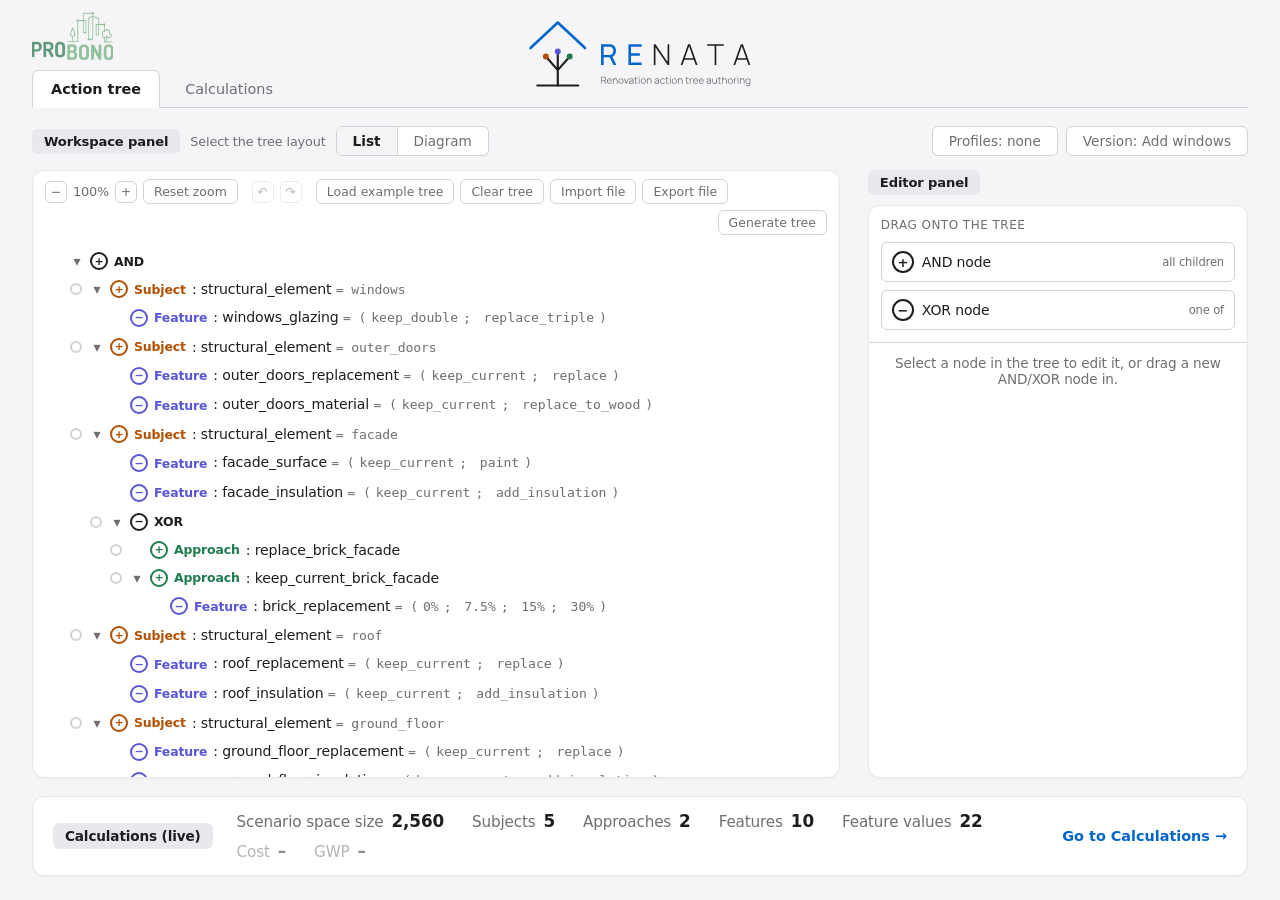
==== commit 28a4efd2: "Add logos to the site" ====
--- a/index.html
+++ b/index.html
@@ -3,27 +3,29 @@
 <head>
 <meta charset="UTF-8" />
 <meta name="viewport" content="width=device-width, initial-scale=1.0" />
-<title>NovaDM action tree editor</title>
+<title>RENATA – Renovation action tree authoring</title>
+<link rel="icon" type="image/svg+xml" href="resources/logo/renata-favicon.svg" />
 <link rel="stylesheet" href="styles/editor.css" />
 </head>
 <body>
 
 <header class="page-header">
-	<h1 id="page-title">NovaDM action tree editor</h1>
-	<div class="tutorial-start">
-		<button id="quick-start-btn" class="tutorial-btn" type="button" aria-pressed="false" data-guide="quick-start"
-			title="See what the tool does in a few minutes, step by step">Quick start</button>
-		<button id="documentation-btn" class="tutorial-btn" type="button" aria-pressed="false" data-guide="tutorial"
-			title="Look up the details: action trees, profiles, versions, files, calculations and formulas">
-			Documentation
-		</button>
-	</div>
+	<a id="project-link" class="project-link" href="https://probono.ebosrndportal.com/"
+		title="Back to the PROBONO project dashboard">
+		<img class="project-logo" src="resources/probono-logo/probono-logo.avif" width="140" height="83"
+			alt="PROBONO project dashboard" />
+	</a>
+	<h1 id="page-title">
+		<img class="page-logo" src="resources/logo/renata-logo.svg" width="554" height="188"
+			alt="RENATA – Renovation action tree authoring" />
+	</h1>
+	<nav class="tabs" role="tablist" aria-label="Editor sections">
+		<button class="tab active" type="button" role="tab" aria-selected="true"
+			data-tab="action-tree">Action tree</button>
+		<button class="tab" type="button" role="tab" aria-selected="false"
+			data-tab="calculations">Calculations</button>
+	</nav>
 </header>
-
-<nav class="tabs" role="tablist" aria-label="Editor sections">
-	<button class="tab active" type="button" role="tab" aria-selected="true" data-tab="action-tree">Action tree</button>
-	<button class="tab" type="button" role="tab" aria-selected="false" data-tab="calculations">Calculations</button>
-</nav>
 
 <main>
 
@@ -74,10 +76,10 @@
 						</div>
 						<div class="toolbar-group" role="group" aria-label="File">
 							<button id="load-example-btn" class="btn" type="button"
-								title="Load the example tree, which also replaces the numbers in the Calculations tab">
+								title="Load the example tree. It also replaces the numbers in the Calculations tab.">
 								Load example tree</button>
 							<button id="clear-tree-btn" class="btn" type="button"
-								title="Remove the whole tree and start over; the Calculations tab starts over too">
+								title="Remove the whole tree and start over. The Calculations tab starts over too.">
 								Clear tree</button>
 							<button id="import-file-btn" class="btn" type="button" data-file-action="import">
 								Import file</button>
@@ -259,7 +261,7 @@
 						</div>
 						<div class="toolbar-group" role="group" aria-label="File">
 							<button id="calc-load-example-btn" class="btn" type="button"
-								title="Load the example, which also replaces the tree in the Action tree tab">
+								title="Load the example. It also replaces the tree in the Action tree tab.">
 								Load example</button>
 							<button class="btn" type="button" data-file-action="import">Import file</button>
 							<button class="btn" type="button" data-file-action="export">Export file</button>
@@ -310,1079 +312,6 @@
 		</div>
 
 		<div id="calc-report" class="calc-report" hidden></div>
-	</section>
-
-	<section id="quick-start" class="tab-panel tutorial-panel" aria-labelledby="quick-start-title" hidden>
-		<div class="tutorial-head">
-			<h2 id="quick-start-title">Quick start</h2>
-			<button class="btn" type="button" data-guide-close>Back to the editor</button>
-		</div>
-		<div class="tutorial-body">
-			<div id="quick-start-text" class="tutorial-text quick-text">
-				<section>
-					<p class="quick-lead">See what the tool does in a few minutes.</p>
-					<div class="quick-cards">
-						<div class="quick-card">
-							<h3>Why this tool</h3>
-							<p>A building can be renovated in a great many ways. This tool lays them out, counts them
-								and compares them.</p>
-						</div>
-						<div class="quick-card">
-							<h3>Who it is for</h3>
-							<p>Architects, designers and other renovation experts, early in a project.</p>
-						</div>
-						<div class="quick-card">
-							<h3>How to start</h3>
-							<p>Start on the <strong>Action tree</strong> tab, and flip with
-								<strong>Back to the editor</strong> and <strong>Quick start</strong>.</p>
-						</div>
-					</div>
-					<p class="quick-goal">&ldquo;As a designer early in a renovation project, I want to see how many
-						ways I could renovate a building, and what they would cost.&rdquo;</p>
-				</section>
-				<section>
-					<div class="tutorial-section-head">
-						<h3>Build the tree</h3>
-						<span class="tutorial-where">Action tree tab</span>
-					</div>
-					<div class="quick-row">
-						<div>
-							<ol class="quick-steps" start="1">
-								<li><span class="quick-number">1</span><span>On the <strong>Action tree</strong> tab,
-									click <strong>Clear tree</strong>, then <strong>OK</strong>.</span></li>
-								<li><span class="quick-number">2</span><span>Drag <strong>AND node</strong> onto
-									<strong>Drop here</strong>. This is the top of your tree.</span></li>
-							</ol>
-							<p class="quick-result">Scenario space size <strong>1</strong></p>
-						</div>
-						<a href="resources/tutorial/quick-start-1.png" target="_blank" rel="noopener"
-							title="Open the image at full size">
-							<img src="resources/tutorial/quick-start-1.png" width="1228" height="656"
-								alt="The cleared tree. Clear tree is marked 1, AND node is marked 2, with an arrow to
-									Drop here." />
-						</a>
-					</div>
-					<div class="quick-row">
-						<div>
-							<ol class="quick-steps" start="3">
-								<li><span class="quick-number">3</span><span>Drag <strong>AND node</strong> onto an
-									empty part of the tree area.</span></li>
-								<li><span class="quick-number">4</span><span>Set <strong>Class</strong> to
-									<strong>Subject</strong>.</span></li>
-							</ol>
-						</div>
-						<a href="resources/tutorial/quick-start-2.png" target="_blank" rel="noopener"
-							title="Open the image at full size">
-							<img src="resources/tutorial/quick-start-2.png" width="1228" height="376"
-								alt="A new node under the root node, with an arrow from AND node marked 3. The Class
-									field is marked 4 and reads Subject." />
-						</a>
-					</div>
-					<div class="quick-row">
-						<div>
-							<ol class="quick-steps" start="5">
-								<li><span class="quick-number">5</span><span>Click <strong>Choose a subject</strong>,
-									then <strong>NovaDM</strong>.</span></li>
-								<li><span class="quick-number">6</span><span>Click
-									<strong>Architectural &rsaquo; Windows</strong>.</span></li>
-							</ol>
-						</div>
-						<a href="resources/tutorial/quick-start-3.png" target="_blank" rel="noopener"
-							title="Open the image at full size">
-							<img src="resources/tutorial/quick-start-3.png" width="604" height="417"
-								alt="The subject menu. NovaDM is marked 5, and Windows, under Architectural, is
-									marked 6." />
-						</a>
-					</div>
-					<div class="quick-row">
-						<div>
-							<ol class="quick-steps" start="7">
-								<li><span class="quick-number">7</span><span>Click <strong>&minus; XOR
-									child</strong>.</span></li>
-								<li><span class="quick-number">8</span><span>Set <strong>Class</strong> to
-									<strong>Feature</strong>.</span></li>
-								<li><span class="quick-number">9</span><span>In <strong>Label</strong>, type
-									<code>glazing</code>.</span></li>
-								<li><span class="quick-number">10</span><span>In <strong>Value / options</strong>, type
-									<code>keep_double; replace_triple</code>.</span></li>
-							</ol>
-							<p class="quick-result">Scenario space size <strong>2</strong></p>
-						</div>
-						<a href="resources/tutorial/quick-start-4.png" target="_blank" rel="noopener"
-							title="Open the image at full size">
-							<img src="resources/tutorial/quick-start-4.png" width="422" height="334"
-								alt="The editor panel. XOR child is marked 7, Class 8, Label 9 and Value / options
-									10." />
-						</a>
-					</div>
-					<div class="quick-row">
-						<div>
-							<ol class="quick-steps" start="11">
-								<li><span class="quick-number">11</span><span>Do steps 3 to 10 again for
-									<strong>Individual &rsaquo; Solar shading</strong>, with the label
-									<code>shading</code> and the options <code>none; awnings; shutters</code>.
-									</span></li>
-							</ol>
-							<p class="quick-result">Scenario space size <strong>6</strong></p>
-							<p class="quick-note">2 ways &times; 3 ways = 6 possible renovations.</p>
-						</div>
-						<a href="resources/tutorial/quick-start-5.png" target="_blank" rel="noopener"
-							title="Open the image at full size">
-							<img src="resources/tutorial/quick-start-5.png" width="1228" height="656"
-								alt="The finished tree with two subjects. The new subject is marked 11, and the
-									scenario space size at the bottom reads 6." />
-						</a>
-					</div>
-				</section>
-				<section>
-					<div class="tutorial-section-head">
-						<h3>Watch the scenario space</h3>
-						<span class="tutorial-where">Action tree tab</span>
-					</div>
-					<div class="quick-row">
-						<div>
-							<ol class="quick-steps" start="12">
-								<li><span class="quick-number">12</span><span>Click the chip <code>shutters</code>:
-									green, every scenario has it. <span class="quick-result">Scenario space size
-									<strong>2</strong></span></span></li>
-								<li><span class="quick-number">13</span><span>Click it again: red, no scenario has it.
-									<span class="quick-result">Scenario space size <strong>4</strong></span></span></li>
-								<li><span class="quick-number">14</span><span>Click it again to open it.
-									<span class="quick-result">Scenario space size <strong>6</strong></span></span></li>
-							</ol>
-						</div>
-						<a href="resources/tutorial/quick-start-6.png" target="_blank" rel="noopener"
-							title="Open the image at full size">
-							<img src="resources/tutorial/quick-start-6.png" width="612" height="175"
-								alt="The tree with the chip shutters marked 12, green." />
-						</a>
-					</div>
-				</section>
-				<section>
-					<div class="tutorial-section-head">
-						<h3>Add numbers, read the KPIs</h3>
-						<span class="tutorial-where">Calculations tab</span>
-					</div>
-					<div class="quick-row">
-						<div>
-							<ol class="quick-steps" start="15">
-								<li><span class="quick-number">15</span><span>Click <strong>Go to Calculations
-									&rarr;</strong> in the bottom bar, then the box <code>glazing</code>.</span></li>
-								<li><span class="quick-number">16</span><span>In the row <code>replace_triple</code>,
-									type <code>52000</code> and <code>3900</code>.</span></li>
-							</ol>
-							<p class="quick-note">These numbers are made up.</p>
-						</div>
-						<a href="resources/tutorial/quick-start-7.png" target="_blank" rel="noopener"
-							title="Open the image at full size">
-							<img src="resources/tutorial/quick-start-7.png" width="1228" height="467"
-								alt="The Calculations tab. The box glazing is marked 15, and the row replace_triple in
-									the editor panel is marked 16." />
-						</a>
-					</div>
-					<div class="quick-row">
-						<div>
-							<ol class="quick-steps" start="17">
-								<li><span class="quick-number">17</span><span>Click the box
-									<code>shading</code>.</span></li>
-								<li><span class="quick-number">18</span><span>Type <code>18000</code> and
-									<code>900</code> for <code>awnings</code>, and <code>30000</code> and
-									<code>1500</code> for <code>shutters</code>.</span></li>
-							</ol>
-						</div>
-						<a href="resources/tutorial/quick-start-8.png" target="_blank" rel="noopener"
-							title="Open the image at full size">
-							<img src="resources/tutorial/quick-start-8.png" width="1228" height="467"
-								alt="The box shading is marked 17, and its table of numbers is marked 18." />
-						</a>
-					</div>
-					<div class="quick-row">
-						<div>
-							<ol class="quick-steps" start="19">
-								<li><span class="quick-number">19</span><span>In the boxes, pick
-									<code>replace_triple</code> and <code>shutters</code>.</span></li>
-							</ol>
-							<p class="quick-result">cost <strong>82,000 DKK</strong></p>
-							<p class="quick-result">gwp <strong>5,400 kg CO&#8322;e</strong></p>
-						</div>
-						<a href="resources/tutorial/quick-start-9.png" target="_blank" rel="noopener"
-							title="Open the image at full size">
-							<img src="resources/tutorial/quick-start-9.png" width="820" height="342"
-								alt="The two option pickers, the first marked 19, and the calculated values cost and
-									gwp with their new numbers." />
-						</a>
-					</div>
-					<div class="quick-row">
-						<div>
-							<ol class="quick-steps" start="20">
-								<li><span class="quick-number">20</span><span>Click <strong>Full scenario
-									space</strong>.</span></li>
-							</ol>
-							<p class="quick-note">The report compares all 6 renovations.</p>
-							<p class="quick-result">Mean Cost <strong>42,000 DKK</strong></p>
-							<p class="quick-result">Mean GWP <strong>2,750 kg CO&#8322;e</strong></p>
-						</div>
-						<a href="resources/tutorial/quick-start-10.png" target="_blank" rel="noopener"
-							title="Open the image at full size">
-							<img src="resources/tutorial/quick-start-10.png" width="872" height="492"
-								alt="The report. Full scenario space is marked 20, and the means on the two KPI cards
-									are framed." />
-						</a>
-					</div>
-					<div class="quick-row">
-						<div>
-							<ol class="quick-steps" start="21">
-								<li><span class="quick-number">21</span><span>Click the <strong>Action tree</strong>
-									tab. The bottom bar now shows the KPIs too.</span></li>
-							</ol>
-						</div>
-						<a href="resources/tutorial/quick-start-11.png" target="_blank" rel="noopener"
-							title="Open the image at full size">
-							<img src="resources/tutorial/quick-start-11.png" width="1228" height="108"
-								alt="The bottom bar, with Exact mean, Cost and GWP marked 21." />
-						</a>
-					</div>
-				</section>
-				<section>
-					<div class="tutorial-section-head">
-						<h3>Keep your work</h3>
-						<span class="tutorial-where">Action tree tab</span>
-					</div>
-					<div class="quick-row">
-						<div>
-							<ol class="quick-steps" start="22">
-								<li><span class="quick-number">22</span><span>Click
-									<strong>Version: Initial version &middot; unsaved</strong>.</span></li>
-								<li><span class="quick-number">23</span><span>Click <strong>Save as new version</strong>
-									and type a name. The comment can stay empty.</span></li>
-							</ol>
-							<p class="quick-note">The version is now saved in this page.</p>
-						</div>
-						<a href="resources/tutorial/quick-start-12.png" target="_blank" rel="noopener"
-							title="Open the image at full size">
-							<img src="resources/tutorial/quick-start-12.png" width="524" height="509"
-								alt="The version history. The Version pill is marked 22 and Save as new version is
-									marked 23." />
-						</a>
-					</div>
-					<div class="quick-row">
-						<div>
-							<ol class="quick-steps" start="24">
-								<li><span class="quick-number">24</span><span>Click <strong>Export file</strong> and
-									save the file. Only a file keeps your work after you close the page.</span></li>
-								<li><span class="quick-number">25</span><span>Click <strong>Load example tree</strong>,
-									then <strong>OK</strong>, to explore a bigger tree.
-									<span class="quick-result">Scenario space size <strong>2,560</strong></span>
-									</span></li>
-							</ol>
-						</div>
-						<a href="resources/tutorial/quick-start-13.png" target="_blank" rel="noopener"
-							title="Open the image at full size">
-							<img src="resources/tutorial/quick-start-13.png" width="818" height="72"
-								alt="The toolbar, with Export file marked 24 and Load example tree marked 25." />
-						</a>
-					</div>
-					<p>
-						That's the tool. Every detail is in the
-						<a id="quick-start-to-documentation" href="#tutorial">Documentation</a>.
-					</p>
-				</section>
-			</div>
-		</div>
-	</section>
-
-	<section id="tutorial" class="tab-panel tutorial-panel" aria-labelledby="tutorial-title" hidden>
-		<div class="tutorial-head">
-			<h2 id="tutorial-title">Documentation</h2>
-			<div class="tutorial-search">
-				<input id="tutorial-search" type="search" placeholder="Search the documentation"
-					aria-label="Search the documentation"
-					title="Type a word to find it; Enter goes to the next match, Shift+Enter back" />
-				<span id="tutorial-search-count" class="tutorial-search-count" aria-live="polite"></span>
-			</div>
-			<button class="btn" type="button" data-guide-close>Back to the editor</button>
-		</div>
-		<div class="tutorial-body">
-			<nav class="tutorial-contents" aria-label="Contents">
-				<p id="tutorial-basics-label" class="tutorial-contents-label">Basics</p>
-				<ol aria-labelledby="tutorial-basics-label">
-					<li><a href="#tutorial-purpose">What the tool is for</a></li>
-					<li><a href="#tutorial-tips">Tips</a></li>
-					<li><a href="#tutorial-glossary">Glossary</a></li>
-				</ol>
-				<p id="tutorial-topics-label" class="tutorial-contents-label">Topics</p>
-				<ol aria-labelledby="tutorial-topics-label">
-					<li><a href="#tutorial-action-trees">Action trees</a></li>
-					<li><a href="#tutorial-starting">Starting a tree</a></li>
-					<li><a href="#tutorial-editing">Editing</a></li>
-					<li><a href="#tutorial-profiles">Profiles</a></li>
-					<li><a href="#tutorial-versions">Versions</a></li>
-					<li><a href="#tutorial-files">Files</a></li>
-					<li><a href="#tutorial-calculations">The Calculations tab</a></li>
-					<li><a href="#tutorial-formulas">Formulas (for super users)</a></li>
-				</ol>
-			</nav>
-			<div id="tutorial-text" class="tutorial-text">
-				<section id="tutorial-purpose">
-					<h3>What the tool is for</h3>
-					<p>
-						Renovating a building means choosing between a great many options. This tool builds on the
-						<strong>Renovation Domain Model (NovaDM)</strong>, a formal modelling framework for supporting
-						renovation design and decision-making [<a href="#tutorial-ref-1">1</a>]. NovaDM defines six
-						core concepts (they are also in the <a href="#tutorial-glossary">Glossary</a>):
-					</p>
-					<ul>
-						<li><strong>Subject:</strong> a physical building element being targeted for intervention
-							(e.g. Facade, Roof, Windows).</li>
-						<li><strong>Approach:</strong> a renovation strategy applied to a given subject (e.g.
-							Maintain, Refurbish, Replace).</li>
-						<li><strong>Feature:</strong> a parameter of the subject being targeted (e.g. Insulation
-							Thickness, Glazing Type).</li>
-					</ul>
-					<p>Collectively, subjects, approaches and features are <em>aspects</em> of an action.</p>
-					<ul>
-						<li><strong>Action:</strong> a particular renovation intervention with respect to a subject,
-							approach and feature, e.g. &ldquo;replacing (approach) the opening mechanism (feature)
-							of a door (subject) with a hinged mechanism (feature value)&rdquo;.</li>
-						<li><strong>Alternative:</strong> a set of mutually exclusive actions for the same subject
-							(i.e. alternative design choices for a given subject).</li>
-						<li><strong>Scenario:</strong> a set of mutually consistent actions.</li>
-					</ul>
-					<figure class="tutorial-figure">
-						<a href="resources/tutorial/novadm-concepts.svg" target="_blank" rel="noopener"
-							title="Open the image at full size">
-							<img src="resources/tutorial/novadm-concepts.svg" width="420" height="501"
-								alt="UML diagram: a scenario is made of alternatives; an alternative can choose
-									from one or more actions and a scenario selects one of them; an action has a
-									subject, features and approaches, which are all aspects." />
-						</a>
-						<figcaption><strong>Figure 1:</strong> The six major concepts in NovaDM and their
-							relationships, as a UML diagram. Redrawn from [<a href="#tutorial-ref-1">1</a>].
-						</figcaption>
-					</figure>
-					<p>
-						In this editor, the scenarios are described by an <a href="#tutorial-action-trees">action
-						tree</a>. All the scenarios together are the <strong>scenario space</strong>. Because the
-						choices multiply, it grows very fast: a handful of subjects gives thousands of scenarios,
-						and a real building easily more than 10<sup>34</sup>.
-					</p>
-					<p>The editor has two tabs:</p>
-					<ul>
-						<li><strong>Action tree</strong>: build the tree of choices, mark choices that must always
-							or never be made (<a href="#tutorial-profiles">profiles</a>) and keep
-							<a href="#tutorial-versions">versions</a> of your work;</li>
-						<li><strong>Calculations</strong>: give the options numbers, such as a price and its
-							CO&#8322;, and see what they add up to over many scenarios
-							(<a href="#tutorial-calculations">The Calculations tab</a>).</li>
-					</ul>
-					<p>
-						Everything runs in your browser; nothing is sent anywhere, and nothing is saved by itself.
-						Your work is kept only when you save it with <strong>Export file</strong>
-						(<a href="#tutorial-files">Files</a>).
-					</p>
-					<div class="tutorial-try">
-						<h4>Try it</h4>
-						<ol>
-							<li>Click <strong>Back to the editor</strong>. The editor opens with an example, a small
-								house with five subjects (windows, outer doors, facade, roof and ground floor), and
-								<strong>Load example tree</strong> brings it back at any time.</li>
-							<li>Look at the bar at the bottom, <strong>Calculations (live)</strong>:
-								<strong>Scenario space size</strong> reads 2,560. These five subjects can be
-								renovated in 2,560 different ways.</li>
-						</ol>
-					</div>
-					<div class="tutorial-references">
-						<h4>References</h4>
-						<ol>
-							<li id="tutorial-ref-1">C. Schultz and A. Kamari, &ldquo;Exploring the renovation design
-								space: A new iterative approach based on scenario distance metrics and resampling
-								strategies,&rdquo; <em>Building Simulation</em>, vol. 18, pp. 1515&ndash;1542, 2025.
-								<a href="https://doi.org/10.1007/s12273-025-1267-1" target="_blank"
-									rel="noopener noreferrer">doi:10.1007/s12273-025-1267-1</a></li>
-						</ol>
-					</div>
-				</section>
-				<section id="tutorial-tips">
-					<h3>Tips</h3>
-					<ul>
-						<li><strong>Tooltips:</strong> rest the pointer on a button, pill, label or box for about a
-							second to see what it does.</li>
-						<li><strong>Keyboard:</strong> Ctrl+Z undoes and Ctrl+Y redoes. Esc closes an open list, menu
-							or panel.</li>
-						<li><strong>More on screen:</strong> Ctrl and minus makes the whole page smaller, Ctrl and
-							plus larger, and Ctrl+0 resets it.</li>
-						<li><strong>Search:</strong> type in <strong>Search the documentation</strong> at the top
-							of this page, or press Ctrl+F to use the browser's own search.</li>
-						<li><strong>Save often:</strong> nothing is saved by itself, so use <strong>Export
-							file</strong> before closing or reloading the page. If you forget, the browser asks
-							before it leaves the page.</li>
-						<li><strong>Large trees:</strong> fold the parts you aren't working on, or use the
-							Diagram layout, which opens zoomed to fit the whole tree.</li>
-					</ul>
-				</section>
-				<section id="tutorial-glossary">
-					<h3>Glossary</h3>
-					<dl class="tutorial-glossary">
-						<dt>Action</dt>
-						<dd>A particular renovation intervention with respect to a subject, approach and feature,
-							e.g. &ldquo;replacing (approach) the opening mechanism (feature) of a door (subject)
-							with a hinged mechanism (feature value)&rdquo;.</dd>
-						<dt>Action tree</dt>
-						<dd>The data structure that represents a set of scenarios: a tree of AND and XOR
-							nodes.</dd>
-						<dt>Alternative</dt>
-						<dd>A set of mutually exclusive actions for the same subject (i.e. alternative design
-							choices for a given subject).</dd>
-						<dt>AND node (+)</dt>
-						<dd>A node whose children are all part of the scenario.</dd>
-						<dt>Approach</dt>
-						<dd>A renovation strategy applied to a given subject (e.g. Maintain, Refurbish,
-							Replace).</dd>
-						<dt>Aspect</dt>
-						<dd>Subjects, approaches and features, collectively: the aspects of an action.</dd>
-						<dt>Attribute</dt>
-						<dd>A kind of number an option can have, such as a price or CO&#8322;.</dd>
-						<dt>Calculated value</dt>
-						<dd>A value worked out by a formula from the numbers.</dd>
-						<dt>Child, parent</dt>
-						<dd>The nodes directly below a node are its children; it is their parent.</dd>
-						<dt>Constant</dt>
-						<dd>A calculated value whose formula is a single number, such as an area.</dd>
-						<dt>Feature</dt>
-						<dd>A parameter of the subject being targeted (e.g. Insulation Thickness, Glazing Type).
-							In this editor, a Feature node has a choice of options.</dd>
-						<dt>KPI</dt>
-						<dd>Key performance indicator: a calculated value used to compare scenarios, such as
-							Cost or GWP (global warming potential, in CO&#8322; equivalents).</dd>
-						<dt>Mark (always / never)</dt>
-						<dd>A choice that every scenario must make (always) or no scenario may make (never).</dd>
-						<dt>n/a</dt>
-						<dd>Not available: a value that can't be worked out in a scenario.</dd>
-						<dt>Node</dt>
-						<dd>One part of an action tree: one line in the List layout, one name with its lines in the
-							Diagram layout. A node is AND or XOR, and can have a class, a label and options.</dd>
-						<dt>Option</dt>
-						<dd>One of the choices of a node, such as <code>keep_current</code> or
-							<code>replace</code>.</dd>
-						<dt>Profile</dt>
-						<dd>A named set of always/never marks.</dd>
-						<dt>Root node</dt>
-						<dd>The node at the top of the tree.</dd>
-						<dt>Sample</dt>
-						<dd>Scenarios picked at random, every scenario equally likely, to estimate the KPIs.</dd>
-						<dt>Scenario</dt>
-						<dd>A set of mutually consistent actions.</dd>
-						<dt>Scenario space</dt>
-						<dd>All possible scenarios; its size is shown in the bottom bar.</dd>
-						<dt>Subject</dt>
-						<dd>A physical building element being targeted for intervention (e.g. Facade, Roof,
-							Windows).</dd>
-						<dt>Version</dt>
-						<dd>A saved snapshot of the tree, its profiles and its numbers.</dd>
-						<dt>XOR node (&minus;)</dt>
-						<dd>A node of which exactly one child is part of the scenario.</dd>
-					</dl>
-				</section>
-				<section id="tutorial-action-trees">
-					<div class="tutorial-section-head">
-						<h3>Action trees</h3>
-						<span class="tutorial-where">Action tree tab</span>
-					</div>
-					<p>
-						An action tree is made of <strong>nodes</strong>. In the editor, every line of the tree in
-						the <strong>List</strong> layout is one node (Figure 2), such as
-						<code>Feature&nbsp;: windows_glazing = (keep_double; replace_triple)</code>. In the
-						<strong>Diagram</strong> layout, every name with the lines going to it is one (Figure 3).
-						Click a node to select it: it gets a blue frame, and the editor panel on the right shows it.
-					</p>
-					<p>
-						The nodes directly below a node, indented one step in the List layout or joined to it by a
-						line in the Diagram layout, are its <strong>children</strong>, and it is their
-						<strong>parent</strong>. The node at the very top, which has no parent, is the
-						<strong>root node</strong>. In Figure 3, the Subject node
-						<code>structural_element = facade</code> has three children: two Feature nodes and an XOR
-						node. The XOR node has two children of its own.
-					</p>
-					<figure class="tutorial-figure">
-						<a href="resources/tutorial/action-tree-tab.png" target="_blank" rel="noopener"
-							title="Open the image at full size">
-							<img src="resources/tutorial/action-tree-tab.png" width="1216" height="844"
-								alt="The Action tree tab: the example tree as an indented list, one node per line, with
-									windows_glazing selected and shown in the editor panel on the right." />
-						</a>
-						<figcaption><strong>Figure 2:</strong> The Action tree tab with the example in the List
-							layout. The selected node, <code>windows_glazing</code>, has a blue frame, and the editor
-							panel on the right shows it.</figcaption>
-					</figure>
-					<figure class="tutorial-figure">
-						<a href="resources/tutorial/diagram-layout.png" target="_blank" rel="noopener"
-							title="Open the image at full size">
-							<img src="resources/tutorial/diagram-layout.png" width="928" height="658"
-								alt="The facade's part of the example in the Diagram layout: an AND root node, the
-									Subject node facade below it, and its children joined by lines." />
-						</a>
-						<figcaption><strong>Figure 3:</strong> The facade's part of the example in the Diagram
-							layout: the AND root node, the Subject node <code>facade</code> and its three children,
-							and the two Approaches below the XOR node.</figcaption>
-					</figure>
-					<p>Every node is one of two kinds:</p>
-					<ul>
-						<li><strong>AND</strong> (shown with <strong>+</strong>): <em>all</em> its children are
-							part of the scenario;</li>
-						<li><strong>XOR</strong> (shown with <strong>&minus;</strong>): <em>exactly one</em> of its
-							children is.</li>
-					</ul>
-					<p>
-						All children of one node are of the same kind. A node can also have a
-						<strong>class</strong> (Subject, Approach or Feature, each with its own colour), a
-						<strong>label</strong> and one or more <strong>options</strong>. A node with several
-						options takes exactly one of them in each scenario, for example
-						<code>windows_glazing = (keep_double; replace_triple)</code>.
-					</p>
-					<p>
-						The <strong>scenario space size</strong> follows from the tree: the children of an AND
-						multiply, the children of an XOR add up, and a node's options multiply again. In the
-						example, the facade has two features with two options each, and an XOR between replacing
-						the brick facade (1 way) and keeping it with 0%, 7.5%, 15% or 30% of the bricks replaced
-						(4 ways): 2 &times; 2 &times; (1 + 4) = 20 ways to renovate the facade. Very large sizes
-						are shown as, for example, 2.35 &times; 10^23.
-					</p>
-					<p>
-						The tree can be shown in two <strong>layouts</strong>, under <strong>Select the tree
-						layout</strong>: <strong>List</strong>, an indented list like folders on a computer, and
-						<strong>Diagram</strong>, boxes joined by lines. Both show the same tree. The small
-						triangle in front of a node folds its children away and back. The zoom buttons
-						(<strong>&minus;</strong>, <strong>+</strong>, <strong>Reset zoom</strong>) change the size.
-					</p>
-					<p>
-						The bottom bar counts the tree's <strong>Subjects</strong>, <strong>Approaches</strong>,
-						<strong>Features</strong> and <strong>Feature values</strong> (all the options of all
-						Feature nodes added up).
-					</p>
-					<div class="tutorial-try">
-						<h4>Try it</h4>
-						<ol>
-							<li>Next to <strong>Select the tree layout</strong>, click <strong>Diagram</strong>,
-								then <strong>List</strong> again.</li>
-							<li>Click the triangle in front of <code>Subject&nbsp;: structural_element = facade</code> to
-								fold it, and again to unfold it.</li>
-							<li>Find the XOR node under the facade. Its two children are Approaches, so each
-								scenario either replaces the brick facade or keeps it.</li>
-						</ol>
-					</div>
-				</section>
-				<section id="tutorial-starting">
-					<div class="tutorial-section-head">
-						<h3>Starting a tree</h3>
-						<span class="tutorial-where">Action tree tab</span>
-					</div>
-					<p>An empty tree shows the three ways to start:</p>
-					<ol>
-						<li><strong>Drag a node.</strong> Drag <strong>AND node</strong> or <strong>XOR
-							node</strong> from <strong>Drag onto the tree</strong> in the editor panel onto the
-							empty tree. It becomes the <strong>root node</strong>, the node at the top. A full
-							tree has an AND root node; an XOR root node lets you explore one part on its own.</li>
-						<li><strong>Start from a file.</strong> <strong>Load example tree</strong> opens the example
-							again. <strong>Import file</strong> opens a <code>.json</code> file: one you saved,
-							or one from the <code>examples</code> folder (<a href="#tutorial-files">Files</a>).</li>
-						<li><strong>Generate a tree.</strong> Pick subjects from a checklist and get one Subject
-							node for each in one go.</li>
-					</ol>
-					<p>
-						<strong>Generate tree</strong> opens a panel with a <strong>Subject list</strong> switch and
-						the renovation depth. The two subject lists are the <strong>Danish Energy Agency</strong>'s
-						renovation measures [<a href="#tutorial-ref-2">2</a>] and the 32 renovation alternatives of
-						the <strong>NovaDM</strong> paper [<a href="#tutorial-ref-3">3</a>, Tables 1 and 2].
-						The depth, <strong>Minor</strong>, <strong>Moderate</strong>, <strong>Deep</strong> or
-						<strong>Whole building</strong>, decides which subjects can be ticked: each depth also
-						allows the subjects of the depths before it. <strong>Select all</strong> and
-						<strong>Clear</strong> tick or untick every subject. The panel's own <strong>Generate
-						tree</strong> button replaces the tree with an AND root node holding one Subject node per
-						ticked subject; your profiles and versions stay, and you can undo it.
-					</p>
-					<p>
-						<strong>Clear tree</strong> removes the whole tree, and the Calculations tab starts over
-						too. Load example tree, Clear tree and Import file ask first when you would lose work.
-					</p>
-					<div class="tutorial-try">
-						<h4>Try it</h4>
-						<ol>
-							<li>Click <strong>Generate tree</strong> at the right of the tree's toolbar.</li>
-							<li>Choose <strong>Moderate</strong>, tick three subjects and click the panel's
-								<strong>Generate tree</strong>.</li>
-							<li>Click the undo button (&#8630;) in the toolbar to get the example back.</li>
-						</ol>
-					</div>
-					<div class="tutorial-references">
-						<h4>References</h4>
-						<ol start="2">
-							<li id="tutorial-ref-2">Danish Energy Agency, &ldquo;Spar energi med boligens
-								energim&aelig;rke,&rdquo; sparenergi.dk.
-								<a href="https://sparenergi.dk/privat/spar-energi-med-boligens-energimaerke"
-									target="_blank" rel="noopener noreferrer">
-									sparenergi.dk/privat/spar-energi-med-boligens-energimaerke</a>,
-								accessed 4 November 2026.</li>
-							<li id="tutorial-ref-3">A. Kamari, C. Schultz and P. H. Kirkegaard, &ldquo;Constraint-based
-								renovation design support through the renovation domain model,&rdquo; <em>Automation
-								in Construction</em>, vol. 104, pp. 265&ndash;280, 2019.
-								<a href="https://doi.org/10.1016/j.autcon.2019.04.023" target="_blank"
-									rel="noopener noreferrer">doi:10.1016/j.autcon.2019.04.023</a></li>
-						</ol>
-					</div>
-				</section>
-				<section id="tutorial-editing">
-					<div class="tutorial-section-head">
-						<h3>Editing</h3>
-						<span class="tutorial-where">Action tree tab</span>
-					</div>
-					<p>
-						Click a node to select it. The editor panel on the right then shows its
-						<strong>Kind</strong> (AND or XOR), its <strong>Class</strong>, its <strong>Label</strong>
-						and its <strong>Value / options</strong>. Separate several options with a semicolon:
-						<code>keep_current; replace</code>.
-					</p>
-					<p>
-						A <strong>Subject</strong> node is picked from a menu instead (category &rsaquo; subject),
-						with the same Subject list switch as Generate tree at its top. Its last entry,
-						<strong>+ Custom subject</strong>, lets you type your own label and value.
-					</p>
-					<ul>
-						<li><strong>Add a child:</strong> <strong>+ AND child</strong> or <strong>&minus; XOR
-							child</strong> in the editor panel, or drag AND node or XOR node from the editor
-							panel onto a node.</li>
-						<li><strong>Move a node:</strong> drag it onto its new parent; it becomes that node's last
-							child. Dropped on an empty part of the tree area, it goes to the end of the top level. A
-							short red flash means the move isn't allowed, for example an AND among XOR
-							siblings.</li>
-						<li><strong>Delete a node:</strong> click the red trash icon on the selected node, or the
-							delete button in the editor panel. Its children go with it.</li>
-						<li><strong>Rename:</strong> when you change a label or an option, its numbers in the
-							Calculations tab move with it, and so do the formulas that use the label.</li>
-						<li><strong>Undo and redo:</strong> the arrow buttons (&#8630; &#8631;) in the toolbar, or
-							Ctrl+Z and Ctrl+Y. They cover every change: the tree, profiles, versions and the
-							numbers, up to 100 steps.</li>
-					</ul>
-					<div class="tutorial-try">
-						<h4>Try it</h4>
-						<ol>
-							<li>Click the node <code>Feature&nbsp;: windows_glazing</code>.</li>
-							<li>In <strong>Value / options</strong>, add <code>; replace_double</code> at the end.
-								The scenario space size grows from 2,560 to 3,840.</li>
-							<li>Click outside the field, then click undo (&#8630;).</li>
-						</ol>
-					</div>
-				</section>
-				<section id="tutorial-profiles">
-					<div class="tutorial-section-head">
-						<h3>Profiles</h3>
-						<span class="tutorial-where">Action tree tab</span>
-					</div>
-					<p>
-						Often some choices are already made: the roof must be insulated, or the doors may not be
-						replaced. You mark such choices as <strong>always</strong> or <strong>never</strong>:
-					</p>
-					<ul>
-						<li>a node with at most one option has a small <strong>dot</strong> in front of it;</li>
-						<li>a node with several options has a <strong>chip</strong> per option instead.</li>
-					</ul>
-					<table class="tutorial-table tutorial-marks">
-						<thead>
-							<tr><th></th><th>Open</th><th>Always</th><th>Never</th></tr>
-						</thead>
-						<tbody>
-							<tr>
-								<th scope="row">Dot</th>
-								<td><span class="constraint-dot" role="img" aria-label="An open dot"></span></td>
-								<td><span class="constraint-dot always" role="img" aria-label="A green dot"></span></td>
-								<td><span class="constraint-dot never" role="img" aria-label="A red dot"></span></td>
-							</tr>
-							<tr>
-								<th scope="row">Chip</th>
-								<td><span class="value-chip">replace</span></td>
-								<td><span class="value-chip always">replace</span></td>
-								<td><span class="value-chip never">replace</span></td>
-							</tr>
-						</tbody>
-					</table>
-					<p>
-						Click a dot or chip to go from open (white) to <strong>always</strong> (green) to
-						<strong>never</strong> (red) and back to open. An always mark keeps only the scenarios
-						with that choice, a never mark only those without it, and the scenario space size shrinks
-						to match. A never mark under an AND leaves that part out. Marks that can't all hold, such
-						as two always marks under one XOR, give a size of 0 and the warning
-						<em>&ldquo;the applied constraints are contradictory&rdquo;</em>.
-					</p>
-					<figure class="tutorial-figure">
-						<a href="resources/tutorial/profile-marks.png" target="_blank" rel="noopener"
-							title="Open the image at full size">
-							<img src="resources/tutorial/profile-marks.png" width="600" height="584"
-								alt="The example tree with the Energy upgrade profile: the dot of replace_brick_facade
-									and four option chips are green (always), and the chip replace of roof_replacement
-									is red and struck through (never)." />
-						</a>
-						<figcaption><strong>Figure 4:</strong> The example with the profile &ldquo;Energy
-							upgrade&rdquo; loaded: a green dot (<code>replace_brick_facade</code>) and four green
-							chips mark choices that every scenario makes. One more mark is added by hand: the red
-							chip <code>replace</code> of <code>roof_replacement</code>, a choice that no scenario
-							makes.</figcaption>
-					</figure>
-					<p>
-						A <strong>profile</strong> is a named set of marks, such as &ldquo;Low budget&rdquo;. The
-						<strong>Profiles</strong> pill at the top right (&ldquo;Profiles: none&rdquo; when no profile is
-						loaded) opens the list: <strong>Save profile</strong> saves the marks on screen, a
-						profile's name loads it, its trash icon deletes it, and <strong>Clear marks / Deselect
-						profile</strong> removes every mark from the screen (saved profiles stay).
-					</p>
-					<p>
-						Profiles belong to the <a href="#tutorial-versions">version</a> on screen and are kept in
-						it at once, without making it &ldquo;unsaved&rdquo;. The Calculations tab uses the marks on screen as
-						well and shows them, but marks are set on the Action tree tab only.
-					</p>
-					<div class="tutorial-try">
-						<h4>Try it</h4>
-						<ol>
-							<li>Click the <strong>Profiles: none</strong> pill, then <strong>Energy
-								upgrade</strong>. The size drops from 2,560 to 32, and its marks are green: always.</li>
-							<li>Click <strong>Low budget</strong>. The size is now 256, and its marks are red: the
-								brick facade, doors, roof and ground floor are never replaced.</li>
-							<li>Click <strong>Clear marks / Deselect profile</strong>, then click anywhere outside
-								the list to close it.</li>
-							<li>Click the chip <code>replace</code> after <code>roof_replacement</code> twice, so it
-								turns red (never). The size halves to 1,280: the roof is never replaced.</li>
-						</ol>
-					</div>
-				</section>
-				<section id="tutorial-versions">
-					<div class="tutorial-section-head">
-						<h3>Versions</h3>
-						<span class="tutorial-where">Both tabs</span>
-					</div>
-					<p>
-						A <strong>version</strong> is a snapshot of the whole document: the tree, its profiles and
-						its numbers in the Calculations tab. Versions let you try something without losing what
-						you had, much like saving a copy of a drawing before changing it. The
-						<strong>Version</strong> pill at the top right names the version on screen and adds
-						&ldquo;&middot; unsaved&rdquo; when the tree or the numbers have changed since it was saved.
-					</p>
-					<p>
-						The pill opens the <strong>version history</strong>: a small graph, with a line from each
-						version to the one it was based on. Click a version to see its details: when it was
-						saved, its comment and what changed. Then:
-					</p>
-					<figure class="tutorial-figure">
-						<a href="resources/tutorial/version-history.png" target="_blank" rel="noopener"
-							title="Open the image at full size">
-							<img src="resources/tutorial/version-history.png" width="486" height="445"
-								alt="The version history: Initial version with an arrow to Add windows, the version on
-									screen in blue; below, Initial version's details with Open, Restore, Merge and
-									Delete." />
-						</a>
-						<figcaption><strong>Figure 5:</strong> The version history of the example. &ldquo;Add
-							windows&rdquo;, in blue, is on screen; &ldquo;Initial version&rdquo; is selected, with
-							its details and buttons below.</figcaption>
-					</figure>
-					<ul>
-						<li><strong>Save as new version</strong> saves what is on screen as a new version
-							on top of the current one, with a name and an optional comment;</li>
-						<li><strong>Update this version</strong> stores the changes in the current version. Once
-							other versions are based on it, its tree can't change any more (save a new version
-							instead), but its numbers still can;</li>
-						<li><strong>Open</strong> shows another version;</li>
-						<li><strong>Restore</strong> makes a new version with the contents of an older one;</li>
-						<li><strong>Merge</strong> brings the changes of the selected version into the current
-							one. It first shows what it would change. Where both versions changed the same thing
-							differently (a <em>conflict</em>), your current version is kept;</li>
-						<li><strong>Delete</strong> removes a version other than the current one.</li>
-					</ul>
-					<p>
-						When you save a corrected number, the editor offers to correct it in the other versions
-						that still hold the old number. Versions can't be renamed.
-					</p>
-					<div class="tutorial-try">
-						<h4>Try it</h4>
-						<ol>
-							<li>Click the <strong>Version: Add windows</strong> pill. The example has two
-								versions: &ldquo;Initial version&rdquo; and &ldquo;Add windows&rdquo;.</li>
-							<li>Click &ldquo;Initial version&rdquo; in the graph, then <strong>Open</strong>. The windows
-								are gone from the tree.</li>
-							<li>Click &ldquo;Add windows&rdquo;, then <strong>Open</strong> to get them back.</li>
-						</ol>
-					</div>
-				</section>
-				<section id="tutorial-files">
-					<div class="tutorial-section-head">
-						<h3>Files</h3>
-						<span class="tutorial-where">Both tabs</span>
-					</div>
-					<p>
-						<strong>Export file</strong> saves the whole document as a <code>.json</code> file: every
-						version with its tree, profiles and numbers. <strong>Import file</strong> opens such a
-						file and replaces what is on screen. Both buttons are on both tabs. If the version on
-						screen has unsaved changes, Export file asks first and stores them in that version. If that
-						version can't store them (<a href="#tutorial-versions">Versions</a>), it asks you to save a
-						new version first.
-					</p>
-					<p>
-						A <code>.json</code> file is plain text, so you can open it in a text editor such as
-						Notepad, change it and import it again. The editor checks the file and tells you what is
-						wrong if it can't open it. Keep a copy before editing by hand. Files from older versions
-						of the editor still open.
-					</p>
-					<p>
-						Near the top of the file, the <code>"source"</code> line says where the tree or its numbers
-						come from, for example a company or a research project. It is empty in a new file; fill it
-						in by hand, and it shows under the tree.
-					</p>
-					<p>The <code>examples</code> folder next to <code>index.html</code> holds:</p>
-					<ul>
-						<li><code>sample-tree.json</code>: the example the editor opens with;</li>
-						<li><code>sample-tree-with-u-value.json</code>: the same, with a U-value as a third KPI
-							(<a href="#tutorial-formulas">Formulas</a>);</li>
-						<li><code>k45-case.json</code> and <code>k45-full-case.json</code>: a real case, K45, in
-							one version and in all its versions;</li>
-						<li><code>full-tree.json</code>: a full NovaDM tree;</li>
-						<li><code>novadm-action-tree.json</code> and <code>version-history-test.json</code>: small
-							trees with a version history to explore.</li>
-					</ul>
-					<div class="tutorial-try">
-						<h4>Try it</h4>
-						<ol>
-							<li>Click <strong>Export file</strong> and save the file.</li>
-							<li>Open it in a text editor, find <code>"source": ""</code> and type a text between
-								the quotes, such as <code>"source": "Made-up numbers for training"</code>. Save
-								it.</li>
-							<li>Click <strong>Import file</strong> and open the file. Your text shows under the
-								tree.</li>
-						</ol>
-					</div>
-				</section>
-				<section id="tutorial-calculations">
-					<div class="tutorial-section-head">
-						<h3>The Calculations tab</h3>
-						<span class="tutorial-where">Calculations tab</span>
-					</div>
-					<p>
-						The Calculations tab puts numbers on the tree in the Action tree tab, so you can compare
-						scenarios on, for example, cost and CO&#8322;. It always follows that tree and its
-						always/never marks.
-					</p>
-					<p>
-						<strong>The graph</strong> shows one scenario. Every node with a label has a box with a
-						drop-down of its options; picking an option changes the scenario on screen. A greyed-out
-						box is not part of it. <strong>Calculated values</strong> stand to the right, with arrows
-						from everything they use. Click a box or a calculated value to edit it in the editor
-						panel; it also highlights what it uses and what uses it.
-					</p>
-					<figure class="tutorial-figure">
-						<a href="resources/tutorial/calculations-tab.png" target="_blank" rel="noopener"
-							title="Open the image at full size">
-							<img src="resources/tutorial/calculations-tab.png" width="1216" height="844"
-								alt="The Calculations tab: boxes with an option drop-down and their price and co2 on
-									the left, calculated values on the right with blue arrows into cost, and cost's
-									formula in the editor panel." />
-						</a>
-						<figcaption><strong>Figure 6:</strong> The Calculations tab with the calculated value
-							<code>cost</code> selected: the arrows show everything its formula uses, and the editor
-							panel shows the formula, the KPI box and its value in the scenario on screen.
-						</figcaption>
-					</figure>
-					<ul>
-						<li><strong>Attributes</strong> are the kinds of numbers an option can have, such as
-							<code>price</code> and <code>co2</code>. A box's table in the editor panel has a row
-							per option and a column per attribute: type the numbers there (a decimal comma or a
-							decimal point both work). <strong>+ Attribute</strong> adds an attribute, and the
-							trash icon in the <strong>Units</strong> list removes one.</li>
-						<li><strong>Units</strong>, such as DKK or kg CO&#8322;e, are labels only: changing DKK to
-							EUR converts nothing.</li>
-						<li><strong>+ Calculated value</strong> adds a value worked out by a
-							<a href="#tutorial-formulas">formula</a>. Tick <strong>KPI</strong> to make it a key
-							performance indicator, shown in the report and in the Action tree tab's bottom bar.
-							<strong>Rename</strong> asks for its name in formulas, then for the name shown in
-							the report. A value whose formula is a single number is marked
-							<em>constant</em>. The trash icon on its box deletes it.</li>
-					</ul>
-					<p>
-						<strong>Explore the scenario space</strong>, below the graph, works out the KPIs for many
-						scenarios at once. Under <strong>Sample</strong>, choose <strong>30 scenarios</strong>,
-						<strong>Full scenario space</strong> (every scenario, up to 3,000) or your own number. The
-						<strong>report</strong> then shows a card per KPI, with its mean, minimum, median, maximum
-						and standard deviation and a chart of how the values are spread, and a table of the
-						scenarios, 100 per page. Click the <strong>#</strong> heading or a KPI's heading to sort,
-						and a scenario's number to show it in the graph. The &times; closes the report.
-					</p>
-					<p>
-						The report can be saved: <strong>Export table as CSV</strong> for a spreadsheet,
-						<strong>PNG</strong> on each card for an image, and <strong>Save report as PDF</strong>
-						(in the print dialog, choose &ldquo;Save as PDF&rdquo;).
-					</p>
-					<figure class="tutorial-figure">
-						<a href="resources/tutorial/report.png" target="_blank" rel="noopener"
-							title="Open the image at full size">
-							<img src="resources/tutorial/report.png" width="822" height="358"
-								alt="Two KPI cards, Cost and GWP, each with its mean, min, median, max, standard
-									deviation and a bar chart of the values." />
-						</a>
-						<figcaption><strong>Figure 7:</strong> The report's KPI cards after a sample of 30
-							scenarios. The line in each chart marks the mean.</figcaption>
-					</figure>
-					<p>
-						Back on the Action tree tab, the bottom bar shows each KPI's mean over the sample:
-						<strong>Estimated</strong> after a random sample, <strong>Exact mean</strong> after the
-						full scenario space, and &ldquo;&ndash;&rdquo; before any sample. It follows every change to the tree.
-						The numbers belong to the <a href="#tutorial-versions">version</a> on screen.
-					</p>
-					<div class="tutorial-try">
-						<h4>Try it</h4>
-						<ol>
-							<li>Open the <strong>Calculations</strong> tab.</li>
-							<li>In the box <code>roof_insulation</code>, pick <code>add_insulation</code>. The
-								calculated value <code>cost</code> goes up by 36,000 DKK.</li>
-							<li>Under <strong>Explore the scenario space</strong>, click <strong>30
-								scenarios</strong>. The report opens below the graph.</li>
-							<li>Go back to the Action tree tab: the bottom bar now shows
-								<strong>Cost</strong> and <strong>GWP</strong> as estimates.</li>
-						</ol>
-					</div>
-				</section>
-				<section id="tutorial-formulas">
-					<div class="tutorial-section-head">
-						<h3>Formulas (for super users)</h3>
-						<span class="tutorial-where">Calculations tab</span>
-					</div>
-					<p>
-						Feel free to experiment: if a formula goes wrong, undo (&#8630;) and redo (&#8631;) in the
-						toolbar bring back what you had.
-					</p>
-					<p>
-						A calculated value is worked out by its formula, typed in the editor panel. The value is
-						worked out again on every keystroke; an error shows in red under the formula, and notes in
-						grey. A formula combines three kinds of names:
-					</p>
-					<ul>
-						<li>a <strong>label</strong> of a node in the tree, which stands for the option chosen in
-							the scenario;</li>
-						<li>an <strong>attribute</strong>, such as <code>price</code>;</li>
-						<li>another <strong>calculated value</strong>, by its name.</li>
-					</ul>
-					<h4>What you can write</h4>
-					<table class="tutorial-table">
-						<thead>
-							<tr><th>You write</th><th>It means</th><th>Example</th></tr>
-						</thead>
-						<tbody>
-							<tr><td>a number</td><td>that number</td><td><code>450</code></td></tr>
-							<tr><td><code>+ - * /</code> and <code>( )</code></td><td>arithmetic</td>
-								<td><code>(a + b) * 2</code></td></tr>
-							<tr><td>a calculated value's name</td><td>its value</td>
-								<td><code>facade_area</code></td></tr>
-							<tr><td>a label</td><td>the option chosen for it, read as a number where it can be
-								(<code>7.5%</code> is 0.075)</td><td><code>brick_replacement</code></td></tr>
-							<tr><td><code>label.attribute</code></td><td>that label's number for the chosen
-								option</td><td><code>roof_insulation.price</code></td></tr>
-							<tr><td><code>total(attribute)</code></td><td>the attribute added up over every node in
-								the scenario</td><td><code>total(price)</code></td></tr>
-							<tr><td><code>selected(label)</code></td><td>true when a node with that label is in the
-								scenario</td><td><code>selected(brick_replacement)</code></td></tr>
-							<tr><td><code>'text'</code></td><td>a text, to compare with an option</td>
-								<td><code>roof_replacement = 'replace'</code></td></tr>
-							<tr><td><code>=</code> <code>&lt;</code> <code>&gt;</code></td><td>a comparison: equal,
-								less than, greater than</td><td><code>facade_area &gt; 400</code></td></tr>
-							<tr><td><code>if &hellip; then &hellip; else &hellip;</code></td><td>a choice</td>
-								<td><code>if selected(x) then 1 else 0</code></td></tr>
-							<tr><td><code>-</code> in front</td><td>minus</td><td><code>-5</code></td></tr>
-						</tbody>
-					</table>
-					<p>
-						Multiplication and division go before addition and subtraction, and comparisons come
-						last; use brackets when in doubt. Keywords (<code>if</code>, <code>then</code>,
-						<code>else</code>, <code>total</code>, <code>selected</code>) can be written in any case;
-						names must match exactly.
-					</p>
-					<h4>The example's formulas</h4>
-					<pre>facade_area            = 450
-brick_replacement_cost = if selected(brick_replacement)
-                         then brick_replacement * facade_area * 180
-                         else 0
-cost (KPI, DKK)        = total(price) + brick_replacement_cost
-gwp (KPI, kg CO&#8322;e)     = total(co2) + brick_replacement_co2</pre>
-					<p>
-						<code>brick_replacement</code> sits under an XOR, so it isn't in every scenario. That is
-						why its cost is guarded with <code>selected(&hellip;)</code>: without the guard, the cost
-						would be n/a in the scenarios that replace the whole facade.
-					</p>
-					<h4>When something is missing: n/a</h4>
-					<p>
-						A value is <strong>n/a</strong> (not available) for a label that isn't in the scenario, a
-						missing number, a text used in arithmetic, or a division by zero. Arithmetic with n/a
-						gives n/a, a comparison with n/a is false, and an <code>if</code> whose condition is n/a
-						takes the <code>else</code> part. <code>total()</code> skips nodes without a number, and
-						is 0 when no node in the tree has one yet.
-					</p>
-					<p>
-						A name that is neither a calculated value nor a label in the tree is not an error: it
-						counts as not chosen, and a grey note says &ldquo;Not in the tree: &hellip;&rdquo;. So the example's
-						formulas keep working on any tree, but a misspelt label gives n/a without a red error.
-					</p>
-					<h4>Errors</h4>
-					<p>An error shows in red, and the value, and every value that uses it, reads &ldquo;error&rdquo;:</p>
-					<ul>
-						<li>a mistake in the writing, with its position in the formula;</li>
-						<li>a loop, such as <code>a</code> using <code>b</code> while <code>b</code> uses
-							<code>a</code>;</li>
-						<li>an attribute used on its own, or an unknown attribute after a dot or in
-							<code>total()</code>;</li>
-						<li>a calculated value inside <code>selected()</code> or before a dot;</li>
-						<li>a formula too long or too deeply bracketed to work out.</li>
-					</ul>
-					<h4>Names and renaming</h4>
-					<ul>
-						<li>Names use letters from any alphabet, digits and <code>_</code>, don't start with a digit and
-							aren't keywords. No hyphens or spaces:
-							<code>U-value</code> would read as <code>U</code> minus <code>value</code>. The name
-							shown in the report, set with <strong>Rename</strong>, can be any text.</li>
-						<li>Renaming a calculated value changes it in every formula that uses it.</li>
-						<li>Renaming a label in the Action tree tab changes it in the formulas too, but a text in
-							quotes, such as <code>'replace'</code>, is never changed. Picking another subject in
-							the Subject menu changes no formula.</li>
-					</ul>
-					<h4>The precise rules</h4>
-					<p>For the curious, the complete grammar of a formula:</p>
-					<pre>expr    = "if" expr "then" expr "else" expr | compare
-compare = sum [ ("=" | "&lt;" | "&gt;") sum ]
-sum     = product { ("+" | "-") product }
-product = unary { ("*" | "/") unary }
-unary   = "-" unary | primary
-primary = number | text | name [ "." name ]
-        | ("total" | "selected") "(" name ")" | "(" expr ")"</pre>
-					<div class="tutorial-try">
-						<h4>Try it: a U-value as a KPI</h4>
-						<p>
-							A KPI can be anything you can write as a formula. To see one being built, open the example
-							you already know with one more KPI added: the building's U-value, which says how easily
-							heat escapes through the building. The lower, the better.
-						</p>
-						<ol>
-							<li>Click <strong>Import file</strong> and open
-								<code>examples/sample-tree-with-u-value.json</code>.</li>
-							<li>Go to the Calculations tab and leave the boxes as they are. This is the building
-								today, and <code>u_value</code> reads 1.36 W/m&sup2;K.</li>
-							<li>Click <code>wall_u</code> to read its formula in the editor panel. It works out the
-								wall's U-value, 1.49 W/m&sup2;K, and <code>u_value</code> combines the walls, roof,
-								floor and windows.</li>
-							<li>Now insulate the building: pick <code>add_insulation</code> for the facade, roof and
-								ground floor insulation, and <code>replace_triple</code> for the glazing.
-								<code>u_value</code> drops to 0.29 W/m&sup2;K.</li>
-							<li>Click <strong>30 scenarios</strong>: the U-value card shows values between those two.</li>
-						</ol>
-						<p>
-							Feel free to extend this logic by adding more envelope elements, such as the outer doors: give
-							them an area and a U-value as calculated values, and add both to the formula of
-							<code>u_value</code>. <strong>Load example</strong> takes you back to the usual example.
-						</p>
-					</div>
-				</section>
-			</div>
-		</div>
 	</section>
 
 </main>
--- a/styles/editor.css
+++ b/styles/editor.css
@@ -31,9 +31,6 @@
 	--color-scale-mid: #FFE69A;
 	--color-scale-high: #FDBF8E;
 
-	--color-search-match: #FFE69A;
-	--color-search-current: #FDBF8E;
-
 	--font-display: system-ui, -apple-system, 'Segoe UI', sans-serif;
 	--font-body: system-ui, -apple-system, 'Segoe UI', sans-serif;
 	--font-mono: 'SF Mono', Consolas, monospace;
@@ -65,7 +62,7 @@
 	height: 100vh;
 	height: 100dvh;
 	margin: 0;
-	padding: 24px 32px;
+	padding: 12px 32px 24px;
 	overflow-y: auto;
 	background-color: var(--color-bg);
 	color: var(--color-ink);
@@ -90,50 +87,64 @@
 /* ---------- Page header ---------- */
 
 .page-header {
-	display: flex;
+	display: grid;
 	flex-shrink: 0;
-	flex-wrap: wrap;
-	align-items: center;
-	justify-content: space-between;
-	gap: 8px 16px;
-	margin: 0 0 18px;
+	grid-template-columns: 1fr auto 1fr;
+	row-gap: 10px;
+}
+
+.project-link {
+	display: flex;
+	grid-row: 1;
+	grid-column: 1;
+	justify-self: start;
+	border-radius: var(--radius-sm);
+}
+
+.project-logo {
+	width: auto;
+	height: 48px;
 }
 
 #page-title {
-	margin: 0;
-	font-family: var(--font-display);
-	font-size: 1.4rem;
-	font-weight: 600;
-	letter-spacing: -0.01em;
-}
-
-.tutorial-start {
-	display: flex;
-	align-items: center;
-	gap: 10px;
-	margin-left: auto;
-}
-
-.tutorial-btn {
-	padding: 5px 14px;
-	border: 1px solid var(--color-accent);
-	border-radius: var(--radius-sm);
-	background-color: var(--color-surface);
-	color: var(--color-accent);
-	font-size: 0.85rem;
-	font-weight: 600;
-}
-
-.tutorial-btn:hover,
-.tutorial-btn[aria-pressed="true"] {
-	background-color: var(--color-accent-light);
+	display: flex;
+	grid-row: 1 / 3;
+	grid-column: 2;
+	align-self: center;
+	margin: -12px 0 0;
+}
+
+.page-logo {
+	width: auto;
+	height: 80px;
+}
+
+@media (max-width: 819px) {
+	.page-header {
+		grid-template-columns: auto 1fr;
+		column-gap: 16px;
+	}
+
+	#page-title {
+		grid-row: 1;
+		justify-self: center;
+		min-width: 0;
+		margin: 0;
+	}
+
+	.page-logo {
+		max-width: 100%;
+		height: 48px;
+		object-fit: contain;
+	}
 }
 
 /* ---------- Top-level tabs ---------- */
 
 .tabs {
 	display: flex;
-	flex-shrink: 0;
+	grid-row: 2;
+	grid-column: 1 / -1;
 	gap: 6px;
 	border-bottom: 1px solid var(--color-border);
 }
@@ -173,377 +184,6 @@
 	flex: 1;
 	flex-direction: column;
 	min-height: 0;
-}
-
-/* ---------- Tutorial ---------- */
-
-.tutorial-panel {
-	border: 1px solid var(--color-border);
-	border-radius: var(--radius-md);
-	background-color: var(--color-surface);
-	box-shadow: var(--shadow-card);
-	overflow: hidden;
-}
-
-.tutorial-head {
-	display: flex;
-	flex-shrink: 0;
-	align-items: center;
-	justify-content: space-between;
-	gap: 16px;
-	padding: 14px 22px;
-	border-bottom: 1px solid var(--color-border-soft);
-}
-
-.tutorial-head h2 {
-	margin: 0;
-	font-size: 1.1rem;
-	font-weight: 600;
-}
-
-.tutorial-search {
-	display: flex;
-	flex: 1;
-	align-items: center;
-	justify-content: flex-end;
-	gap: 8px;
-}
-
-.tutorial-search input {
-	width: 260px;
-	min-width: 0;
-	padding: 5px 10px;
-	border: 1px solid var(--color-border);
-	border-radius: var(--radius-sm);
-	font-size: 0.85rem;
-}
-
-.tutorial-search-count {
-	min-width: 70px;
-	color: var(--color-ink-muted);
-	font-size: 0.8rem;
-	white-space: nowrap;
-}
-
-::highlight(tutorial-match) { background-color: var(--color-search-match); }
-
-::highlight(tutorial-current) { background-color: var(--color-search-current); }
-
-.tutorial-body {
-	display: flex;
-	flex: 1;
-	min-height: 0;
-}
-
-.tutorial-contents {
-	flex: 0 0 240px;
-	padding: 16px 12px 16px 22px;
-	border-right: 1px solid var(--color-border-soft);
-	overflow-y: auto;
-}
-
-.tutorial-contents-label {
-	margin: 0 0 6px;
-	color: var(--color-ink-muted);
-	font-size: 0.72rem;
-	font-weight: 600;
-	letter-spacing: 0.04em;
-	text-transform: uppercase;
-}
-
-.tutorial-contents ol {
-	margin: 0 0 16px;
-	padding: 0;
-	list-style: none;
-}
-
-.tutorial-contents a {
-	display: block;
-	padding: 5px 8px;
-	border-radius: var(--radius-sm);
-	color: var(--color-accent);
-	font-size: 0.85rem;
-	text-decoration: none;
-}
-
-.tutorial-contents a:hover { text-decoration: underline; }
-
-.tutorial-contents a.current {
-	background-color: var(--color-accent-light);
-	font-weight: 600;
-}
-
-.tutorial-text {
-	flex: 1;
-	min-width: 0;
-	padding: 6px 36px 40px;
-	overflow-y: auto;
-}
-
-.tutorial-text section {
-	max-width: 760px;
-	padding: 18px 0 14px;
-	border-bottom: 1px solid var(--color-border-soft);
-}
-
-.tutorial-text section:last-child { border-bottom: none; }
-
-.tutorial-text h3 {
-	margin: 0 0 6px;
-	font-size: 1.05rem;
-	font-weight: 600;
-}
-
-.tutorial-text p,
-.tutorial-text ul,
-.tutorial-text ol {
-	margin: 0 0 10px;
-	line-height: 1.5;
-}
-
-.tutorial-text ul,
-.tutorial-text ol {
-	padding-left: 22px;
-}
-
-.tutorial-text li { margin-bottom: 4px; }
-
-.tutorial-text h4 {
-	margin: 16px 0 6px;
-	font-size: 0.92rem;
-	font-weight: 600;
-}
-
-.tutorial-text a {
-	color: var(--color-accent);
-	text-decoration: none;
-}
-
-.tutorial-text a:hover { text-decoration: underline; }
-
-.tutorial-text code,
-.tutorial-text pre {
-	font-family: var(--font-mono);
-	font-size: 0.82rem;
-}
-
-.tutorial-text code {
-	padding: 1px 4px;
-	border-radius: 4px;
-	background-color: var(--color-bg);
-}
-
-.tutorial-text pre {
-	margin: 0 0 12px;
-	padding: 10px 14px;
-	border: 1px solid var(--color-border-soft);
-	border-radius: var(--radius-sm);
-	background-color: var(--color-bg);
-	line-height: 1.45;
-	overflow-x: auto;
-}
-
-.tutorial-try {
-	margin: 14px 0 6px;
-	padding: 4px 16px 6px;
-	border: 1px solid var(--color-border-soft);
-	border-radius: var(--radius-sm);
-	background-color: var(--color-bg);
-}
-
-.tutorial-try h4 { margin-top: 10px; }
-
-.tutorial-figure { margin: 14px 0 18px; }
-
-.tutorial-figure img {
-	display: block;
-	width: auto;
-	max-width: 100%;
-	height: auto;
-	max-height: 320px;
-	border: 1px solid var(--color-border-soft);
-	border-radius: var(--radius-sm);
-}
-
-.tutorial-figure figcaption {
-	margin-top: 6px;
-	color: var(--color-ink-muted);
-	font-size: 0.8rem;
-	line-height: 1.45;
-}
-
-.tutorial-references {
-	margin-top: 14px;
-	color: var(--color-ink-muted);
-	font-size: 0.8rem;
-}
-
-.tutorial-references h4 { margin-top: 0; }
-
-.tutorial-try code { background-color: var(--color-surface); }
-
-.tutorial-table {
-	width: 100%;
-	margin: 0 0 12px;
-	border-collapse: collapse;
-	font-size: 0.85rem;
-}
-
-.tutorial-table th,
-.tutorial-table td {
-	padding: 6px 8px;
-	border-bottom: 1px solid var(--color-border-soft);
-	text-align: left;
-	vertical-align: top;
-}
-
-.tutorial-table th {
-	color: var(--color-ink-muted);
-	font-weight: 600;
-}
-
-.tutorial-marks { width: auto; }
-
-.tutorial-marks td { font-family: var(--font-mono); }
-
-.tutorial-marks .constraint-dot {
-	display: inline-block;
-	pointer-events: none;
-}
-
-.tutorial-glossary {
-	display: grid;
-	grid-template-columns: max-content 1fr;
-	gap: 6px 18px;
-	margin: 0 0 10px;
-	line-height: 1.5;
-}
-
-.tutorial-glossary dt { font-weight: 600; }
-
-.tutorial-glossary dd { margin: 0; }
-
-.tutorial-section-head {
-	display: flex;
-	flex-wrap: wrap;
-	align-items: center;
-	gap: 4px 10px;
-	margin-bottom: 6px;
-}
-
-.tutorial-text .tutorial-section-head h3 { margin: 0; }
-
-.tutorial-where {
-	padding: 2px 10px;
-	border-radius: 999px;
-	background-color: var(--color-border-soft);
-	color: var(--color-ink);
-	font-size: 0.75rem;
-	font-weight: 500;
-}
-
-/* ---------- Quick start ---------- */
-
-.quick-text section {
-	max-width: 1120px;
-	padding: 12px 0 6px;
-	border-bottom: none;
-}
-
-.quick-lead {
-	color: var(--color-ink-muted);
-}
-
-.quick-cards {
-	display: grid;
-	grid-template-columns: repeat(3, 1fr);
-	gap: 12px;
-	margin-bottom: 12px;
-}
-
-.quick-card {
-	padding: 10px 14px;
-	border: 1px solid var(--color-border-soft);
-	border-radius: var(--radius-sm);
-	background-color: var(--color-bg);
-}
-
-.quick-text .quick-card h3 {
-	margin-bottom: 4px;
-	font-size: 0.9rem;
-}
-
-.quick-text .quick-card p {
-	margin: 0;
-	font-size: 0.86rem;
-	line-height: 1.4;
-}
-
-.quick-text .quick-goal {
-	padding: 2px 0 2px 14px;
-	border-left: 3px solid var(--color-accent);
-	font-size: 1rem;
-	font-style: italic;
-}
-
-.quick-row {
-	display: grid;
-	grid-template-columns: minmax(230px, 1fr) minmax(0, 1.75fr);
-	gap: 20px;
-	align-items: start;
-	margin-bottom: 16px;
-}
-
-.quick-text .quick-steps {
-	margin: 0 0 6px;
-	padding: 0;
-	list-style: none;
-}
-
-.quick-steps li {
-	display: flex;
-	gap: 9px;
-	margin-bottom: 9px;
-	font-size: 0.92rem;
-	line-height: 1.4;
-}
-
-.quick-number {
-	flex: 0 0 22px;
-	height: 22px;
-	border-radius: 50%;
-	background-color: var(--color-accent);
-	color: var(--color-surface);
-	font-size: 0.75rem;
-	font-weight: 700;
-	line-height: 22px;
-	text-align: center;
-}
-
-.quick-text .quick-result {
-	display: inline-block;
-	margin: 0 4px 4px 0;
-	padding: 3px 10px;
-	border-radius: 999px;
-	background-color: var(--color-border-soft);
-	font-size: 0.82rem;
-	line-height: 1.4;
-}
-
-.quick-text .quick-note {
-	margin: 2px 0 6px;
-	color: var(--color-ink-muted);
-	font-size: 0.86rem;
-}
-
-.quick-row img {
-	display: block;
-	width: auto;
-	max-width: 100%;
-	height: auto;
-	max-height: 330px;
-	border: 1px solid var(--color-border-soft);
-	border-radius: var(--radius-sm);
 }
 
 /* ---------- Control row ---------- */
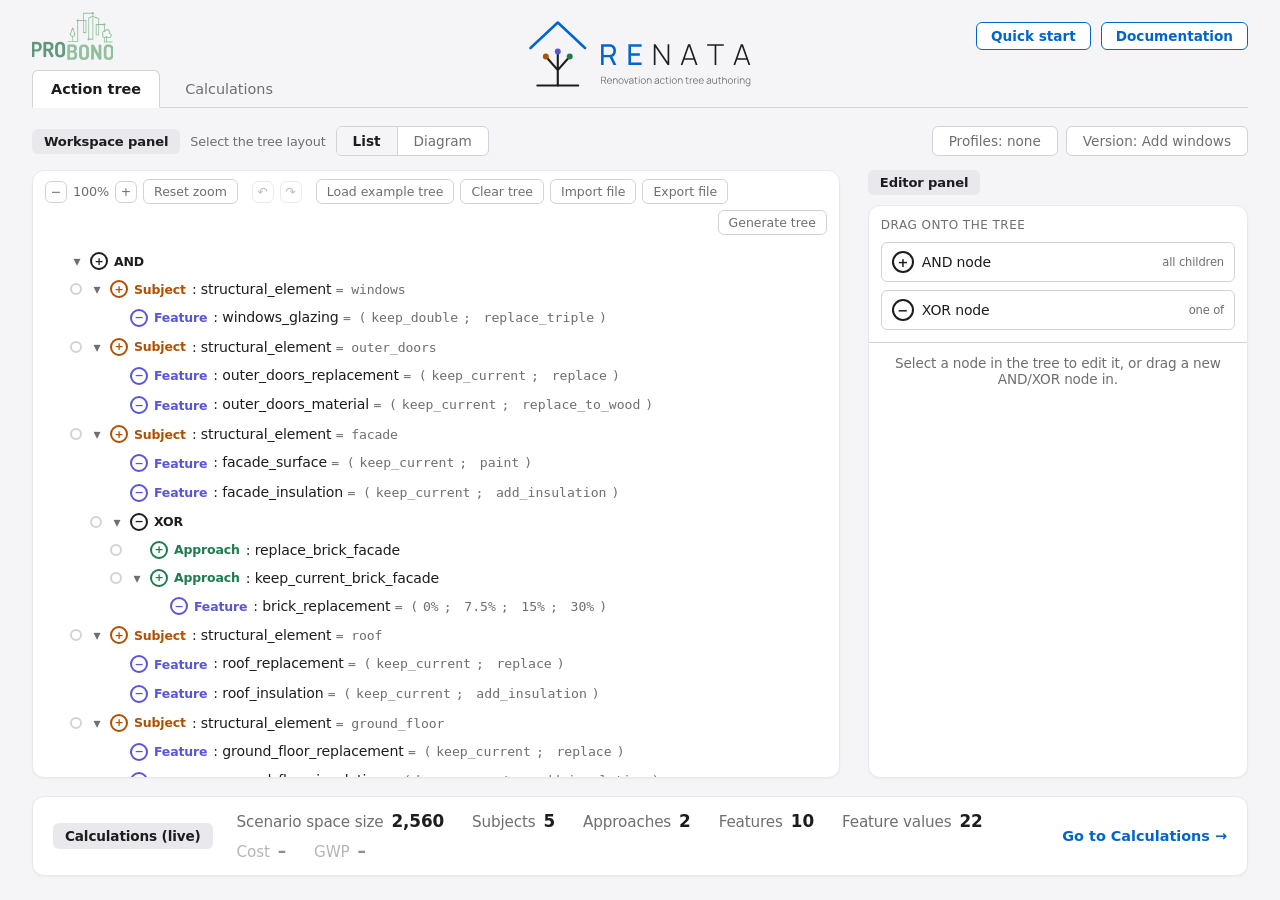
==== commit 29065b9b: "Merge branch 'main' into tutorial-basics" ====
--- a/index.html
+++ b/index.html
@@ -4,21 +4,28 @@
 <meta charset="UTF-8" />
 <meta name="viewport" content="width=device-width, initial-scale=1.0" />
 <title>RENATA – Renovation action tree authoring</title>
-<link rel="icon" type="image/svg+xml" href="resources/logo/renata-favicon.svg" />
+<link rel="icon" type="image/svg+xml" href="resources/logos/renata-favicon.svg" />
 <link rel="stylesheet" href="styles/editor.css" />
 </head>
 <body>
 
 <header class="page-header">
-	<a id="project-link" class="project-link" href="https://probono.ebosrndportal.com/"
-		title="Back to the PROBONO project dashboard">
-		<img class="project-logo" src="resources/probono-logo/probono-logo.avif" width="140" height="83"
-			alt="PROBONO project dashboard" />
+	<a class="project-link">
+		<img class="project-logo" src="resources/logos/probono-logo.avif" width="140" height="83"
+			alt="PROBONO project" />
 	</a>
 	<h1 id="page-title">
-		<img class="page-logo" src="resources/logo/renata-logo.svg" width="554" height="188"
+		<img class="page-logo" src="resources/logos/renata-logo.svg" width="554" height="188"
 			alt="RENATA – Renovation action tree authoring" />
 	</h1>
+	<div class="tutorial-start">
+		<button id="quick-start-btn" class="tutorial-btn" type="button" aria-pressed="false" data-guide="quick-start"
+			title="See what the tool does in a few minutes, step by step">Quick start</button>
+		<button id="documentation-btn" class="tutorial-btn" type="button" aria-pressed="false" data-guide="tutorial"
+			title="Look up the details: action trees, profiles, versions, files, calculations and formulas">
+			Documentation
+		</button>
+	</div>
 	<nav class="tabs" role="tablist" aria-label="Editor sections">
 		<button class="tab active" type="button" role="tab" aria-selected="true"
 			data-tab="action-tree">Action tree</button>
@@ -76,10 +83,10 @@
 						</div>
 						<div class="toolbar-group" role="group" aria-label="File">
 							<button id="load-example-btn" class="btn" type="button"
-								title="Load the example tree. It also replaces the numbers in the Calculations tab.">
+								title="Load the example tree, which also replaces the versions, profiles and numbers">
 								Load example tree</button>
 							<button id="clear-tree-btn" class="btn" type="button"
-								title="Remove the whole tree and start over. The Calculations tab starts over too.">
+								title="Remove the tree with its versions and profiles; the Calculations tab starts over too">
 								Clear tree</button>
 							<button id="import-file-btn" class="btn" type="button" data-file-action="import">
 								Import file</button>
@@ -261,7 +268,7 @@
 						</div>
 						<div class="toolbar-group" role="group" aria-label="File">
 							<button id="calc-load-example-btn" class="btn" type="button"
-								title="Load the example. It also replaces the tree in the Action tree tab.">
+								title="Load the example, which also replaces the tree, its versions and profiles">
 								Load example</button>
 							<button class="btn" type="button" data-file-action="import">Import file</button>
 							<button class="btn" type="button" data-file-action="export">Export file</button>
@@ -314,6 +321,1082 @@
 		<div id="calc-report" class="calc-report" hidden></div>
 	</section>
 
+	<section id="quick-start" class="tab-panel tutorial-panel" aria-labelledby="quick-start-title" hidden>
+		<div class="tutorial-head">
+			<h2 id="quick-start-title">Quick start</h2>
+			<button class="btn" type="button" data-guide-close>Back to the editor</button>
+		</div>
+		<div class="tutorial-body">
+			<div id="quick-start-text" class="tutorial-text quick-text">
+				<section>
+					<p class="quick-lead">See what the tool does in a few minutes.</p>
+					<div class="quick-cards">
+						<div class="quick-card">
+							<h3>Why this tool</h3>
+							<p>A building can be renovated in a great many ways. This tool lays them out, counts them
+								and compares them.</p>
+						</div>
+						<div class="quick-card">
+							<h3>Who it is for</h3>
+							<p>Architects, designers and other renovation experts, early in a project.</p>
+						</div>
+						<div class="quick-card">
+							<h3>How to start</h3>
+							<p>Start on the <strong>Action tree</strong> tab, and flip with
+								<strong>Back to the editor</strong> and <strong>Quick start</strong>.</p>
+						</div>
+					</div>
+					<p class="quick-goal">&ldquo;As a designer early in a renovation project, I want to see how many
+						ways I could renovate a building, and what they would cost.&rdquo;</p>
+				</section>
+				<section>
+					<div class="tutorial-section-head">
+						<h3>Build the tree</h3>
+						<span class="tutorial-where">Action tree tab</span>
+					</div>
+					<div class="quick-row">
+						<div>
+							<ol class="quick-steps" start="1">
+								<li><span class="quick-number">1</span><span>On the <strong>Action tree</strong> tab,
+									click <strong>Clear tree</strong>, then <strong>OK</strong>.</span></li>
+								<li><span class="quick-number">2</span><span>Drag <strong>AND node</strong> onto
+									<strong>Drop here</strong>. This is the top of your tree.</span></li>
+							</ol>
+							<p class="quick-result">Scenario space size <strong>1</strong></p>
+						</div>
+						<a href="resources/tutorial/quick-start-1.png" target="_blank" rel="noopener"
+							title="Open the image at full size">
+							<img src="resources/tutorial/quick-start-1.png" width="1228" height="656"
+								alt="The cleared tree. Clear tree is marked 1, AND node is marked 2, with an arrow to
+									Drop here." />
+						</a>
+					</div>
+					<div class="quick-row">
+						<div>
+							<ol class="quick-steps" start="3">
+								<li><span class="quick-number">3</span><span>Drag <strong>AND node</strong> onto an
+									empty part of the tree area.</span></li>
+								<li><span class="quick-number">4</span><span>Set <strong>Class</strong> to
+									<strong>Subject</strong>.</span></li>
+							</ol>
+						</div>
+						<a href="resources/tutorial/quick-start-2.png" target="_blank" rel="noopener"
+							title="Open the image at full size">
+							<img src="resources/tutorial/quick-start-2.png" width="1228" height="376"
+								alt="A new node under the root node, with an arrow from AND node marked 3. The Class
+									field is marked 4 and reads Subject." />
+						</a>
+					</div>
+					<div class="quick-row">
+						<div>
+							<ol class="quick-steps" start="5">
+								<li><span class="quick-number">5</span><span>Click <strong>Choose a subject</strong>,
+									then <strong>NovaDM</strong>.</span></li>
+								<li><span class="quick-number">6</span><span>Click
+									<strong>Architectural &rsaquo; Windows</strong>.</span></li>
+							</ol>
+						</div>
+						<a href="resources/tutorial/quick-start-3.png" target="_blank" rel="noopener"
+							title="Open the image at full size">
+							<img src="resources/tutorial/quick-start-3.png" width="604" height="417"
+								alt="The subject menu. NovaDM is marked 5, and Windows, under Architectural, is
+									marked 6." />
+						</a>
+					</div>
+					<div class="quick-row">
+						<div>
+							<ol class="quick-steps" start="7">
+								<li><span class="quick-number">7</span><span>Click <strong>&minus; XOR
+									child</strong>.</span></li>
+								<li><span class="quick-number">8</span><span>Set <strong>Class</strong> to
+									<strong>Feature</strong>.</span></li>
+								<li><span class="quick-number">9</span><span>In <strong>Label</strong>, type
+									<code>glazing</code>.</span></li>
+								<li><span class="quick-number">10</span><span>In <strong>Value / options</strong>, type
+									<code>keep_double; replace_triple</code>.</span></li>
+							</ol>
+							<p class="quick-result">Scenario space size <strong>2</strong></p>
+						</div>
+						<a href="resources/tutorial/quick-start-4.png" target="_blank" rel="noopener"
+							title="Open the image at full size">
+							<img src="resources/tutorial/quick-start-4.png" width="422" height="334"
+								alt="The editor panel. XOR child is marked 7, Class 8, Label 9 and Value / options
+									10." />
+						</a>
+					</div>
+					<div class="quick-row">
+						<div>
+							<ol class="quick-steps" start="11">
+								<li><span class="quick-number">11</span><span>Do steps 3 to 10 again for
+									<strong>Individual &rsaquo; Solar shading</strong>, with the label
+									<code>shading</code> and the options <code>none; awnings; shutters</code>.
+									</span></li>
+							</ol>
+							<p class="quick-result">Scenario space size <strong>6</strong></p>
+							<p class="quick-note">2 ways &times; 3 ways = 6 possible renovations.</p>
+						</div>
+						<a href="resources/tutorial/quick-start-5.png" target="_blank" rel="noopener"
+							title="Open the image at full size">
+							<img src="resources/tutorial/quick-start-5.png" width="1228" height="656"
+								alt="The finished tree with two subjects. The new subject is marked 11, and the
+									scenario space size at the bottom reads 6." />
+						</a>
+					</div>
+				</section>
+				<section>
+					<div class="tutorial-section-head">
+						<h3>Watch the scenario space</h3>
+						<span class="tutorial-where">Action tree tab</span>
+					</div>
+					<div class="quick-row">
+						<div>
+							<ol class="quick-steps" start="12">
+								<li><span class="quick-number">12</span><span>Click the chip <code>shutters</code>:
+									green, every scenario has it. <span class="quick-result">Scenario space size
+									<strong>2</strong></span></span></li>
+								<li><span class="quick-number">13</span><span>Click it again: red, no scenario has it.
+									<span class="quick-result">Scenario space size <strong>4</strong></span></span></li>
+								<li><span class="quick-number">14</span><span>Click it again to open it.
+									<span class="quick-result">Scenario space size <strong>6</strong></span></span></li>
+							</ol>
+						</div>
+						<a href="resources/tutorial/quick-start-6.png" target="_blank" rel="noopener"
+							title="Open the image at full size">
+							<img src="resources/tutorial/quick-start-6.png" width="612" height="175"
+								alt="The tree with the chip shutters marked 12, green." />
+						</a>
+					</div>
+				</section>
+				<section>
+					<div class="tutorial-section-head">
+						<h3>Add numbers, read the KPIs</h3>
+						<span class="tutorial-where">Calculations tab</span>
+					</div>
+					<div class="quick-row">
+						<div>
+							<ol class="quick-steps" start="15">
+								<li><span class="quick-number">15</span><span>Click <strong>Go to Calculations
+									&rarr;</strong> in the bottom bar, then the box <code>glazing</code>.</span></li>
+								<li><span class="quick-number">16</span><span>In the row <code>replace_triple</code>,
+									type <code>52000</code> and <code>3900</code>.</span></li>
+							</ol>
+							<p class="quick-note">These numbers are made up.</p>
+						</div>
+						<a href="resources/tutorial/quick-start-7.png" target="_blank" rel="noopener"
+							title="Open the image at full size">
+							<img src="resources/tutorial/quick-start-7.png" width="1228" height="467"
+								alt="The Calculations tab. The box glazing is marked 15, and the row replace_triple in
+									the editor panel is marked 16." />
+						</a>
+					</div>
+					<div class="quick-row">
+						<div>
+							<ol class="quick-steps" start="17">
+								<li><span class="quick-number">17</span><span>Click the box
+									<code>shading</code>.</span></li>
+								<li><span class="quick-number">18</span><span>Type <code>18000</code> and
+									<code>900</code> for <code>awnings</code>, and <code>30000</code> and
+									<code>1500</code> for <code>shutters</code>.</span></li>
+							</ol>
+						</div>
+						<a href="resources/tutorial/quick-start-8.png" target="_blank" rel="noopener"
+							title="Open the image at full size">
+							<img src="resources/tutorial/quick-start-8.png" width="1228" height="467"
+								alt="The box shading is marked 17, and its table of numbers is marked 18." />
+						</a>
+					</div>
+					<div class="quick-row">
+						<div>
+							<ol class="quick-steps" start="19">
+								<li><span class="quick-number">19</span><span>In the boxes, pick
+									<code>replace_triple</code> and <code>shutters</code>.</span></li>
+							</ol>
+							<p class="quick-result">cost <strong>82,000 DKK</strong></p>
+							<p class="quick-result">gwp <strong>5,400 kg CO&#8322;e</strong></p>
+						</div>
+						<a href="resources/tutorial/quick-start-9.png" target="_blank" rel="noopener"
+							title="Open the image at full size">
+							<img src="resources/tutorial/quick-start-9.png" width="820" height="342"
+								alt="The two option pickers, the first marked 19, and the calculated values cost and
+									gwp with their new numbers." />
+						</a>
+					</div>
+					<div class="quick-row">
+						<div>
+							<ol class="quick-steps" start="20">
+								<li><span class="quick-number">20</span><span>Click <strong>Full scenario
+									space</strong>.</span></li>
+							</ol>
+							<p class="quick-note">The report compares all 6 renovations.</p>
+							<p class="quick-result">Mean Cost <strong>42,000 DKK</strong></p>
+							<p class="quick-result">Mean GWP <strong>2,750 kg CO&#8322;e</strong></p>
+						</div>
+						<a href="resources/tutorial/quick-start-10.png" target="_blank" rel="noopener"
+							title="Open the image at full size">
+							<img src="resources/tutorial/quick-start-10.png" width="872" height="492"
+								alt="The report. Full scenario space is marked 20, and the means on the two KPI cards
+									are framed." />
+						</a>
+					</div>
+					<div class="quick-row">
+						<div>
+							<ol class="quick-steps" start="21">
+								<li><span class="quick-number">21</span><span>Click the <strong>Action tree</strong>
+									tab. The bottom bar now shows the KPIs too.</span></li>
+							</ol>
+						</div>
+						<a href="resources/tutorial/quick-start-11.png" target="_blank" rel="noopener"
+							title="Open the image at full size">
+							<img src="resources/tutorial/quick-start-11.png" width="1228" height="108"
+								alt="The bottom bar, with Exact mean, Cost and GWP marked 21." />
+						</a>
+					</div>
+				</section>
+				<section>
+					<div class="tutorial-section-head">
+						<h3>Keep your work</h3>
+						<span class="tutorial-where">Action tree tab</span>
+					</div>
+					<div class="quick-row">
+						<div>
+							<ol class="quick-steps" start="22">
+								<li><span class="quick-number">22</span><span>Click
+									<strong>Version: Initial version &middot; unsaved</strong>.</span></li>
+								<li><span class="quick-number">23</span><span>Click <strong>Save as new version</strong>
+									and type a name. The comment can stay empty.</span></li>
+							</ol>
+							<p class="quick-note">The version is now saved in this page.</p>
+						</div>
+						<a href="resources/tutorial/quick-start-12.png" target="_blank" rel="noopener"
+							title="Open the image at full size">
+							<img src="resources/tutorial/quick-start-12.png" width="524" height="509"
+								alt="The version history. The Version pill is marked 22 and Save as new version is
+									marked 23." />
+						</a>
+					</div>
+					<div class="quick-row">
+						<div>
+							<ol class="quick-steps" start="24">
+								<li><span class="quick-number">24</span><span>Click <strong>Export file</strong> and
+									save the file. Only a file keeps your work after you close the page.</span></li>
+								<li><span class="quick-number">25</span><span>Click <strong>Load example tree</strong>,
+									then <strong>OK</strong>, to explore a bigger tree.
+									<span class="quick-result">Scenario space size <strong>2,560</strong></span>
+									</span></li>
+							</ol>
+						</div>
+						<a href="resources/tutorial/quick-start-13.png" target="_blank" rel="noopener"
+							title="Open the image at full size">
+							<img src="resources/tutorial/quick-start-13.png" width="818" height="72"
+								alt="The toolbar, with Export file marked 24 and Load example tree marked 25." />
+						</a>
+					</div>
+					<p>
+						That's the tool. Every detail is in the
+						<a id="quick-start-to-documentation" href="#tutorial">Documentation</a>.
+					</p>
+				</section>
+			</div>
+		</div>
+	</section>
+
+	<section id="tutorial" class="tab-panel tutorial-panel" aria-labelledby="tutorial-title" hidden>
+		<div class="tutorial-head">
+			<h2 id="tutorial-title">Documentation</h2>
+			<div class="tutorial-search">
+				<input id="tutorial-search" type="search" placeholder="Search the documentation"
+					aria-label="Search the documentation"
+					title="Type a word to find it; Enter goes to the next match, Shift+Enter back" />
+				<span id="tutorial-search-count" class="tutorial-search-count" aria-live="polite"></span>
+			</div>
+			<button class="btn" type="button" data-guide-close>Back to the editor</button>
+		</div>
+		<div class="tutorial-body">
+			<nav class="tutorial-contents" aria-label="Contents">
+				<p id="tutorial-basics-label" class="tutorial-contents-label">Basics</p>
+				<ol aria-labelledby="tutorial-basics-label">
+					<li><a href="#tutorial-purpose">What the tool is for</a></li>
+					<li><a href="#tutorial-tips">Tips</a></li>
+					<li><a href="#tutorial-glossary">Glossary</a></li>
+				</ol>
+				<p id="tutorial-topics-label" class="tutorial-contents-label">Topics</p>
+				<ol aria-labelledby="tutorial-topics-label">
+					<li><a href="#tutorial-action-trees">Action trees</a></li>
+					<li><a href="#tutorial-starting">Starting a tree</a></li>
+					<li><a href="#tutorial-editing">Editing</a></li>
+					<li><a href="#tutorial-profiles">Profiles</a></li>
+					<li><a href="#tutorial-versions">Versions</a></li>
+					<li><a href="#tutorial-files">Files</a></li>
+					<li><a href="#tutorial-calculations">The Calculations tab</a></li>
+					<li><a href="#tutorial-formulas">Formulas (for super users)</a></li>
+				</ol>
+			</nav>
+			<div id="tutorial-text" class="tutorial-text">
+				<section id="tutorial-purpose">
+					<h3>What the tool is for</h3>
+					<p>
+						Renovating a building means choosing between a great many options. This tool builds on the
+						<strong>Renovation Domain Model (NovaDM)</strong>, a formal modelling framework for supporting
+						renovation design and decision-making [<a href="#tutorial-ref-1">1</a>]. NovaDM defines six
+						core concepts (they are also in the <a href="#tutorial-glossary">Glossary</a>):
+					</p>
+					<ul>
+						<li><strong>Subject:</strong> a physical building element being targeted for intervention
+							(e.g. Facade, Roof, Windows).</li>
+						<li><strong>Approach:</strong> a renovation strategy applied to a given subject (e.g.
+							Maintain, Refurbish, Replace).</li>
+						<li><strong>Feature:</strong> a parameter of the subject being targeted (e.g. Insulation
+							Thickness, Glazing Type).</li>
+					</ul>
+					<p>Collectively, subjects, approaches and features are <em>aspects</em> of an action.</p>
+					<ul>
+						<li><strong>Action:</strong> a particular renovation intervention with respect to a subject,
+							approach and feature, e.g. &ldquo;replacing (approach) the opening mechanism (feature)
+							of a door (subject) with a hinged mechanism (feature value)&rdquo;.</li>
+						<li><strong>Alternative:</strong> a set of mutually exclusive actions for the same subject
+							(i.e. alternative design choices for a given subject).</li>
+						<li><strong>Scenario:</strong> a set of mutually consistent actions.</li>
+					</ul>
+					<figure class="tutorial-figure">
+						<a href="resources/tutorial/novadm-concepts.svg" target="_blank" rel="noopener"
+							title="Open the image at full size">
+							<img src="resources/tutorial/novadm-concepts.svg" width="420" height="501"
+								alt="UML diagram: a scenario is made of alternatives; an alternative can choose
+									from one or more actions and a scenario selects one of them; an action has a
+									subject, features and approaches, which are all aspects." />
+						</a>
+						<figcaption><strong>Figure 1:</strong> The six major concepts in NovaDM and their
+							relationships, as a UML diagram. Redrawn from [<a href="#tutorial-ref-1">1</a>].
+						</figcaption>
+					</figure>
+					<p>
+						In this editor, the scenarios are described by an <a href="#tutorial-action-trees">action
+						tree</a>. All the scenarios together are the <strong>scenario space</strong>. Because the
+						choices multiply, it grows very fast: a handful of subjects gives thousands of scenarios,
+						and a real building easily more than 10<sup>34</sup>.
+					</p>
+					<p>The editor has two tabs:</p>
+					<ul>
+						<li><strong>Action tree</strong>: build the tree of choices, mark choices that must always
+							or never be made (<a href="#tutorial-profiles">profiles</a>) and keep
+							<a href="#tutorial-versions">versions</a> of your work;</li>
+						<li><strong>Calculations</strong>: give the options numbers, such as a price and its
+							CO&#8322;, and see what they add up to over many scenarios
+							(<a href="#tutorial-calculations">The Calculations tab</a>).</li>
+					</ul>
+					<p>
+						Everything runs in your browser; nothing is sent anywhere, and nothing is saved by itself.
+						Your work is kept only when you save it with <strong>Export file</strong>
+						(<a href="#tutorial-files">Files</a>).
+					</p>
+					<div class="tutorial-try">
+						<h4>Try it</h4>
+						<ol>
+							<li>Click <strong>Back to the editor</strong>. The editor opens with an example, a small
+								house with five subjects (windows, outer doors, facade, roof and ground floor), and
+								<strong>Load example tree</strong> brings it back at any time.</li>
+							<li>Look at the bar at the bottom, <strong>Calculations (live)</strong>:
+								<strong>Scenario space size</strong> reads 2,560. These five subjects can be
+								renovated in 2,560 different ways.</li>
+						</ol>
+					</div>
+					<div class="tutorial-references">
+						<h4>References</h4>
+						<ol>
+							<li id="tutorial-ref-1">C. Schultz and A. Kamari, &ldquo;Exploring the renovation design
+								space: A new iterative approach based on scenario distance metrics and resampling
+								strategies,&rdquo; <em>Building Simulation</em>, vol. 18, pp. 1515&ndash;1542, 2025.
+								<a href="https://doi.org/10.1007/s12273-025-1267-1" target="_blank"
+									rel="noopener noreferrer">doi:10.1007/s12273-025-1267-1</a></li>
+						</ol>
+					</div>
+				</section>
+				<section id="tutorial-tips">
+					<h3>Tips</h3>
+					<ul>
+						<li><strong>Tooltips:</strong> rest the pointer on a button, pill, label or box for about a
+							second to see what it does.</li>
+						<li><strong>Keyboard:</strong> Ctrl+Z undoes and Ctrl+Y redoes. Esc closes an open list, menu
+							or panel.</li>
+						<li><strong>More on screen:</strong> Ctrl and minus makes the whole page smaller, Ctrl and
+							plus larger, and Ctrl+0 resets it.</li>
+						<li><strong>Search:</strong> type in <strong>Search the documentation</strong> at the top
+							of this page, or press Ctrl+F to use the browser's own search.</li>
+						<li><strong>Save often:</strong> nothing is saved by itself, so use <strong>Export
+							file</strong> before closing or reloading the page. If you forget, the browser asks
+							before it leaves the page.</li>
+						<li><strong>Large trees:</strong> fold the parts you aren't working on, or use the
+							Diagram layout, which opens zoomed to fit the whole tree.</li>
+					</ul>
+				</section>
+				<section id="tutorial-glossary">
+					<h3>Glossary</h3>
+					<dl class="tutorial-glossary">
+						<dt>Action</dt>
+						<dd>A particular renovation intervention with respect to a subject, approach and feature,
+							e.g. &ldquo;replacing (approach) the opening mechanism (feature) of a door (subject)
+							with a hinged mechanism (feature value)&rdquo;.</dd>
+						<dt>Action tree</dt>
+						<dd>The data structure that represents a set of scenarios: a tree of AND and XOR
+							nodes.</dd>
+						<dt>Alternative</dt>
+						<dd>A set of mutually exclusive actions for the same subject (i.e. alternative design
+							choices for a given subject).</dd>
+						<dt>AND node (+)</dt>
+						<dd>A node whose children are all part of the scenario.</dd>
+						<dt>Approach</dt>
+						<dd>A renovation strategy applied to a given subject (e.g. Maintain, Refurbish,
+							Replace).</dd>
+						<dt>Aspect</dt>
+						<dd>Subjects, approaches and features, collectively: the aspects of an action.</dd>
+						<dt>Attribute</dt>
+						<dd>A kind of number an option can have, such as a price or CO&#8322;.</dd>
+						<dt>Calculated value</dt>
+						<dd>A value worked out by a formula from the numbers.</dd>
+						<dt>Child, parent</dt>
+						<dd>The nodes directly below a node are its children; it is their parent.</dd>
+						<dt>Constant</dt>
+						<dd>A calculated value whose formula is a single number, such as an area.</dd>
+						<dt>Feature</dt>
+						<dd>A parameter of the subject being targeted (e.g. Insulation Thickness, Glazing Type).
+							In this editor, a Feature node has a choice of options.</dd>
+						<dt>KPI</dt>
+						<dd>Key performance indicator: a calculated value used to compare scenarios, such as
+							Cost or GWP (global warming potential, in CO&#8322; equivalents).</dd>
+						<dt>Mark (always / never)</dt>
+						<dd>A choice that every scenario must make (always) or no scenario may make (never).</dd>
+						<dt>n/a</dt>
+						<dd>Not available: a value that can't be worked out in a scenario.</dd>
+						<dt>Node</dt>
+						<dd>One part of an action tree: one line in the List layout, one name with its lines in the
+							Diagram layout. A node is AND or XOR, and can have a class, a label and options.</dd>
+						<dt>Option</dt>
+						<dd>One of the choices of a node, such as <code>keep_current</code> or
+							<code>replace</code>.</dd>
+						<dt>Profile</dt>
+						<dd>A named set of always/never marks.</dd>
+						<dt>Root node</dt>
+						<dd>The node at the top of the tree.</dd>
+						<dt>Sample</dt>
+						<dd>Scenarios picked at random, every scenario equally likely, to estimate the KPIs.</dd>
+						<dt>Scenario</dt>
+						<dd>A set of mutually consistent actions.</dd>
+						<dt>Scenario space</dt>
+						<dd>All possible scenarios; its size is shown in the bottom bar.</dd>
+						<dt>Subject</dt>
+						<dd>A physical building element being targeted for intervention (e.g. Facade, Roof,
+							Windows).</dd>
+						<dt>Version</dt>
+						<dd>A saved snapshot of the tree, its profiles and its numbers.</dd>
+						<dt>XOR node (&minus;)</dt>
+						<dd>A node of which exactly one child is part of the scenario.</dd>
+					</dl>
+				</section>
+				<section id="tutorial-action-trees">
+					<div class="tutorial-section-head">
+						<h3>Action trees</h3>
+						<span class="tutorial-where">Action tree tab</span>
+					</div>
+					<p>
+						An action tree is made of <strong>nodes</strong>. In the editor, every line of the tree in
+						the <strong>List</strong> layout is one node (Figure 2), such as
+						<code>Feature&nbsp;: windows_glazing = (keep_double; replace_triple)</code>. In the
+						<strong>Diagram</strong> layout, every name with the lines going to it is one (Figure 3).
+						Click a node to select it: it gets a blue frame, and the editor panel on the right shows it.
+					</p>
+					<p>
+						The nodes directly below a node, indented one step in the List layout or joined to it by a
+						line in the Diagram layout, are its <strong>children</strong>, and it is their
+						<strong>parent</strong>. The node at the very top, which has no parent, is the
+						<strong>root node</strong>. In Figure 3, the Subject node
+						<code>structural_element = facade</code> has three children: two Feature nodes and an XOR
+						node. The XOR node has two children of its own.
+					</p>
+					<figure class="tutorial-figure">
+						<a href="resources/tutorial/action-tree-tab.png" target="_blank" rel="noopener"
+							title="Open the image at full size">
+							<img src="resources/tutorial/action-tree-tab.png" width="1216" height="844"
+								alt="The Action tree tab: the example tree as an indented list, one node per line, with
+									windows_glazing selected and shown in the editor panel on the right." />
+						</a>
+						<figcaption><strong>Figure 2:</strong> The Action tree tab with the example in the List
+							layout. The selected node, <code>windows_glazing</code>, has a blue frame, and the editor
+							panel on the right shows it.</figcaption>
+					</figure>
+					<figure class="tutorial-figure">
+						<a href="resources/tutorial/diagram-layout.png" target="_blank" rel="noopener"
+							title="Open the image at full size">
+							<img src="resources/tutorial/diagram-layout.png" width="928" height="658"
+								alt="The facade's part of the example in the Diagram layout: an AND root node, the
+									Subject node facade below it, and its children joined by lines." />
+						</a>
+						<figcaption><strong>Figure 3:</strong> The facade's part of the example in the Diagram
+							layout: the AND root node, the Subject node <code>facade</code> and its three children,
+							and the two Approaches below the XOR node.</figcaption>
+					</figure>
+					<p>Every node is one of two kinds:</p>
+					<ul>
+						<li><strong>AND</strong> (shown with <strong>+</strong>): <em>all</em> its children are
+							part of the scenario;</li>
+						<li><strong>XOR</strong> (shown with <strong>&minus;</strong>): <em>exactly one</em> of its
+							children is.</li>
+					</ul>
+					<p>
+						All children of one node are of the same kind. A node can also have a
+						<strong>class</strong> (Subject, Approach or Feature, each with its own colour), a
+						<strong>label</strong> and one or more <strong>options</strong>. A node with several
+						options takes exactly one of them in each scenario, for example
+						<code>windows_glazing = (keep_double; replace_triple)</code>.
+					</p>
+					<p>
+						The <strong>scenario space size</strong> follows from the tree: the children of an AND
+						multiply, the children of an XOR add up, and a node's options multiply again. In the
+						example, the facade has two features with two options each, and an XOR between replacing
+						the brick facade (1 way) and keeping it with 0%, 7.5%, 15% or 30% of the bricks replaced
+						(4 ways): 2 &times; 2 &times; (1 + 4) = 20 ways to renovate the facade. Very large sizes
+						are shown as, for example, 2.35 &times; 10^23.
+					</p>
+					<p>
+						The tree can be shown in two <strong>layouts</strong>, under <strong>Select the tree
+						layout</strong>: <strong>List</strong>, an indented list like folders on a computer, and
+						<strong>Diagram</strong>, boxes joined by lines. Both show the same tree. The small
+						triangle in front of a node folds its children away and back. The zoom buttons
+						(<strong>&minus;</strong>, <strong>+</strong>, <strong>Reset zoom</strong>) change the size.
+					</p>
+					<p>
+						The bottom bar counts the tree's <strong>Subjects</strong>, <strong>Approaches</strong>,
+						<strong>Features</strong> and <strong>Feature values</strong> (all the options of all
+						Feature nodes added up).
+					</p>
+					<div class="tutorial-try">
+						<h4>Try it</h4>
+						<ol>
+							<li>Next to <strong>Select the tree layout</strong>, click <strong>Diagram</strong>,
+								then <strong>List</strong> again.</li>
+							<li>Click the triangle in front of <code>Subject&nbsp;: structural_element = facade</code> to
+								fold it, and again to unfold it.</li>
+							<li>Find the XOR node under the facade. Its two children are Approaches, so each
+								scenario either replaces the brick facade or keeps it.</li>
+						</ol>
+					</div>
+				</section>
+				<section id="tutorial-starting">
+					<div class="tutorial-section-head">
+						<h3>Starting a tree</h3>
+						<span class="tutorial-where">Action tree tab</span>
+					</div>
+					<p>An empty tree shows the three ways to start:</p>
+					<ol>
+						<li><strong>Drag a node.</strong> Drag <strong>AND node</strong> or <strong>XOR
+							node</strong> from <strong>Drag onto the tree</strong> in the editor panel onto the
+							empty tree. It becomes the <strong>root node</strong>, the node at the top. A full
+							tree has an AND root node; an XOR root node lets you explore one part on its own.</li>
+						<li><strong>Start from a file.</strong> <strong>Load example tree</strong> opens the example
+							again. <strong>Import file</strong> opens a <code>.json</code> file: one you saved,
+							or one from the <code>examples</code> folder (<a href="#tutorial-files">Files</a>).</li>
+						<li><strong>Generate a tree.</strong> Pick subjects from a checklist and get one Subject
+							node for each in one go.</li>
+					</ol>
+					<p>
+						<strong>Generate tree</strong> opens a panel with a <strong>Subject list</strong> switch and
+						the renovation depth. The two subject lists are the <strong>Danish Energy Agency</strong>'s
+						renovation measures [<a href="#tutorial-ref-2">2</a>] and the 32 renovation alternatives of
+						the <strong>NovaDM</strong> paper [<a href="#tutorial-ref-3">3</a>, Tables 1 and 2].
+						The depth, <strong>Minor</strong>, <strong>Moderate</strong>, <strong>Deep</strong> or
+						<strong>Whole building</strong>, decides which subjects can be ticked: each depth also
+						allows the subjects of the depths before it. <strong>Select all</strong> and
+						<strong>Clear</strong> tick or untick every subject the depth allows. The panel's own <strong>Generate
+						tree</strong> button replaces the tree with an AND root node holding one Subject node per
+						ticked subject; your profiles and versions stay, and you can undo it.
+					</p>
+					<p>
+						<strong>Clear tree</strong> removes the whole tree with its versions and profiles, and the
+						Calculations tab starts over too. Load example tree, Clear tree and Import file ask first when you would lose work.
+					</p>
+					<div class="tutorial-try">
+						<h4>Try it</h4>
+						<ol>
+							<li>Click <strong>Generate tree</strong> at the right of the tree's toolbar.</li>
+							<li>Choose <strong>Moderate</strong>, tick three subjects and click the panel's
+								<strong>Generate tree</strong>.</li>
+							<li>Click the undo button (&#8630;) in the toolbar to get the example back.</li>
+						</ol>
+					</div>
+					<div class="tutorial-references">
+						<h4>References</h4>
+						<ol start="2">
+							<li id="tutorial-ref-2">Danish Energy Agency, &ldquo;Spar energi med boligens
+								energim&aelig;rke,&rdquo; sparenergi.dk.
+								<a href="https://sparenergi.dk/privat/spar-energi-med-boligens-energimaerke"
+									target="_blank" rel="noopener noreferrer">
+									sparenergi.dk/privat/spar-energi-med-boligens-energimaerke</a>,
+								accessed 4 November 2026.</li>
+							<li id="tutorial-ref-3">A. Kamari, C. Schultz and P. H. Kirkegaard, &ldquo;Constraint-based
+								renovation design support through the renovation domain model,&rdquo; <em>Automation
+								in Construction</em>, vol. 104, pp. 265&ndash;280, 2019.
+								<a href="https://doi.org/10.1016/j.autcon.2019.04.023" target="_blank"
+									rel="noopener noreferrer">doi:10.1016/j.autcon.2019.04.023</a></li>
+						</ol>
+					</div>
+				</section>
+				<section id="tutorial-editing">
+					<div class="tutorial-section-head">
+						<h3>Editing</h3>
+						<span class="tutorial-where">Action tree tab</span>
+					</div>
+					<p>
+						Click a node to select it. The editor panel on the right then shows its
+						<strong>Kind</strong> (AND or XOR), its <strong>Class</strong>, its <strong>Label</strong>
+						and its <strong>Value / options</strong>. Separate several options with a semicolon:
+						<code>keep_current; replace</code>.
+					</p>
+					<p>
+						A <strong>Subject</strong> node is picked from a menu instead (category &rsaquo; subject),
+						with the same Subject list switch as Generate tree at its top. Its last entry,
+						<strong>+ Custom subject</strong>, lets you type your own label and value.
+					</p>
+					<ul>
+						<li><strong>Add a child:</strong> <strong>+ AND child</strong> or <strong>&minus; XOR
+							child</strong> in the editor panel, or drag AND node or XOR node from the editor
+							panel onto a node.</li>
+						<li><strong>Move a node:</strong> drag it onto its new parent; it becomes that node's last
+							child. Dropped on an empty part of the tree area, it goes to the end of the top level. A
+							short red flash means the move isn't allowed, for example an AND among XOR
+							siblings.</li>
+						<li><strong>Delete a node:</strong> click the red trash icon on the selected node, or the
+							delete button in the editor panel. Its children go with it.</li>
+						<li><strong>Rename:</strong> when you change a label or an option, its numbers in the
+							Calculations tab move with it, and in most cases so do the formulas that use the label
+							(<a href="#tutorial-formulas">Formulas</a>).</li>
+						<li><strong>Undo and redo:</strong> the arrow buttons (&#8630; &#8631;) in the toolbar, or
+							Ctrl+Z and Ctrl+Y. They cover every change: the tree, profiles, versions and the
+							numbers, up to 100 steps.</li>
+					</ul>
+					<div class="tutorial-try">
+						<h4>Try it</h4>
+						<ol>
+							<li>Click the node <code>Feature&nbsp;: windows_glazing</code>.</li>
+							<li>In <strong>Value / options</strong>, add <code>; replace_double</code> at the end.
+								The scenario space size grows from 2,560 to 3,840.</li>
+							<li>Click outside the field, then click undo (&#8630;).</li>
+						</ol>
+					</div>
+				</section>
+				<section id="tutorial-profiles">
+					<div class="tutorial-section-head">
+						<h3>Profiles</h3>
+						<span class="tutorial-where">Action tree tab</span>
+					</div>
+					<p>
+						Often some choices are already made: the roof must be insulated, or the doors may not be
+						replaced. You mark such choices as <strong>always</strong> or <strong>never</strong>:
+					</p>
+					<ul>
+						<li>a node with at most one option has a small <strong>dot</strong> in front of it;</li>
+						<li>a node with several options has a <strong>chip</strong> per option instead.</li>
+					</ul>
+					<table class="tutorial-table tutorial-marks">
+						<thead>
+							<tr><th></th><th>Open</th><th>Always</th><th>Never</th></tr>
+						</thead>
+						<tbody>
+							<tr>
+								<th scope="row">Dot</th>
+								<td><span class="constraint-dot" role="img" aria-label="An open dot"></span></td>
+								<td><span class="constraint-dot always" role="img" aria-label="A green dot"></span></td>
+								<td><span class="constraint-dot never" role="img" aria-label="A red dot"></span></td>
+							</tr>
+							<tr>
+								<th scope="row">Chip</th>
+								<td><span class="value-chip">replace</span></td>
+								<td><span class="value-chip always">replace</span></td>
+								<td><span class="value-chip never">replace</span></td>
+							</tr>
+						</tbody>
+					</table>
+					<p>
+						Click a dot or chip to go from open (white) to <strong>always</strong> (green) to
+						<strong>never</strong> (red) and back to open. An always mark keeps only the scenarios
+						with that choice, a never mark only those without it, and the scenario space size shrinks
+						to match. A never mark under an AND leaves that part out. Marks that can't all hold, such
+						as two always marks under one XOR, give a size of 0 and the warning
+						<em>&ldquo;the applied constraints are contradictory&rdquo;</em>.
+					</p>
+					<figure class="tutorial-figure">
+						<a href="resources/tutorial/profile-marks.png" target="_blank" rel="noopener"
+							title="Open the image at full size">
+							<img src="resources/tutorial/profile-marks.png" width="600" height="584"
+								alt="The example tree with the Energy upgrade profile: the dot of replace_brick_facade
+									and four option chips are green (always), and the chip replace of roof_replacement
+									is red and struck through (never)." />
+						</a>
+						<figcaption><strong>Figure 4:</strong> The example with the profile &ldquo;Energy
+							upgrade&rdquo; loaded: a green dot (<code>replace_brick_facade</code>) and four green
+							chips mark choices that every scenario makes. One more mark is added by hand: the red
+							chip <code>replace</code> of <code>roof_replacement</code>, a choice that no scenario
+							makes.</figcaption>
+					</figure>
+					<p>
+						A <strong>profile</strong> is a named set of marks, such as &ldquo;Low budget&rdquo;. The
+						<strong>Profiles</strong> pill at the top right (&ldquo;Profiles: none&rdquo; when no profile is
+						loaded) opens the list: <strong>Save profile</strong> saves the marks on screen, a
+						profile's name loads it, its trash icon deletes it, and <strong>Clear marks / Deselect
+						profile</strong> removes every mark from the screen (saved profiles stay).
+					</p>
+					<p>
+						Profiles belong to the <a href="#tutorial-versions">version</a> on screen and are kept in
+						it at once, without making it &ldquo;unsaved&rdquo;. The Calculations tab uses the marks on screen as
+						well and shows them, but marks are set on the Action tree tab only.
+					</p>
+					<div class="tutorial-try">
+						<h4>Try it</h4>
+						<ol>
+							<li>Click the <strong>Profiles: none</strong> pill, then <strong>Energy
+								upgrade</strong>. The size drops from 2,560 to 32, and its marks are green: always.</li>
+							<li>Click <strong>Low budget</strong>. The size is now 256, and its marks are red: the
+								brick facade, doors, roof and ground floor are never replaced.</li>
+							<li>Click <strong>Clear marks / Deselect profile</strong>, then click anywhere outside
+								the list to close it.</li>
+							<li>Click the chip <code>replace</code> after <code>roof_replacement</code> twice, so it
+								turns red (never). The size halves to 1,280: the roof is never replaced.</li>
+						</ol>
+					</div>
+				</section>
+				<section id="tutorial-versions">
+					<div class="tutorial-section-head">
+						<h3>Versions</h3>
+						<span class="tutorial-where">Both tabs</span>
+					</div>
+					<p>
+						A <strong>version</strong> is a snapshot of the whole document: the tree, its profiles and
+						its numbers in the Calculations tab. Versions let you try something without losing what
+						you had, much like saving a copy of a drawing before changing it. The
+						<strong>Version</strong> pill at the top right names the version on screen and adds
+						&ldquo;&middot; unsaved&rdquo; when the tree or the numbers have changed since it was saved.
+					</p>
+					<p>
+						The pill opens the <strong>version history</strong>: a small graph, with a line from each
+						version to the one it was based on. Click a version to see its details: when it was
+						saved, its comment and what changed. Then:
+					</p>
+					<figure class="tutorial-figure">
+						<a href="resources/tutorial/version-history.png" target="_blank" rel="noopener"
+							title="Open the image at full size">
+							<img src="resources/tutorial/version-history.png" width="486" height="445"
+								alt="The version history: Initial version with an arrow to Add windows, the version on
+									screen in blue; below, Initial version's details with Open, Restore, Merge and
+									Delete." />
+						</a>
+						<figcaption><strong>Figure 5:</strong> The version history of the example. &ldquo;Add
+							windows&rdquo;, in blue, is on screen; &ldquo;Initial version&rdquo; is selected, with
+							its details and buttons below.</figcaption>
+					</figure>
+					<ul>
+						<li><strong>Save as new version</strong> saves what is on screen as a new version
+							on top of the current one, with a name and an optional comment;</li>
+						<li><strong>Update this version</strong> stores the changes in the current version. Once
+							other versions are based on it, its tree can't change any more (save a new version
+							instead), but its numbers still can;</li>
+						<li><strong>Open</strong> shows another version;</li>
+						<li><strong>Restore</strong> makes a new version with the contents of an older one;</li>
+						<li><strong>Merge</strong> brings the changes of the selected version into the current
+							one. It first shows what it would change. Where both versions changed the same thing
+							differently (a <em>conflict</em>), your current version is kept;</li>
+						<li><strong>Delete</strong> removes a version other than the current one.</li>
+					</ul>
+					<p>
+						When you save a corrected number, the editor offers to correct it in the other versions
+						that still hold the old number. Versions can't be renamed.
+					</p>
+					<div class="tutorial-try">
+						<h4>Try it</h4>
+						<ol>
+							<li>Click the <strong>Version: Add windows</strong> pill. The example has two
+								versions: &ldquo;Initial version&rdquo; and &ldquo;Add windows&rdquo;.</li>
+							<li>Click &ldquo;Initial version&rdquo; in the graph, then <strong>Open</strong>. The windows
+								are gone from the tree.</li>
+							<li>Click &ldquo;Add windows&rdquo;, then <strong>Open</strong> to get them back.</li>
+						</ol>
+					</div>
+				</section>
+				<section id="tutorial-files">
+					<div class="tutorial-section-head">
+						<h3>Files</h3>
+						<span class="tutorial-where">Both tabs</span>
+					</div>
+					<p>
+						<strong>Export file</strong> saves the whole document as a <code>.json</code> file: every
+						version with its tree, profiles and numbers. <strong>Import file</strong> opens such a
+						file and replaces what is on screen. Both buttons are on both tabs. If the version on
+						screen has unsaved changes, Export file asks first and stores them in that version. If that
+						version can't store them (<a href="#tutorial-versions">Versions</a>), it asks you to save a
+						new version first.
+					</p>
+					<p>
+						A <code>.json</code> file is plain text, so you can open it in a text editor such as
+						Notepad, change it and import it again. The editor checks the file and tells you what is
+						wrong if it can't open it. Keep a copy before editing by hand. Files from older versions
+						of the editor still open.
+					</p>
+					<p>
+						Near the top of the file, the <code>"source"</code> line says where the tree or its numbers
+						come from, for example a company or a research project. It is empty in a new file; fill it
+						in by hand, and it shows under the tree.
+					</p>
+					<p>The <code>examples</code> folder next to <code>index.html</code> holds:</p>
+					<ul>
+						<li><code>sample-tree.json</code>: the example the editor opens with;</li>
+						<li><code>sample-tree-with-u-value.json</code>: the same, with a U-value as a third KPI
+							(<a href="#tutorial-formulas">Formulas</a>);</li>
+						<li><code>k45-case.json</code> and <code>k45-full-case.json</code>: a real case, K45, in
+							one version and in all its versions;</li>
+						<li><code>full-tree.json</code>: a full NovaDM tree;</li>
+						<li><code>novadm-action-tree.json</code> and <code>version-history-test.json</code>: small
+							trees with a version history to explore.</li>
+					</ul>
+					<div class="tutorial-try">
+						<h4>Try it</h4>
+						<ol>
+							<li>Click <strong>Export file</strong> and save the file.</li>
+							<li>Open it in a text editor, find <code>"source": ""</code> and type a text between
+								the quotes, such as <code>"source": "Made-up numbers for training"</code>. Save
+								it.</li>
+							<li>Click <strong>Import file</strong> and open the file. Your text shows under the
+								tree.</li>
+						</ol>
+					</div>
+				</section>
+				<section id="tutorial-calculations">
+					<div class="tutorial-section-head">
+						<h3>The Calculations tab</h3>
+						<span class="tutorial-where">Calculations tab</span>
+					</div>
+					<p>
+						The Calculations tab puts numbers on the tree in the Action tree tab, so you can compare
+						scenarios on, for example, cost and CO&#8322;. It always follows that tree and its
+						always/never marks.
+					</p>
+					<p>
+						<strong>The graph</strong> shows one scenario. Every node with a label has a box with a
+						drop-down of its options; picking an option changes the scenario on screen. A greyed-out
+						box is not part of it. <strong>Calculated values</strong> stand to the right, with arrows
+						from everything they use. Click a box or a calculated value to edit it in the editor
+						panel; it also highlights what it uses and what uses it.
+					</p>
+					<figure class="tutorial-figure">
+						<a href="resources/tutorial/calculations-tab.png" target="_blank" rel="noopener"
+							title="Open the image at full size">
+							<img src="resources/tutorial/calculations-tab.png" width="1216" height="844"
+								alt="The Calculations tab: boxes with an option drop-down and their price and co2 on
+									the left, calculated values on the right with blue arrows into cost, and cost's
+									formula in the editor panel." />
+						</a>
+						<figcaption><strong>Figure 6:</strong> The Calculations tab with the calculated value
+							<code>cost</code> selected: the arrows show everything its formula uses, and the editor
+							panel shows the formula, the KPI box and its value in the scenario on screen.
+						</figcaption>
+					</figure>
+					<ul>
+						<li><strong>Attributes</strong> are the kinds of numbers an option can have, such as
+							<code>price</code> and <code>co2</code>. A box's table in the editor panel has a row
+							per option and a column per attribute: type the numbers there (a decimal comma or a
+							decimal point both work). <strong>+ Attribute</strong> adds an attribute, and the
+							trash icon in the <strong>Units</strong> list removes one.</li>
+						<li><strong>Units</strong>, such as DKK or kg CO&#8322;e, are labels only: changing DKK to
+							EUR converts nothing.</li>
+						<li><strong>+ Calculated value</strong> adds a value worked out by a
+							<a href="#tutorial-formulas">formula</a>. Tick <strong>KPI</strong> to make it a key
+							performance indicator, shown in the report and in the Action tree tab's bottom bar.
+							<strong>Rename</strong> asks for its name in formulas, then for the name shown in
+							the report. A value whose formula is a single number is marked
+							<em>constant</em>. The trash icon on its box deletes it.</li>
+					</ul>
+					<p>
+						<strong>Explore the scenario space</strong>, below the graph, works out the KPIs for many
+						scenarios at once. Under <strong>Sample</strong>, choose <strong>30 scenarios</strong>,
+						<strong>Full scenario space</strong> (every scenario, up to 3,000) or your own number. The
+						<strong>report</strong> then shows a card per KPI, with its mean, minimum, median, maximum
+						and standard deviation and a chart of how the values are spread, and a table of the
+						scenarios, 100 per page. Click the <strong>#</strong> heading or a KPI's heading to sort,
+						and a scenario's number to show it in the graph. The &times; closes the report.
+					</p>
+					<p>
+						The report can be saved: <strong>Export table as CSV</strong> for a spreadsheet,
+						<strong>PNG</strong> on each card for an image, and <strong>Save report as PDF</strong>
+						(in the print dialog, choose &ldquo;Save as PDF&rdquo;).
+					</p>
+					<figure class="tutorial-figure">
+						<a href="resources/tutorial/report.png" target="_blank" rel="noopener"
+							title="Open the image at full size">
+							<img src="resources/tutorial/report.png" width="822" height="358"
+								alt="Two KPI cards, Cost and GWP, each with its mean, min, median, max, standard
+									deviation and a bar chart of the values." />
+						</a>
+						<figcaption><strong>Figure 7:</strong> The report's KPI cards after a sample of 30
+							scenarios. The line in each chart marks the mean.</figcaption>
+					</figure>
+					<p>
+						Back on the Action tree tab, the bottom bar shows each KPI's mean over the sample:
+						<strong>Estimated</strong> after a random sample, <strong>Exact mean</strong> after the
+						full scenario space, and &ldquo;&ndash;&rdquo; before any sample. It follows every change to the tree.
+						The numbers belong to the <a href="#tutorial-versions">version</a> on screen.
+					</p>
+					<div class="tutorial-try">
+						<h4>Try it</h4>
+						<ol>
+							<li>Open the <strong>Calculations</strong> tab.</li>
+							<li>In the box <code>roof_insulation</code>, pick <code>add_insulation</code>. The
+								calculated value <code>cost</code> goes up by 36,000 DKK.</li>
+							<li>Under <strong>Explore the scenario space</strong>, click <strong>30
+								scenarios</strong>. The report opens below the graph.</li>
+							<li>Go back to the Action tree tab: the bottom bar now shows
+								<strong>Cost</strong> and <strong>GWP</strong> as estimates.</li>
+						</ol>
+					</div>
+				</section>
+				<section id="tutorial-formulas">
+					<div class="tutorial-section-head">
+						<h3>Formulas (for super users)</h3>
+						<span class="tutorial-where">Calculations tab</span>
+					</div>
+					<p>
+						Feel free to experiment: if a formula goes wrong, undo (&#8630;) and redo (&#8631;) in the
+						toolbar bring back what you had.
+					</p>
+					<p>
+						A calculated value is worked out by its formula, typed in the editor panel. The value is
+						worked out again on every keystroke; an error shows in red under the formula, and notes in
+						grey. A formula combines three kinds of names:
+					</p>
+					<ul>
+						<li>a <strong>label</strong> of a node in the tree, which stands for the option chosen in
+							the scenario;</li>
+						<li>an <strong>attribute</strong>, such as <code>price</code>;</li>
+						<li>another <strong>calculated value</strong>, by its name.</li>
+					</ul>
+					<h4>What you can write</h4>
+					<table class="tutorial-table">
+						<thead>
+							<tr><th>You write</th><th>It means</th><th>Example</th></tr>
+						</thead>
+						<tbody>
+							<tr><td>a number</td><td>that number</td><td><code>450</code></td></tr>
+							<tr><td><code>+ - * /</code> and <code>( )</code></td><td>arithmetic</td>
+								<td><code>(a + b) * 2</code></td></tr>
+							<tr><td>a calculated value's name</td><td>its value</td>
+								<td><code>facade_area</code></td></tr>
+							<tr><td>a label</td><td>the option chosen for it, read as a number where it can be
+								(<code>7.5%</code> is 0.075)</td><td><code>brick_replacement</code></td></tr>
+							<tr><td><code>label.attribute</code></td><td>that label's number for the chosen
+								option</td><td><code>roof_insulation.price</code></td></tr>
+							<tr><td><code>total(attribute)</code></td><td>the attribute added up over every node in
+								the scenario</td><td><code>total(price)</code></td></tr>
+							<tr><td><code>selected(label)</code></td><td>true when a node with that label is in the
+								scenario</td><td><code>selected(brick_replacement)</code></td></tr>
+							<tr><td><code>'text'</code></td><td>a text, to compare with an option</td>
+								<td><code>roof_replacement = 'replace'</code></td></tr>
+							<tr><td><code>=</code> <code>&lt;</code> <code>&gt;</code></td><td>a comparison: equal,
+								less than, greater than</td><td><code>facade_area &gt; 400</code></td></tr>
+							<tr><td><code>if &hellip; then &hellip; else &hellip;</code></td><td>a choice</td>
+								<td><code>if selected(x) then 1 else 0</code></td></tr>
+							<tr><td><code>-</code> in front</td><td>minus</td><td><code>-5</code></td></tr>
+						</tbody>
+					</table>
+					<p>
+						Multiplication and division go before addition and subtraction, and comparisons come
+						last; use brackets when in doubt. Keywords (<code>if</code>, <code>then</code>,
+						<code>else</code>, <code>total</code>, <code>selected</code>) can be written in any case;
+						names must match exactly.
+					</p>
+					<h4>The example's formulas</h4>
+					<pre>facade_area            = 450
+brick_replacement_cost = if selected(brick_replacement)
+                         then brick_replacement * facade_area * 180
+                         else 0
+cost (KPI, DKK)        = total(price) + brick_replacement_cost
+gwp (KPI, kg CO&#8322;e)     = total(co2) + brick_replacement_co2</pre>
+					<p>
+						<code>brick_replacement</code> sits under an XOR, so it isn't in every scenario. That is
+						why its cost is guarded with <code>selected(&hellip;)</code>: without the guard, the cost
+						would be n/a in the scenarios that replace the whole facade.
+					</p>
+					<h4>When something is missing: n/a</h4>
+					<p>
+						A value is <strong>n/a</strong> (not available) for a label that isn't in the scenario, a
+						missing number, a text used in arithmetic, or a division by zero. Arithmetic with n/a
+						gives n/a, a comparison with n/a is false, and an <code>if</code> whose condition is n/a
+						takes the <code>else</code> part. <code>total()</code> skips nodes without a number, and
+						is 0 when no node in the tree has one yet.
+					</p>
+					<p>
+						A name that is neither a calculated value nor a label in the tree is not an error: it
+						counts as not chosen, and a grey note says &ldquo;Not in the tree: &hellip;&rdquo;. So the example's
+						formulas keep working on any tree, but a misspelt label gives n/a without a red error. A
+						label you deleted from the tree also gives n/a, without the note, as its numbers are kept.
+					</p>
+					<h4>Errors</h4>
+					<p>An error shows in red, and the value, and every value that uses it, reads &ldquo;error&rdquo;:</p>
+					<ul>
+						<li>a mistake in the writing, with its position in the formula;</li>
+						<li>a loop, such as <code>a</code> using <code>b</code> while <code>b</code> uses
+							<code>a</code>;</li>
+						<li>an attribute used on its own, or an unknown attribute after a dot or in
+							<code>total()</code>;</li>
+						<li>a calculated value inside <code>selected()</code> or before a dot;</li>
+						<li>a formula too long or too deeply bracketed to work out.</li>
+					</ul>
+					<h4>Names and renaming</h4>
+					<ul>
+						<li>Names use letters from any alphabet, digits and <code>_</code>, don't start with a digit and
+							aren't keywords. No hyphens or spaces:
+							<code>U-value</code> would read as <code>U</code> minus <code>value</code>. The name
+							shown in the report, set with <strong>Rename</strong>, can be any text.</li>
+						<li>Renaming a calculated value changes it in every formula that uses it.</li>
+						<li>Renaming a label in the Action tree tab changes it in the formulas too, unless the new
+							label isn't a valid name, a calculated value has that name, or another node still uses
+							the old label. A text in quotes, such as <code>'replace'</code>, is never changed.
+							Picking another subject in the Subject menu changes no formula.</li>
+					</ul>
+					<h4>The precise rules</h4>
+					<p>For the curious, the complete grammar of a formula:</p>
+					<pre>expr    = "if" expr "then" expr "else" expr | compare
+compare = sum [ ("=" | "&lt;" | "&gt;") sum ]
+sum     = product { ("+" | "-") product }
+product = unary { ("*" | "/") unary }
+unary   = "-" unary | primary
+primary = number | text | name [ "." name ]
+        | ("total" | "selected") "(" name ")" | "(" expr ")"</pre>
+					<div class="tutorial-try">
+						<h4>Try it: a U-value as a KPI</h4>
+						<p>
+							A KPI can be anything you can write as a formula. To see one being built, open the example
+							you already know with one more KPI added: the building's U-value, which says how easily
+							heat escapes through the building. The lower, the better.
+						</p>
+						<ol>
+							<li>Click <strong>Import file</strong> and open
+								<code>examples/sample-tree-with-u-value.json</code>.</li>
+							<li>Go to the Calculations tab and leave the boxes as they are. This is the building
+								today, and <code>u_value</code> reads 1.36 W/m&sup2;K.</li>
+							<li>Click <code>wall_u</code> to read its formula in the editor panel. It works out the
+								wall's U-value, 1.49 W/m&sup2;K, and <code>u_value</code> combines the walls, roof,
+								floor and windows.</li>
+							<li>Now insulate the building: pick <code>add_insulation</code> for the facade, roof and
+								ground floor insulation, and <code>replace_triple</code> for the glazing.
+								<code>u_value</code> drops to 0.29 W/m&sup2;K.</li>
+							<li>Click <strong>30 scenarios</strong>: the U-value card shows values between those two.</li>
+						</ol>
+						<p>
+							Feel free to extend this logic by adding more envelope elements, such as the outer doors: give
+							them an area and a U-value as calculated values, and add both to the formula of
+							<code>u_value</code>. <strong>Load example</strong> takes you back to the usual example.
+						</p>
+					</div>
+				</section>
+			</div>
+		</div>
+	</section>
+
 </main>
 
 <div id="subject-menu" class="subject-menu" role="menu" aria-label="Subjects" hidden></div>
--- a/styles/editor.css
+++ b/styles/editor.css
@@ -30,6 +30,9 @@
 	--color-scale-low: #A6E3B8;
 	--color-scale-mid: #FFE69A;
 	--color-scale-high: #FDBF8E;
+
+	--color-search-match: #FFE69A;
+	--color-search-current: #FDBF8E;
 
 	--font-display: system-ui, -apple-system, 'Segoe UI', sans-serif;
 	--font-body: system-ui, -apple-system, 'Segoe UI', sans-serif;
@@ -139,6 +142,38 @@
 	}
 }
 
+.tutorial-start {
+	display: flex;
+	grid-row: 1;
+	grid-column: 3;
+	align-items: center;
+	justify-self: end;
+	gap: 10px;
+}
+
+@media (max-width: 819px) {
+	.tutorial-start {
+		grid-row: 2;
+		grid-column: 2;
+	}
+}
+
+
+.tutorial-btn {
+	padding: 5px 14px;
+	border: 1px solid var(--color-accent);
+	border-radius: var(--radius-sm);
+	background-color: var(--color-surface);
+	color: var(--color-accent);
+	font-size: 0.85rem;
+	font-weight: 600;
+}
+
+.tutorial-btn:hover,
+.tutorial-btn[aria-pressed="true"] {
+	background-color: var(--color-accent-light);
+}
+
 /* ---------- Top-level tabs ---------- */
 
 .tabs {
@@ -185,6 +220,374 @@
 	flex-direction: column;
 	min-height: 0;
 }
+
+/* ---------- Tutorial ---------- */
+
+.tutorial-panel {
+	border: 1px solid var(--color-border);
+	border-radius: var(--radius-md);
+	background-color: var(--color-surface);
+	box-shadow: var(--shadow-card);
+	overflow: hidden;
+}
+
+.tutorial-head {
+	display: flex;
+	flex-shrink: 0;
+	align-items: center;
+	justify-content: space-between;
+	gap: 16px;
+	padding: 14px 22px;
+	border-bottom: 1px solid var(--color-border-soft);
+}
+
+.tutorial-head h2 {
+	margin: 0;
+	font-size: 1.1rem;
+	font-weight: 600;
+}
+
+.tutorial-search {
+	display: flex;
+	flex: 1;
+	align-items: center;
+	justify-content: flex-end;
+	gap: 8px;
+}
+
+.tutorial-search input {
+	width: 260px;
+	min-width: 0;
+	padding: 5px 10px;
+	border: 1px solid var(--color-border);
+	border-radius: var(--radius-sm);
+	font-size: 0.85rem;
+}
+
+.tutorial-search-count {
+	min-width: 70px;
+	color: var(--color-ink-muted);
+	font-size: 0.8rem;
+	white-space: nowrap;
+}
+
+::highlight(tutorial-match) { background-color: var(--color-search-match); }
+
+::highlight(tutorial-current) { background-color: var(--color-search-current); }
+
+.tutorial-body {
+	display: flex;
+	flex: 1;
+	min-height: 0;
+}
+
+.tutorial-contents {
+	flex: 0 0 240px;
+	padding: 16px 12px 16px 22px;
+	border-right: 1px solid var(--color-border-soft);
+	overflow-y: auto;
+}
+
+.tutorial-contents-label {
+	margin: 0 0 6px;
+	color: var(--color-ink-muted);
+	font-size: 0.72rem;
+	font-weight: 600;
+	letter-spacing: 0.04em;
+	text-transform: uppercase;
+}
+
+.tutorial-contents ol {
+	margin: 0 0 16px;
+	padding: 0;
+	list-style: none;
+}
+
+.tutorial-contents a {
+	display: block;
+	padding: 5px 8px;
+	border-radius: var(--radius-sm);
+	color: var(--color-accent);
+	font-size: 0.85rem;
+	text-decoration: none;
+}
+
+.tutorial-contents a:hover { text-decoration: underline; }
+
+.tutorial-contents a.current {
+	background-color: var(--color-accent-light);
+	font-weight: 600;
+}
+
+.tutorial-text {
+	flex: 1;
+	min-width: 0;
+	padding: 6px 36px 40px;
+	overflow-y: auto;
+}
+
+.tutorial-text section {
+	max-width: 760px;
+	padding: 18px 0 14px;
+	border-bottom: 1px solid var(--color-border-soft);
+}
+
+.tutorial-text section:last-child { border-bottom: none; }
+
+.tutorial-text h3 {
+	margin: 0 0 6px;
+	font-size: 1.05rem;
+	font-weight: 600;
+}
+
+.tutorial-text p,
+.tutorial-text ul,
+.tutorial-text ol {
+	margin: 0 0 10px;
+	line-height: 1.5;
+}
+
+.tutorial-text ul,
+.tutorial-text ol {
+	padding-left: 22px;
+}
+
+.tutorial-text li { margin-bottom: 4px; }
+
+.tutorial-text h4 {
+	margin: 16px 0 6px;
+	font-size: 0.92rem;
+	font-weight: 600;
+}
+
+.tutorial-text a {
+	color: var(--color-accent);
+	text-decoration: none;
+}
+
+.tutorial-text a:hover { text-decoration: underline; }
+
+.tutorial-text code,
+.tutorial-text pre {
+	font-family: var(--font-mono);
+	font-size: 0.82rem;
+}
+
+.tutorial-text code {
+	padding: 1px 4px;
+	border-radius: 4px;
+	background-color: var(--color-bg);
+}
+
+.tutorial-text pre {
+	margin: 0 0 12px;
+	padding: 10px 14px;
+	border: 1px solid var(--color-border-soft);
+	border-radius: var(--radius-sm);
+	background-color: var(--color-bg);
+	line-height: 1.45;
+	overflow-x: auto;
+}
+
+.tutorial-try {
+	margin: 14px 0 6px;
+	padding: 4px 16px 6px;
+	border: 1px solid var(--color-border-soft);
+	border-radius: var(--radius-sm);
+	background-color: var(--color-bg);
+}
+
+.tutorial-try h4 { margin-top: 10px; }
+
+.tutorial-figure { margin: 14px 0 18px; }
+
+.tutorial-figure img,
+.quick-row img {
+	display: block;
+	width: auto;
+	max-width: 100%;
+	height: auto;
+	border: 1px solid var(--color-border-soft);
+	border-radius: var(--radius-sm);
+}
+
+.tutorial-figure img { max-height: 320px; }
+
+.quick-row img { max-height: 330px; }
+
+.tutorial-figure figcaption {
+	margin-top: 6px;
+	color: var(--color-ink-muted);
+	font-size: 0.8rem;
+	line-height: 1.45;
+}
+
+.tutorial-references {
+	margin-top: 14px;
+	color: var(--color-ink-muted);
+	font-size: 0.8rem;
+}
+
+.tutorial-references h4 { margin-top: 0; }
+
+.tutorial-try code { background-color: var(--color-surface); }
+
+.tutorial-table {
+	width: 100%;
+	margin: 0 0 12px;
+	border-collapse: collapse;
+	font-size: 0.85rem;
+}
+
+.tutorial-table th,
+.tutorial-table td {
+	padding: 6px 8px;
+	border-bottom: 1px solid var(--color-border-soft);
+	text-align: left;
+	vertical-align: top;
+}
+
+.tutorial-table th {
+	color: var(--color-ink-muted);
+	font-weight: 600;
+}
+
+.tutorial-marks { width: auto; }
+
+.tutorial-marks td { font-family: var(--font-mono); }
+
+.tutorial-marks .constraint-dot {
+	display: inline-block;
+	pointer-events: none;
+}
+
+.tutorial-glossary {
+	display: grid;
+	grid-template-columns: max-content 1fr;
+	gap: 6px 18px;
+	margin: 0 0 10px;
+	line-height: 1.5;
+}
+
+.tutorial-glossary dt { font-weight: 600; }
+
+.tutorial-glossary dd { margin: 0; }
+
+.tutorial-section-head {
+	display: flex;
+	flex-wrap: wrap;
+	align-items: center;
+	gap: 4px 10px;
+	margin-bottom: 6px;
+}
+
+.tutorial-text .tutorial-section-head h3 { margin: 0; }
+
+.tutorial-where,
+.quick-text .quick-result {
+	border-radius: 999px;
+	background-color: var(--color-border-soft);
+}
+
+.tutorial-where {
+	padding: 2px 10px;
+	color: var(--color-ink);
+	font-size: 0.75rem;
+	font-weight: 500;
+}
+
+/* ---------- Quick start ---------- */
+
+.quick-text section {
+	max-width: 1120px;
+	padding: 12px 0 6px;
+	border-bottom: none;
+}
+
+.quick-lead {
+	color: var(--color-ink-muted);
+}
+
+.quick-cards {
+	display: grid;
+	grid-template-columns: repeat(3, 1fr);
+	gap: 12px;
+	margin-bottom: 12px;
+}
+
+.quick-card {
+	padding: 10px 14px;
+	border: 1px solid var(--color-border-soft);
+	border-radius: var(--radius-sm);
+	background-color: var(--color-bg);
+}
+
+.quick-text .quick-card h3 {
+	margin-bottom: 4px;
+	font-size: 0.9rem;
+}
+
+.quick-text .quick-card p {
+	margin: 0;
+	font-size: 0.86rem;
+	line-height: 1.4;
+}
+
+.quick-text .quick-goal {
+	padding: 2px 0 2px 14px;
+	border-left: 3px solid var(--color-accent);
+	font-size: 1rem;
+	font-style: italic;
+}
+
+.quick-row {
+	display: grid;
+	grid-template-columns: minmax(230px, 1fr) minmax(0, 1.75fr);
+	gap: 20px;
+	align-items: start;
+	margin-bottom: 16px;
+}
+
+.quick-text .quick-steps {
+	margin: 0 0 6px;
+	padding: 0;
+	list-style: none;
+}
+
+.quick-steps li {
+	display: flex;
+	gap: 9px;
+	margin-bottom: 9px;
+	font-size: 0.92rem;
+	line-height: 1.4;
+}
+
+.quick-number {
+	flex: 0 0 22px;
+	height: 22px;
+	border-radius: 50%;
+	background-color: var(--color-accent);
+	color: var(--color-surface);
+	font-size: 0.75rem;
+	font-weight: 700;
+	line-height: 22px;
+	text-align: center;
+}
+
+.quick-text .quick-result {
+	display: inline-block;
+	margin: 0 4px 4px 0;
+	padding: 3px 10px;
+	font-size: 0.82rem;
+	line-height: 1.4;
+}
+
+.quick-text .quick-note {
+	margin: 2px 0 6px;
+	color: var(--color-ink-muted);
+	font-size: 0.86rem;
+}
+
 
 /* ---------- Control row ---------- */
 
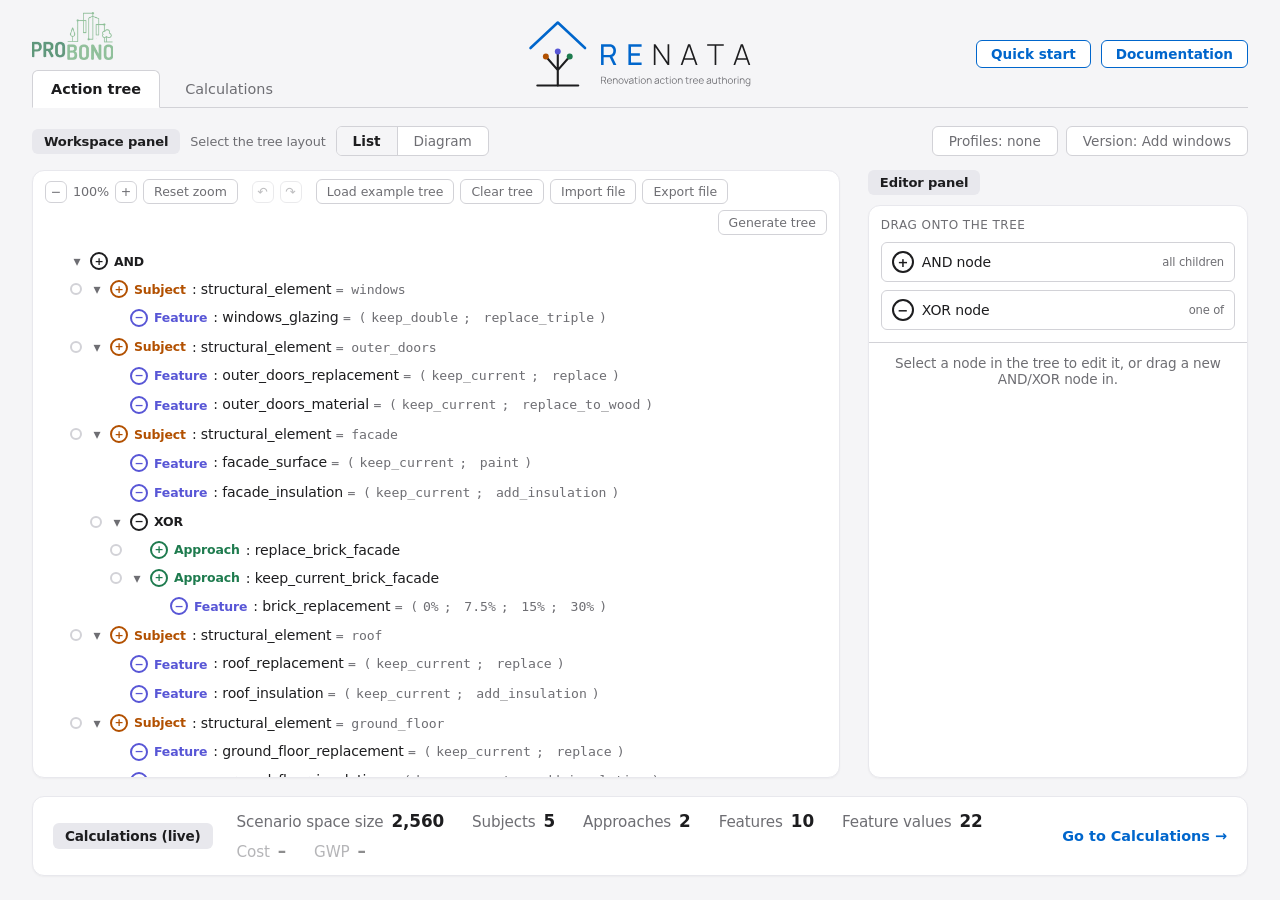
==== commit 48fbda45: "Update README, PNGs & CSS" ====
--- a/index.html
+++ b/index.html
@@ -18,20 +18,20 @@
 		<img class="page-logo" src="resources/logos/renata-logo.svg" width="554" height="188"
 			alt="RENATA – Renovation action tree authoring" />
 	</h1>
-	<div class="tutorial-start">
-		<button id="quick-start-btn" class="tutorial-btn" type="button" aria-pressed="false" data-guide="quick-start"
-			title="See what the tool does in a few minutes, step by step">Quick start</button>
-		<button id="documentation-btn" class="tutorial-btn" type="button" aria-pressed="false" data-guide="tutorial"
-			title="Look up the details: action trees, profiles, versions, files, calculations and formulas">
-			Documentation
-		</button>
-	</div>
 	<nav class="tabs" role="tablist" aria-label="Editor sections">
 		<button class="tab active" type="button" role="tab" aria-selected="true"
 			data-tab="action-tree">Action tree</button>
 		<button class="tab" type="button" role="tab" aria-selected="false"
 			data-tab="calculations">Calculations</button>
 	</nav>
+	<div class="tutorial-start">
+		<button id="quick-start-btn" class="tutorial-btn" type="button" aria-pressed="false" data-guide="quick-start"
+			title="See what RENATA does in a few minutes, step by step">Quick start</button>
+		<button id="documentation-btn" class="tutorial-btn" type="button" aria-pressed="false" data-guide="tutorial"
+			title="Look up the details: action trees, profiles, versions, files, calculations and formulas">
+			Documentation
+		</button>
+	</div>
 </header>
 
 <main>
@@ -329,11 +329,11 @@
 		<div class="tutorial-body">
 			<div id="quick-start-text" class="tutorial-text quick-text">
 				<section>
-					<p class="quick-lead">See what the tool does in a few minutes.</p>
+					<p class="quick-lead">See what RENATA does in a few minutes.</p>
 					<div class="quick-cards">
 						<div class="quick-card">
-							<h3>Why this tool</h3>
-							<p>A building can be renovated in a great many ways. This tool lays them out, counts them
+							<h3>Why RENATA</h3>
+							<p>A building can be renovated in a great many ways. RENATA lays them out, counts them
 								and compares them.</p>
 						</div>
 						<div class="quick-card">
@@ -592,7 +592,7 @@
 						</a>
 					</div>
 					<p>
-						That's the tool. Every detail is in the
+						That's RENATA. Every detail is in the
 						<a id="quick-start-to-documentation" href="#tutorial">Documentation</a>.
 					</p>
 				</section>
@@ -615,7 +615,7 @@
 			<nav class="tutorial-contents" aria-label="Contents">
 				<p id="tutorial-basics-label" class="tutorial-contents-label">Basics</p>
 				<ol aria-labelledby="tutorial-basics-label">
-					<li><a href="#tutorial-purpose">What the tool is for</a></li>
+					<li><a href="#tutorial-purpose">What RENATA is for</a></li>
 					<li><a href="#tutorial-tips">Tips</a></li>
 					<li><a href="#tutorial-glossary">Glossary</a></li>
 				</ol>
@@ -633,9 +633,10 @@
 			</nav>
 			<div id="tutorial-text" class="tutorial-text">
 				<section id="tutorial-purpose">
-					<h3>What the tool is for</h3>
-					<p>
-						Renovating a building means choosing between a great many options. This tool builds on the
+					<h3>What RENATA is for</h3>
+					<p>
+						Renovating a building means choosing between a great many options.
+						<strong>RENATA</strong> (RENovation Action Tree Authoring) builds on the
 						<strong>Renovation Domain Model (NovaDM)</strong>, a formal modelling framework for supporting
 						renovation design and decision-making [<a href="#tutorial-ref-1">1</a>]. NovaDM defines six
 						core concepts (they are also in the <a href="#tutorial-glossary">Glossary</a>):
@@ -670,7 +671,7 @@
 						</figcaption>
 					</figure>
 					<p>
-						In this editor, the scenarios are described by an <a href="#tutorial-action-trees">action
+						In RENATA, the scenarios are described by an <a href="#tutorial-action-trees">action
 						tree</a>. All the scenarios together are the <strong>scenario space</strong>. Because the
 						choices multiply, it grows very fast: a handful of subjects gives thousands of scenarios,
 						and a real building easily more than 10<sup>34</sup>.
@@ -759,7 +760,7 @@
 						<dd>A calculated value whose formula is a single number, such as an area.</dd>
 						<dt>Feature</dt>
 						<dd>A parameter of the subject being targeted (e.g. Insulation Thickness, Glazing Type).
-							In this editor, a Feature node has a choice of options.</dd>
+							In RENATA, a Feature node has a choice of options.</dd>
 						<dt>KPI</dt>
 						<dd>Key performance indicator: a calculated value used to compare scenarios, such as
 							Cost or GWP (global warming potential, in CO&#8322; equivalents).</dd>
@@ -815,7 +816,7 @@
 					<figure class="tutorial-figure">
 						<a href="resources/tutorial/action-tree-tab.png" target="_blank" rel="noopener"
 							title="Open the image at full size">
-							<img src="resources/tutorial/action-tree-tab.png" width="1216" height="844"
+							<img src="resources/tutorial/action-tree-tab.png" width="1216" height="846"
 								alt="The Action tree tab: the example tree as an indented list, one node per line, with
 									windows_glazing selected and shown in the editor panel on the right." />
 						</a>
@@ -959,6 +960,10 @@
 						<li><strong>Add a child:</strong> <strong>+ AND child</strong> or <strong>&minus; XOR
 							child</strong> in the editor panel, or drag AND node or XOR node from the editor
 							panel onto a node.</li>
+						<li><strong>Add a parent:</strong> <strong>+ AND parent</strong> or <strong>&minus; XOR
+							parent</strong> in the editor panel puts a new, empty node above the selected node.
+							The new node joins the selected node's siblings and must be the same kind, so only
+							one of the two buttons may be available.</li>
 						<li><strong>Move a node:</strong> drag it onto its new parent; it becomes that node's last
 							child. Dropped on an empty part of the tree area, it goes to the end of the top level. A
 							short red flash means the move isn't allowed, for example an AND among XOR
--- a/styles/editor.css
+++ b/styles/editor.css
@@ -144,20 +144,22 @@
 
 .tutorial-start {
 	display: flex;
-	grid-row: 1;
+	grid-row: 1 / 3;
 	grid-column: 3;
 	align-items: center;
+	align-self: center;
 	justify-self: end;
 	gap: 10px;
+	margin-top: -12px;
 }
 
 @media (max-width: 819px) {
 	.tutorial-start {
 		grid-row: 2;
 		grid-column: 2;
+		margin-top: 0;
 	}
 }
-
 
 .tutorial-btn {
 	padding: 5px 14px;
@@ -182,6 +184,19 @@
 	grid-column: 1 / -1;
 	gap: 6px;
 	border-bottom: 1px solid var(--color-border);
+}
+
+@media (max-width: 559px) {
+	.tutorial-start {
+		grid-column: 1 / -1;
+		justify-self: start;
+		white-space: nowrap;
+	}
+
+	.tabs {
+		grid-row: 3;
+		white-space: nowrap;
+	}
 }
 
 .tab {
